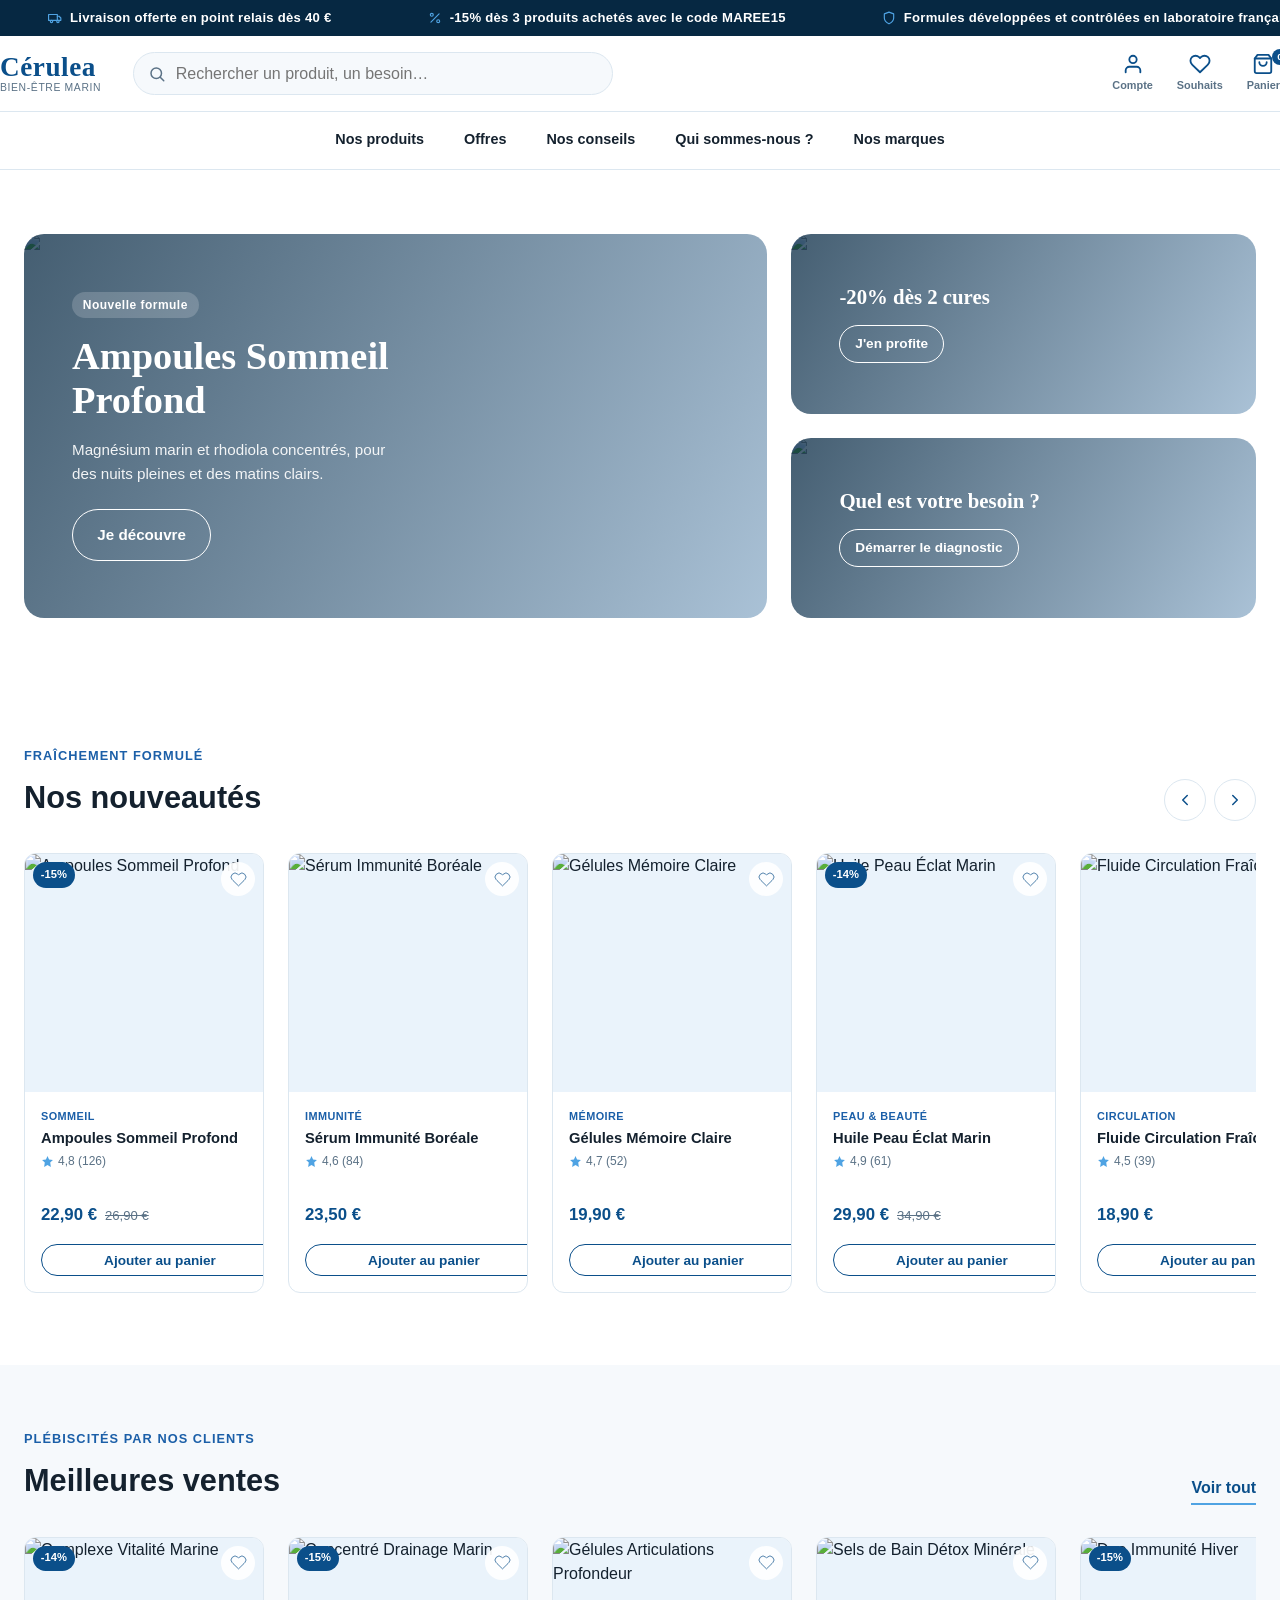
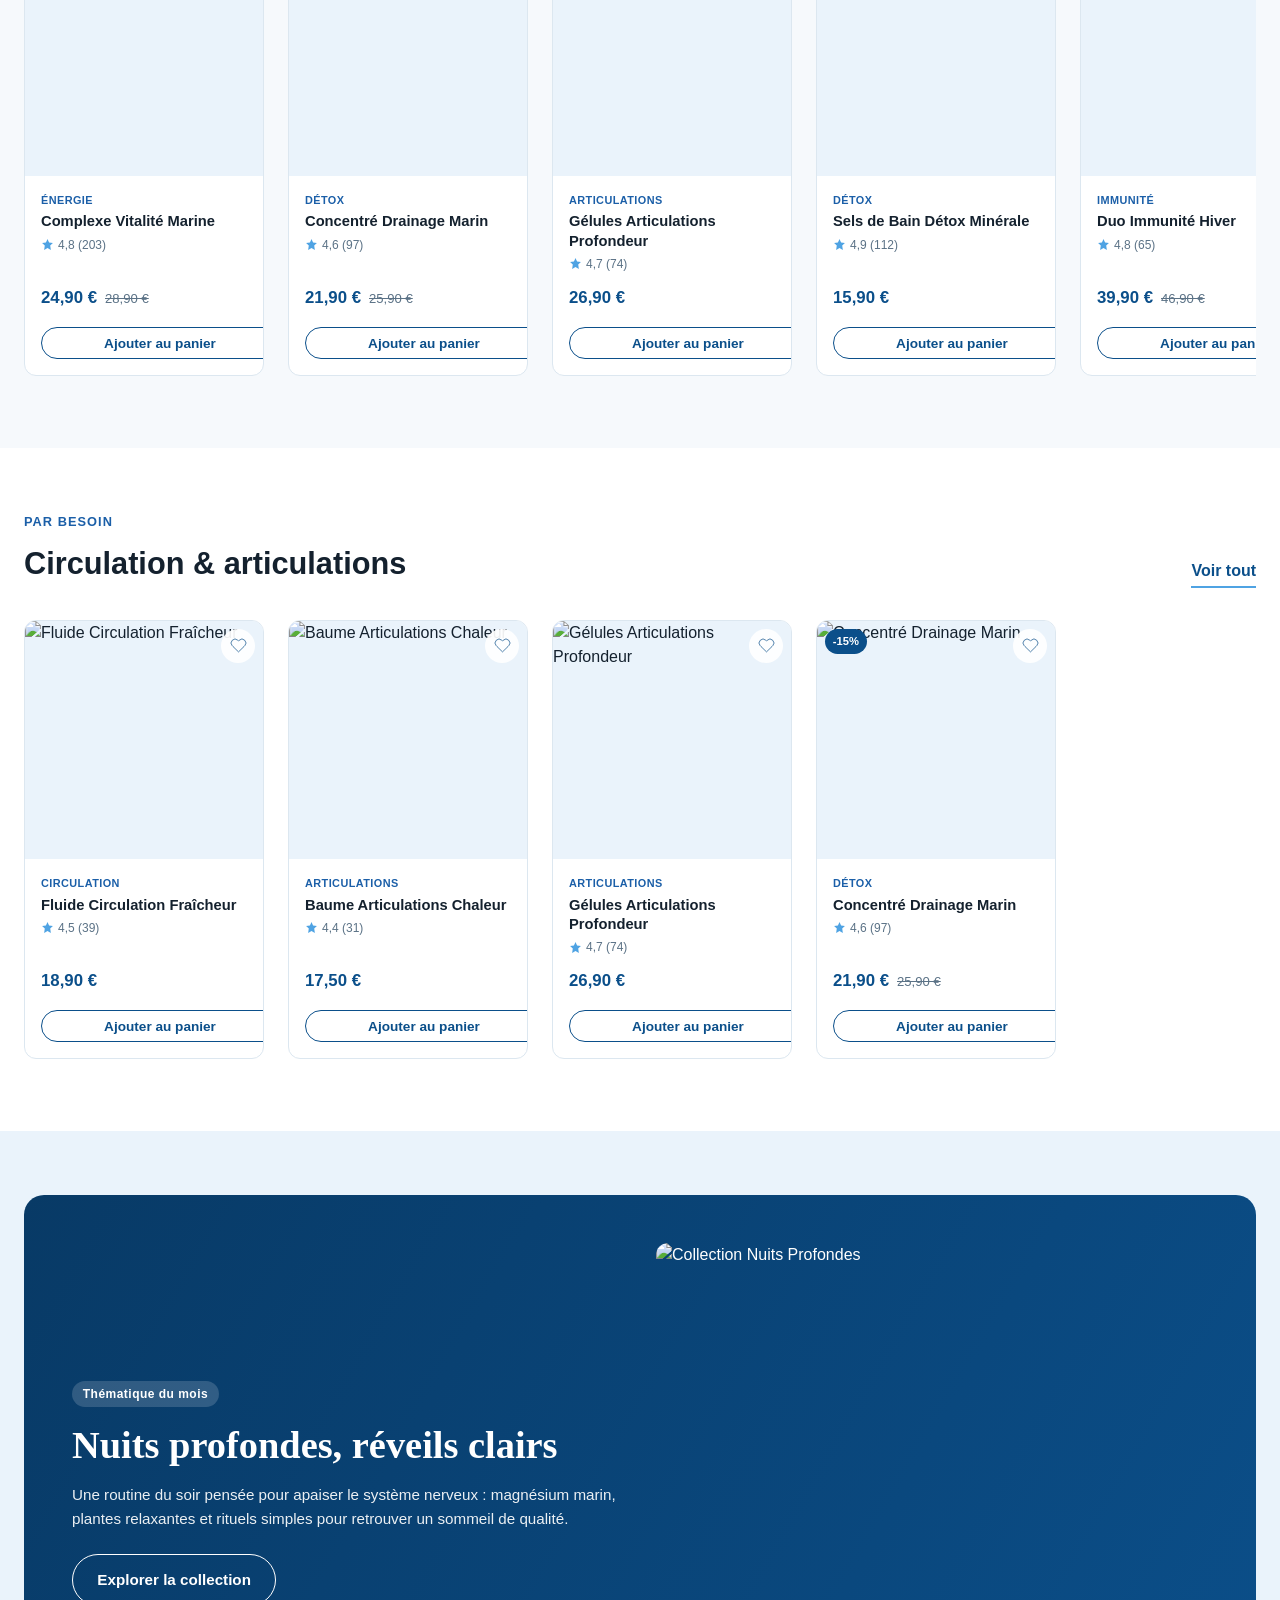
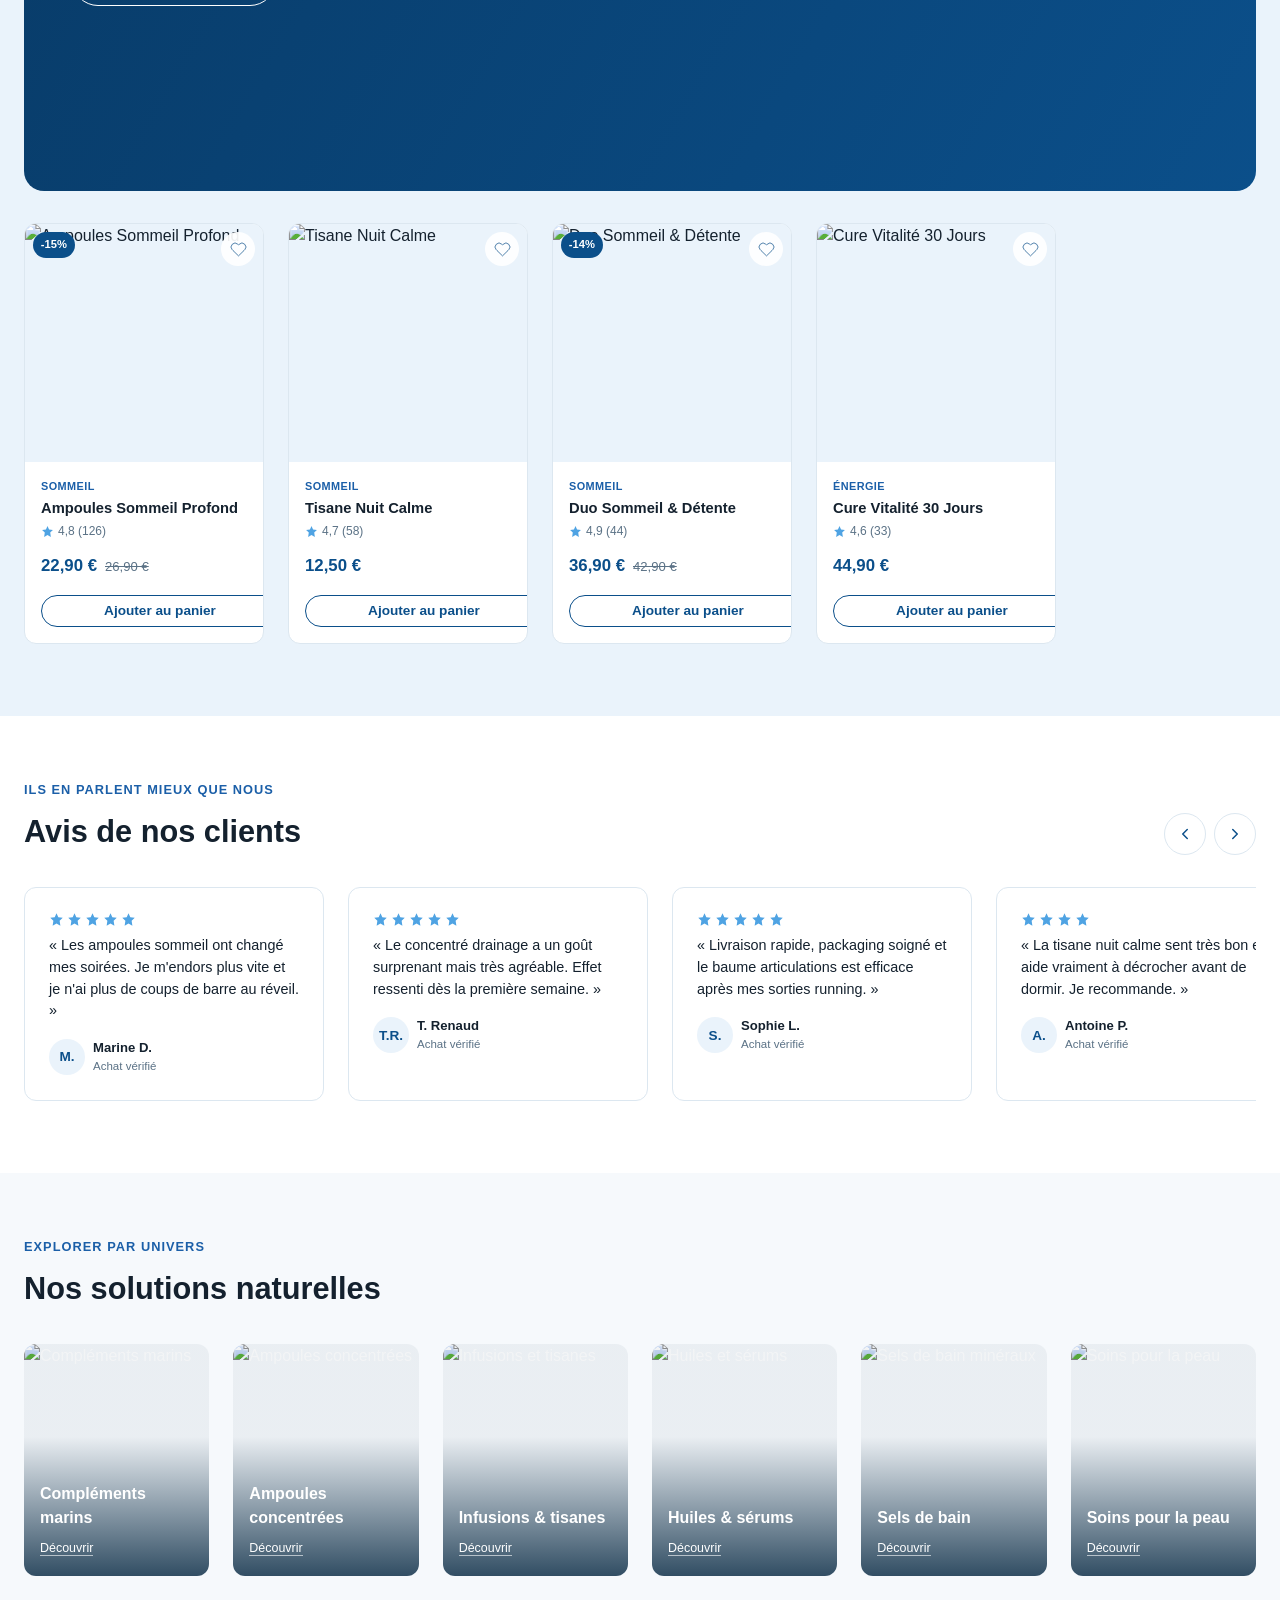
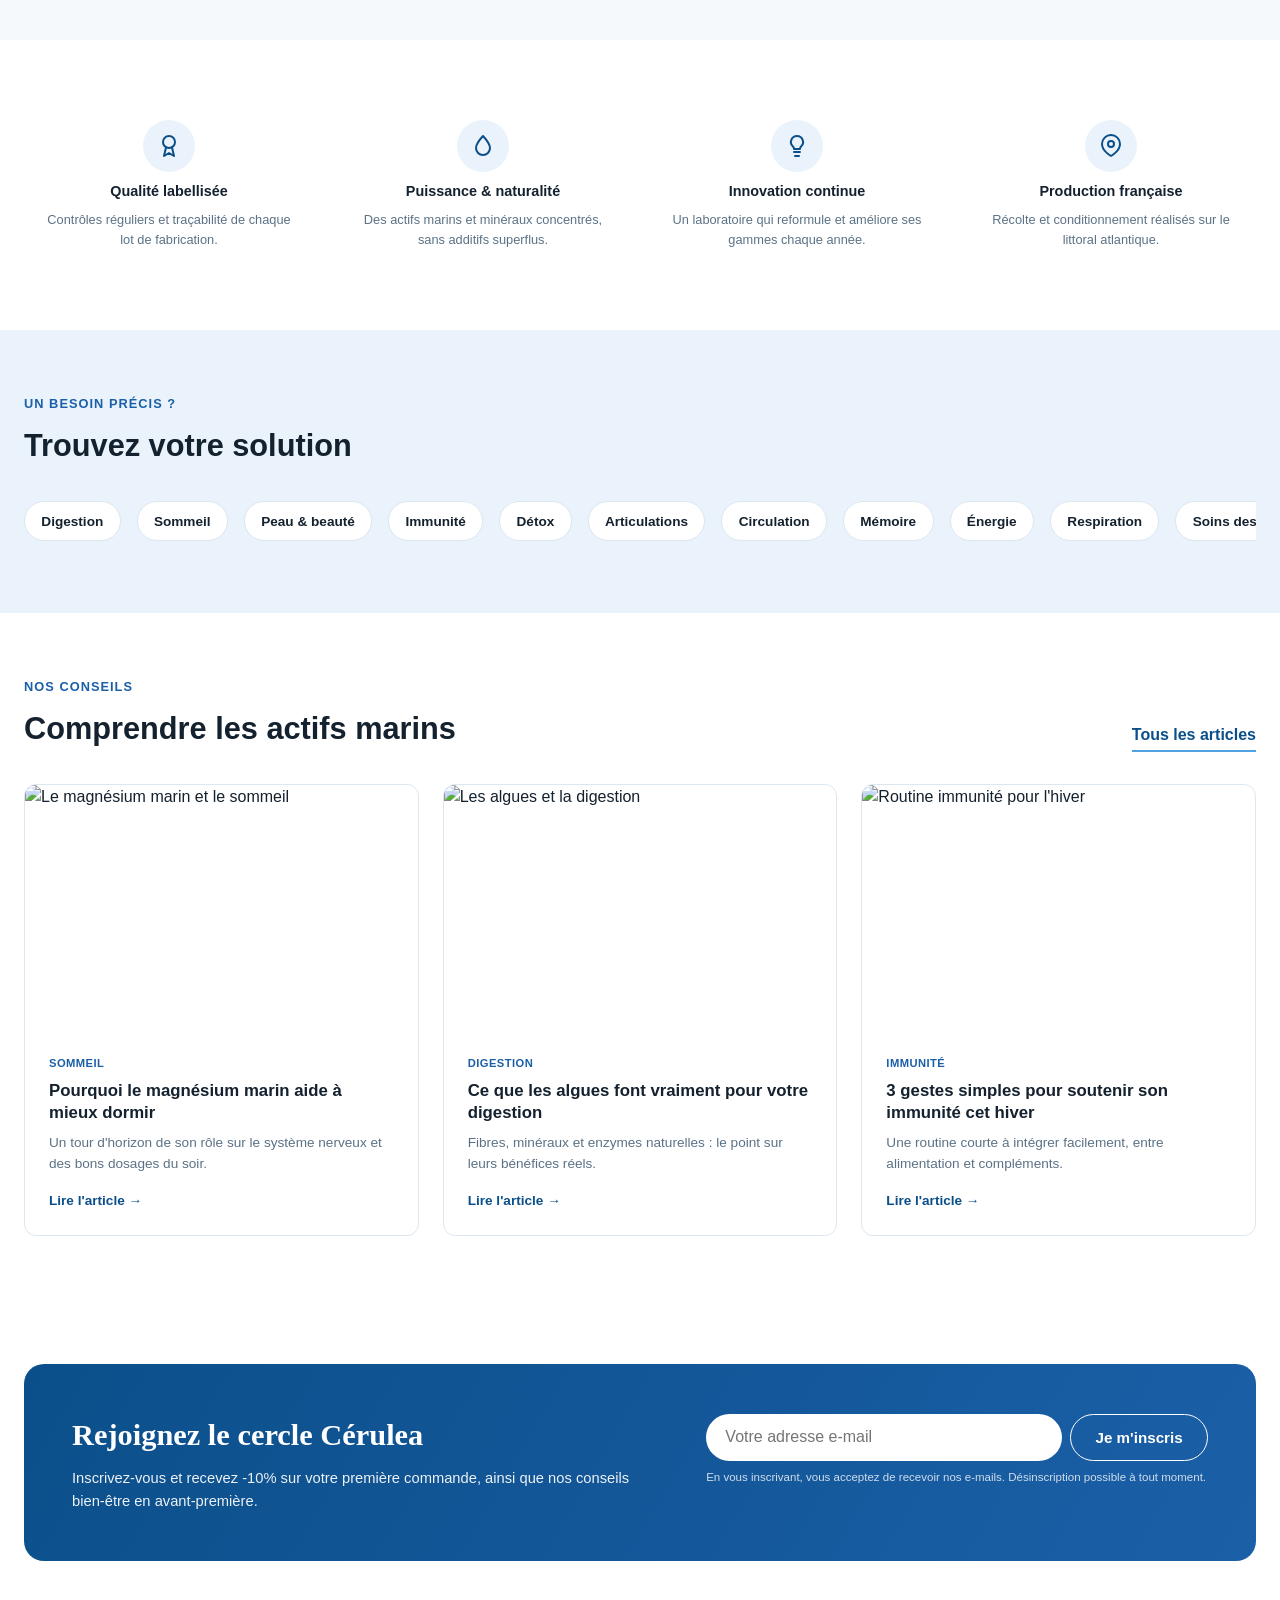
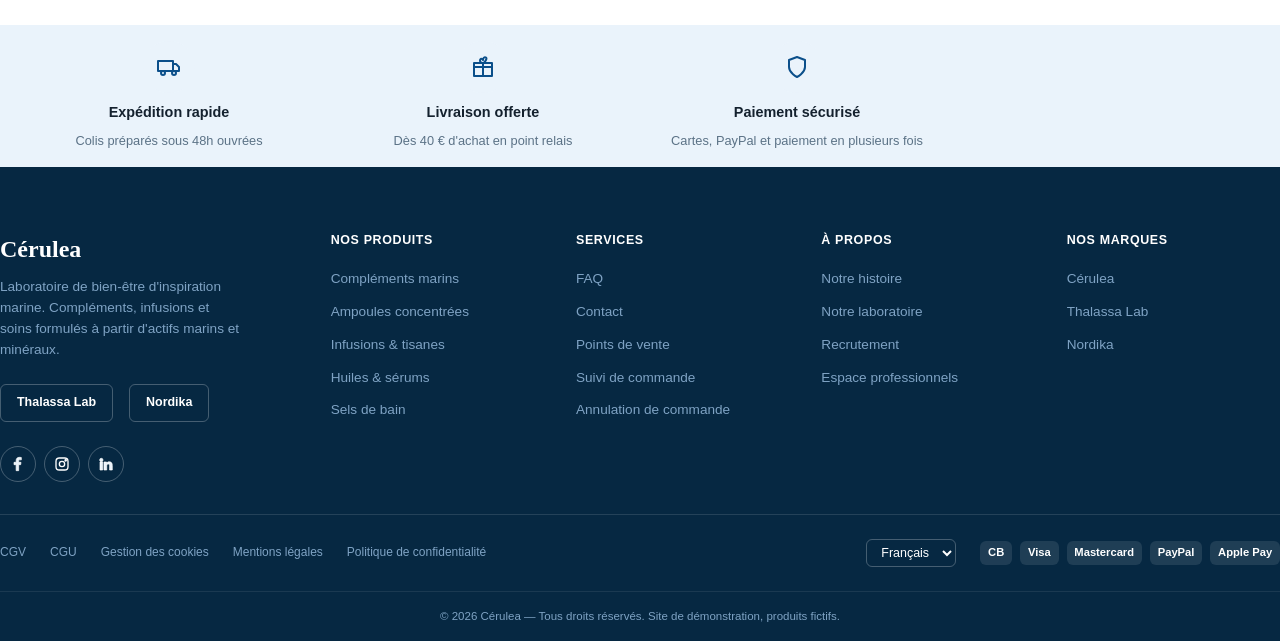
==== index.html @ 28224908 "Version initiale du site Cérulea Site vitrine statique HTML/CSS/JS reprenant la structure fonctionne" ====
<!DOCTYPE html>
<html lang="fr">
<head>
<meta charset="UTF-8">
<meta name="viewport" content="width=device-width, initial-scale=1.0">
<title>CÉRULEA — Le bien-être en profondeur</title>
<meta name="description" content="CÉRULEA, laboratoire de bien-être d'inspiration marine : compléments, infusions et soins formulés à partir d'actifs marins et minéraux.">
<link rel="icon" href="data:,">
<link rel="stylesheet" href="css/variables.css">
<link rel="stylesheet" href="css/base.css">
<link rel="stylesheet" href="css/layout.css">
<link rel="stylesheet" href="css/components.css">
<link rel="stylesheet" href="css/responsive.css">
</head>
<body>
<a class="skip-link" href="#contenu">Aller au contenu</a>

<!-- 1. Bandeau d'annonce défilant -->
<div class="announcement-bar" aria-label="Annonces promotionnelles">
  <div class="announcement-track">
    <span class="announcement-item">
      <svg viewBox="0 0 24 24" fill="none" stroke="currentColor" stroke-width="2" stroke-linecap="round" stroke-linejoin="round"><rect x="1" y="6" width="15" height="10"/><path d="M16 9h3l3 3v4h-6"/><circle cx="6" cy="18" r="2"/><circle cx="17" cy="18" r="2"/></svg>
      Livraison offerte en point relais dès 40 €
    </span>
    <span class="announcement-item">
      <svg viewBox="0 0 24 24" fill="none" stroke="currentColor" stroke-width="2" stroke-linecap="round" stroke-linejoin="round"><line x1="19" y1="5" x2="5" y2="19"/><circle cx="6.5" cy="6.5" r="2.5"/><circle cx="17.5" cy="17.5" r="2.5"/></svg>
      -15% dès 3 produits achetés avec le code MAREE15
    </span>
    <span class="announcement-item">
      <svg viewBox="0 0 24 24" fill="none" stroke="currentColor" stroke-width="2" stroke-linecap="round" stroke-linejoin="round"><path d="M12 22s8-4 8-10V5l-8-3-8 3v7c0 6 8 10 8 10Z"/></svg>
      Formules développées et contrôlées en laboratoire français
    </span>
    <!-- Répétition pour un défilement continu -->
    <span class="announcement-item" aria-hidden="true">
      <svg viewBox="0 0 24 24" fill="none" stroke="currentColor" stroke-width="2" stroke-linecap="round" stroke-linejoin="round"><rect x="1" y="6" width="15" height="10"/><path d="M16 9h3l3 3v4h-6"/><circle cx="6" cy="18" r="2"/><circle cx="17" cy="18" r="2"/></svg>
      Livraison offerte en point relais dès 40 €
    </span>
    <span class="announcement-item" aria-hidden="true">
      <svg viewBox="0 0 24 24" fill="none" stroke="currentColor" stroke-width="2" stroke-linecap="round" stroke-linejoin="round"><line x1="19" y1="5" x2="5" y2="19"/><circle cx="6.5" cy="6.5" r="2.5"/><circle cx="17.5" cy="17.5" r="2.5"/></svg>
      -15% dès 3 produits achetés avec le code MAREE15
    </span>
    <span class="announcement-item" aria-hidden="true">
      <svg viewBox="0 0 24 24" fill="none" stroke="currentColor" stroke-width="2" stroke-linecap="round" stroke-linejoin="round"><path d="M12 22s8-4 8-10V5l-8-3-8 3v7c0 6 8 10 8 10Z"/></svg>
      Formules développées et contrôlées en laboratoire français
    </span>
  </div>
</div>

<!-- 2. Header -->
<header class="site-header">
  <div class="container header-inner">
    <button class="header-burger" aria-label="Ouvrir le menu" aria-expanded="false">
      <span></span><span></span><span></span>
    </button>

    <a href="index.html" class="logo">
      <span class="logo-mark">Cérulea</span>
      <span class="logo-baseline">Bien-être marin</span>
    </a>

    <div class="header-search">
      <svg viewBox="0 0 24 24" fill="none" stroke="currentColor" stroke-width="2" stroke-linecap="round" stroke-linejoin="round"><circle cx="11" cy="11" r="7"/><line x1="21" y1="21" x2="16.65" y2="16.65"/></svg>
      <input type="search" placeholder="Rechercher un produit, un besoin…" aria-label="Rechercher">
    </div>

    <nav class="header-actions" aria-label="Compte et panier">
      <a href="pages/contact.html" class="header-action">
        <svg viewBox="0 0 24 24" fill="none" stroke="currentColor" stroke-width="2" stroke-linecap="round" stroke-linejoin="round"><path d="M20 21v-2a4 4 0 0 0-4-4H8a4 4 0 0 0-4 4v2"/><circle cx="12" cy="7" r="4"/></svg>
        Compte
      </a>
      <a href="#" class="header-action">
        <svg viewBox="0 0 24 24" fill="none" stroke="currentColor" stroke-width="2" stroke-linecap="round" stroke-linejoin="round"><path d="M20.8 4.6a5.5 5.5 0 0 0-7.8 0L12 5.6l-1-1a5.5 5.5 0 0 0-7.8 7.8l1 1L12 21l7.8-7.6 1-1a5.5 5.5 0 0 0 0-7.8z"/></svg>
        Souhaits
        <span class="header-action-badge" data-wishlist-count>0</span>
      </a>
      <a href="#" class="header-action">
        <svg viewBox="0 0 24 24" fill="none" stroke="currentColor" stroke-width="2" stroke-linecap="round" stroke-linejoin="round"><path d="M6 2 3 6v14a2 2 0 0 0 2 2h14a2 2 0 0 0 2-2V6l-3-4Z"/><path d="M3 6h18"/><path d="M16 10a4 4 0 0 1-8 0"/></svg>
        Panier
        <span class="header-action-badge">0</span>
      </a>
    </nav>
  </div>

  <!-- 3. Navigation principale + Mega-menu -->
  <nav class="main-nav" aria-label="Navigation principale">
    <div class="container">
      <ul class="main-nav-list">
        <li class="main-nav-item">
          <a href="#" class="main-nav-link" aria-expanded="false">Nos produits</a>
          <div class="mega-menu">
            <div>
              <p class="mega-menu-col-title">Par type de produit</p>
              <ul class="mega-menu-links">
                <li><a href="pages/categorie.html?cat=complements">Compléments marins</a></li>
                <li><a href="pages/categorie.html?cat=ampoules">Ampoules concentrées</a></li>
                <li><a href="pages/categorie.html?cat=infusions">Infusions &amp; tisanes</a></li>
                <li><a href="pages/categorie.html?cat=huiles">Huiles &amp; sérums</a></li>
                <li><a href="pages/categorie.html?cat=sels">Sels de bain minéraux</a></li>
              </ul>
            </div>
            <div>
              <p class="mega-menu-col-title">Par besoin</p>
              <ul class="mega-menu-links">
                <li><a href="pages/categorie.html?cat=sommeil">Sommeil</a></li>
                <li><a href="pages/categorie.html?cat=energie">Énergie &amp; vitalité</a></li>
                <li><a href="pages/categorie.html?cat=digestion">Digestion</a></li>
                <li><a href="pages/categorie.html?cat=immunite">Immunité</a></li>
                <li><a href="pages/categorie.html?cat=circulation">Circulation</a></li>
                <li><a href="pages/categorie.html?cat=articulations">Articulations</a></li>
              </ul>
            </div>
            <div>
              <p class="mega-menu-col-title">Autres besoins</p>
              <ul class="mega-menu-links">
                <li><a href="pages/categorie.html?cat=peau">Peau &amp; beauté</a></li>
                <li><a href="pages/categorie.html?cat=detox">Détox</a></li>
                <li><a href="pages/categorie.html?cat=memoire">Mémoire &amp; concentration</a></li>
                <li><a href="pages/categorie.html?cat=nouveautes">Nouveautés</a></li>
                <li><a href="pages/categorie.html?cat=best-sellers">Meilleures ventes</a></li>
              </ul>
            </div>
            <a href="pages/categorie.html?cat=sommeil" class="mega-menu-highlight">
              <img src="https://placehold.co/320x240/0B4F8A/FFFFFF?text=Nuits+Profondes" alt="Sélection Nuits Profondes" loading="lazy" width="320" height="240">
              <p class="mega-menu-highlight-title">Sélection Nuits Profondes</p>
              <p class="mega-menu-highlight-text">Nos formules pour un sommeil réparateur, dès 12,50&nbsp;€.</p>
              <span class="link-more">Je découvre</span>
            </a>
          </div>
        </li>
        <li class="main-nav-item"><a href="pages/categorie.html?cat=offres" class="main-nav-link">Offres</a></li>
        <li class="main-nav-item"><a href="pages/blog.html" class="main-nav-link">Nos conseils</a></li>
        <li class="main-nav-item"><a href="pages/contact.html" class="main-nav-link">Qui sommes-nous&nbsp;?</a></li>
        <li class="main-nav-item">
          <a href="#" class="main-nav-link" aria-expanded="false">Nos marques</a>
          <div class="mega-menu">
            <div>
              <p class="mega-menu-col-title">Marques partenaires</p>
              <ul class="mega-menu-links">
                <li><a href="#">Thalassa Lab — soins minéraux</a></li>
                <li><a href="#">Nordika — infusions boréales</a></li>
              </ul>
            </div>
            <div>
              <p class="mega-menu-col-title">À propos</p>
              <ul class="mega-menu-links">
                <li><a href="pages/contact.html">Notre laboratoire</a></li>
                <li><a href="pages/contact.html">Nos engagements</a></li>
              </ul>
            </div>
            <div></div>
            <a href="#" class="mega-menu-highlight">
              <img src="https://placehold.co/320x240/1B5FA8/FFFFFF?text=Thalassa+Lab" alt="Marque partenaire Thalassa Lab" loading="lazy" width="320" height="240">
              <p class="mega-menu-highlight-title">Thalassa Lab</p>
              <p class="mega-menu-highlight-text">Soins minéraux formulés à partir d'eau de mer profonde.</p>
              <span class="link-more">Découvrir la marque</span>
            </a>
          </div>
        </li>
      </ul>
    </div>
  </nav>
</header>

<main id="contenu">

  <!-- 4. Hero banner -->
  <section class="section">
    <div class="container hero-grid">
      <div class="hero-banner">
        <picture>
          <source media="(max-width: 760px)" srcset="https://placehold.co/800x1000/083A66/FFFFFF?text=Cerulea">
          <img src="https://placehold.co/1200x700/083A66/FFFFFF?text=Cerulea" alt="Gamme Cérulea, bien-être d'inspiration marine" loading="eager" width="1200" height="700">
        </picture>
        <div class="hero-content">
          <span class="hero-eyebrow">Nouvelle formule</span>
          <h1 class="hero-title">Ampoules Sommeil Profond</h1>
          <p class="hero-text">Magnésium marin et rhodiola concentrés, pour des nuits pleines et des matins clairs.</p>
          <a href="pages/produit.html?id=ampoules-sommeil-profond" class="btn btn--outline">Je découvre</a>
        </div>
      </div>
      <div class="hero-secondary-stack">
        <div class="hero-banner hero-banner--secondary">
          <img src="https://placehold.co/700x360/0B4F8A/FFFFFF?text=Prix+d%C3%A9gressifs" alt="Offre prix dégressifs sur les cures" loading="lazy" width="700" height="360">
          <div class="hero-content">
            <h2 class="hero-title" style="font-size:1.3rem;">-20% dès 2 cures</h2>
            <a href="pages/categorie.html?cat=offres" class="btn btn--outline btn--sm">J'en profite</a>
          </div>
        </div>
        <div class="hero-banner hero-banner--secondary">
          <img src="https://placehold.co/700x360/1B5FA8/FFFFFF?text=Diagnostic+bien-%C3%AAtre" alt="Diagnostic bien-être personnalisé" loading="lazy" width="700" height="360">
          <div class="hero-content">
            <h2 class="hero-title" style="font-size:1.3rem;">Quel est votre besoin&nbsp;?</h2>
            <a href="pages/contact.html" class="btn btn--outline btn--sm">Démarrer le diagnostic</a>
          </div>
        </div>
      </div>
    </div>
  </section>

  <!-- 5. Carrousel Nouveautés -->
  <section class="section">
    <div class="container">
      <div class="section-head">
        <div>
          <span class="section-eyebrow">Fraîchement formulé</span>
          <h2 class="section-title">Nos nouveautés</h2>
        </div>
        <div class="carousel-nav">
          <button class="carousel-nav-btn" data-carousel-prev aria-label="Précédent"><svg viewBox="0 0 24 24" fill="none" stroke="currentColor" stroke-width="2" stroke-linecap="round" stroke-linejoin="round"><polyline points="15 18 9 12 15 6"/></svg></button>
          <button class="carousel-nav-btn" data-carousel-next aria-label="Suivant"><svg viewBox="0 0 24 24" fill="none" stroke="currentColor" stroke-width="2" stroke-linecap="round" stroke-linejoin="round"><polyline points="9 18 15 12 9 6"/></svg></button>
        </div>
      </div>
      <div class="carousel">
        <div class="carousel-track">

          <article class="product-card">
            <div class="product-card-media">
              <span class="product-badge">-15%</span>
              <button class="wishlist-btn" data-product-id="ampoules-sommeil-profond" aria-label="Ajouter à la liste de souhaits" aria-pressed="false"><svg viewBox="0 0 24 24"><path d="M20.8 4.6a5.5 5.5 0 0 0-7.8 0L12 5.6l-1-1a5.5 5.5 0 0 0-7.8 7.8l1 1L12 21l7.8-7.6 1-1a5.5 5.5 0 0 0 0-7.8z"/></svg></button>
              <a href="pages/produit.html?id=ampoules-sommeil-profond"><img src="https://placehold.co/400x400/EAF3FB/0B4F8A?text=Sommeil+Profond" alt="Ampoules Sommeil Profond" loading="lazy" width="400" height="400"></a>
            </div>
            <div class="product-card-body">
              <span class="product-card-category">Sommeil</span>
              <h3 class="product-card-title"><a href="pages/produit.html?id=ampoules-sommeil-profond">Ampoules Sommeil Profond</a></h3>
              <div class="product-card-rating"><svg viewBox="0 0 24 24"><path d="M12 2l2.9 6.5L22 9.3l-5 4.6L18.2 22 12 18.3 5.8 22 7 13.9l-5-4.6 7.1-.8Z"/></svg> 4,8 (126)</div>
              <div class="product-card-prices"><span class="price-current">22,90&nbsp;€</span><span class="price-old">26,90&nbsp;€</span></div>
            </div>
            <button class="btn btn--outline-blue btn--sm btn--block product-card-add">Ajouter au panier</button>
          </article>

          <article class="product-card">
            <div class="product-card-media">
              <button class="wishlist-btn" data-product-id="serum-immunite-boreale" aria-label="Ajouter à la liste de souhaits" aria-pressed="false"><svg viewBox="0 0 24 24"><path d="M20.8 4.6a5.5 5.5 0 0 0-7.8 0L12 5.6l-1-1a5.5 5.5 0 0 0-7.8 7.8l1 1L12 21l7.8-7.6 1-1a5.5 5.5 0 0 0 0-7.8z"/></svg></button>
              <a href="pages/produit.html?id=serum-immunite-boreale"><img src="https://placehold.co/400x400/EAF3FB/0B4F8A?text=Immunit%C3%A9+Bor%C3%A9ale" alt="Sérum Immunité Boréale" loading="lazy" width="400" height="400"></a>
            </div>
            <div class="product-card-body">
              <span class="product-card-category">Immunité</span>
              <h3 class="product-card-title"><a href="pages/produit.html?id=serum-immunite-boreale">Sérum Immunité Boréale</a></h3>
              <div class="product-card-rating"><svg viewBox="0 0 24 24"><path d="M12 2l2.9 6.5L22 9.3l-5 4.6L18.2 22 12 18.3 5.8 22 7 13.9l-5-4.6 7.1-.8Z"/></svg> 4,6 (84)</div>
              <div class="product-card-prices"><span class="price-current">23,50&nbsp;€</span></div>
            </div>
            <button class="btn btn--outline-blue btn--sm btn--block product-card-add">Ajouter au panier</button>
          </article>

          <article class="product-card">
            <div class="product-card-media">
              <button class="wishlist-btn" data-product-id="gelules-memoire-claire" aria-label="Ajouter à la liste de souhaits" aria-pressed="false"><svg viewBox="0 0 24 24"><path d="M20.8 4.6a5.5 5.5 0 0 0-7.8 0L12 5.6l-1-1a5.5 5.5 0 0 0-7.8 7.8l1 1L12 21l7.8-7.6 1-1a5.5 5.5 0 0 0 0-7.8z"/></svg></button>
              <a href="pages/produit.html?id=gelules-memoire-claire"><img src="https://placehold.co/400x400/EAF3FB/0B4F8A?text=M%C3%A9moire+Claire" alt="Gélules Mémoire Claire" loading="lazy" width="400" height="400"></a>
            </div>
            <div class="product-card-body">
              <span class="product-card-category">Mémoire</span>
              <h3 class="product-card-title"><a href="pages/produit.html?id=gelules-memoire-claire">Gélules Mémoire Claire</a></h3>
              <div class="product-card-rating"><svg viewBox="0 0 24 24"><path d="M12 2l2.9 6.5L22 9.3l-5 4.6L18.2 22 12 18.3 5.8 22 7 13.9l-5-4.6 7.1-.8Z"/></svg> 4,7 (52)</div>
              <div class="product-card-prices"><span class="price-current">19,90&nbsp;€</span></div>
            </div>
            <button class="btn btn--outline-blue btn--sm btn--block product-card-add">Ajouter au panier</button>
          </article>

          <article class="product-card">
            <div class="product-card-media">
              <span class="product-badge">-14%</span>
              <button class="wishlist-btn" data-product-id="huile-peau-eclat-marin" aria-label="Ajouter à la liste de souhaits" aria-pressed="false"><svg viewBox="0 0 24 24"><path d="M20.8 4.6a5.5 5.5 0 0 0-7.8 0L12 5.6l-1-1a5.5 5.5 0 0 0-7.8 7.8l1 1L12 21l7.8-7.6 1-1a5.5 5.5 0 0 0 0-7.8z"/></svg></button>
              <a href="pages/produit.html?id=huile-peau-eclat-marin"><img src="https://placehold.co/400x400/EAF3FB/0B4F8A?text=%C3%89clat+Marin" alt="Huile Peau Éclat Marin" loading="lazy" width="400" height="400"></a>
            </div>
            <div class="product-card-body">
              <span class="product-card-category">Peau &amp; beauté</span>
              <h3 class="product-card-title"><a href="pages/produit.html?id=huile-peau-eclat-marin">Huile Peau Éclat Marin</a></h3>
              <div class="product-card-rating"><svg viewBox="0 0 24 24"><path d="M12 2l2.9 6.5L22 9.3l-5 4.6L18.2 22 12 18.3 5.8 22 7 13.9l-5-4.6 7.1-.8Z"/></svg> 4,9 (61)</div>
              <div class="product-card-prices"><span class="price-current">29,90&nbsp;€</span><span class="price-old">34,90&nbsp;€</span></div>
            </div>
            <button class="btn btn--outline-blue btn--sm btn--block product-card-add">Ajouter au panier</button>
          </article>

          <article class="product-card">
            <div class="product-card-media">
              <button class="wishlist-btn" data-product-id="fluide-circulation-fraicheur" aria-label="Ajouter à la liste de souhaits" aria-pressed="false"><svg viewBox="0 0 24 24"><path d="M20.8 4.6a5.5 5.5 0 0 0-7.8 0L12 5.6l-1-1a5.5 5.5 0 0 0-7.8 7.8l1 1L12 21l7.8-7.6 1-1a5.5 5.5 0 0 0 0-7.8z"/></svg></button>
              <a href="pages/produit.html?id=fluide-circulation-fraicheur"><img src="https://placehold.co/400x400/EAF3FB/0B4F8A?text=Circulation+Fra%C3%AEcheur" alt="Fluide Circulation Fraîcheur" loading="lazy" width="400" height="400"></a>
            </div>
            <div class="product-card-body">
              <span class="product-card-category">Circulation</span>
              <h3 class="product-card-title"><a href="pages/produit.html?id=fluide-circulation-fraicheur">Fluide Circulation Fraîcheur</a></h3>
              <div class="product-card-rating"><svg viewBox="0 0 24 24"><path d="M12 2l2.9 6.5L22 9.3l-5 4.6L18.2 22 12 18.3 5.8 22 7 13.9l-5-4.6 7.1-.8Z"/></svg> 4,5 (39)</div>
              <div class="product-card-prices"><span class="price-current">18,90&nbsp;€</span></div>
            </div>
            <button class="btn btn--outline-blue btn--sm btn--block product-card-add">Ajouter au panier</button>
          </article>

          <article class="product-card">
            <div class="product-card-media">
              <button class="wishlist-btn" data-product-id="complexe-peau-hydratation" aria-label="Ajouter à la liste de souhaits" aria-pressed="false"><svg viewBox="0 0 24 24"><path d="M20.8 4.6a5.5 5.5 0 0 0-7.8 0L12 5.6l-1-1a5.5 5.5 0 0 0-7.8 7.8l1 1L12 21l7.8-7.6 1-1a5.5 5.5 0 0 0 0-7.8z"/></svg></button>
              <a href="pages/produit.html?id=complexe-peau-hydratation"><img src="https://placehold.co/400x400/EAF3FB/0B4F8A?text=Hydratation+Profonde" alt="Complexe Peau Hydratation Profonde" loading="lazy" width="400" height="400"></a>
            </div>
            <div class="product-card-body">
              <span class="product-card-category">Peau &amp; beauté</span>
              <h3 class="product-card-title"><a href="pages/produit.html?id=complexe-peau-hydratation">Complexe Hydratation Profonde</a></h3>
              <div class="product-card-rating"><svg viewBox="0 0 24 24"><path d="M12 2l2.9 6.5L22 9.3l-5 4.6L18.2 22 12 18.3 5.8 22 7 13.9l-5-4.6 7.1-.8Z"/></svg> 4,7 (28)</div>
              <div class="product-card-prices"><span class="price-current">27,90&nbsp;€</span></div>
            </div>
            <button class="btn btn--outline-blue btn--sm btn--block product-card-add">Ajouter au panier</button>
          </article>

        </div>
      </div>
    </div>
  </section>

  <!-- 5bis. Carrousel Best-sellers -->
  <section class="section section--alt">
    <div class="container">
      <div class="section-head">
        <div>
          <span class="section-eyebrow">Plébiscités par nos clients</span>
          <h2 class="section-title">Meilleures ventes</h2>
        </div>
        <a href="pages/categorie.html?cat=best-sellers" class="link-more">Voir tout</a>
      </div>
      <div class="carousel">
        <div class="carousel-track">

          <article class="product-card">
            <div class="product-card-media">
              <span class="product-badge">-14%</span>
              <button class="wishlist-btn" data-product-id="complexe-vitalite-marine" aria-label="Ajouter à la liste de souhaits" aria-pressed="false"><svg viewBox="0 0 24 24"><path d="M20.8 4.6a5.5 5.5 0 0 0-7.8 0L12 5.6l-1-1a5.5 5.5 0 0 0-7.8 7.8l1 1L12 21l7.8-7.6 1-1a5.5 5.5 0 0 0 0-7.8z"/></svg></button>
              <a href="pages/produit.html?id=complexe-vitalite-marine"><img src="https://placehold.co/400x400/EAF3FB/0B4F8A?text=Vitalit%C3%A9+Marine" alt="Complexe Vitalité Marine" loading="lazy" width="400" height="400"></a>
            </div>
            <div class="product-card-body">
              <span class="product-card-category">Énergie</span>
              <h3 class="product-card-title"><a href="pages/produit.html?id=complexe-vitalite-marine">Complexe Vitalité Marine</a></h3>
              <div class="product-card-rating"><svg viewBox="0 0 24 24"><path d="M12 2l2.9 6.5L22 9.3l-5 4.6L18.2 22 12 18.3 5.8 22 7 13.9l-5-4.6 7.1-.8Z"/></svg> 4,8 (203)</div>
              <div class="product-card-prices"><span class="price-current">24,90&nbsp;€</span><span class="price-old">28,90&nbsp;€</span></div>
            </div>
            <button class="btn btn--outline-blue btn--sm btn--block product-card-add">Ajouter au panier</button>
          </article>

          <article class="product-card">
            <div class="product-card-media">
              <span class="product-badge">-15%</span>
              <button class="wishlist-btn" data-product-id="concentre-drainage-marin" aria-label="Ajouter à la liste de souhaits" aria-pressed="false"><svg viewBox="0 0 24 24"><path d="M20.8 4.6a5.5 5.5 0 0 0-7.8 0L12 5.6l-1-1a5.5 5.5 0 0 0-7.8 7.8l1 1L12 21l7.8-7.6 1-1a5.5 5.5 0 0 0 0-7.8z"/></svg></button>
              <a href="pages/produit.html?id=concentre-drainage-marin"><img src="https://placehold.co/400x400/EAF3FB/0B4F8A?text=Drainage+Marin" alt="Concentré Drainage Marin" loading="lazy" width="400" height="400"></a>
            </div>
            <div class="product-card-body">
              <span class="product-card-category">Détox</span>
              <h3 class="product-card-title"><a href="pages/produit.html?id=concentre-drainage-marin">Concentré Drainage Marin</a></h3>
              <div class="product-card-rating"><svg viewBox="0 0 24 24"><path d="M12 2l2.9 6.5L22 9.3l-5 4.6L18.2 22 12 18.3 5.8 22 7 13.9l-5-4.6 7.1-.8Z"/></svg> 4,6 (97)</div>
              <div class="product-card-prices"><span class="price-current">21,90&nbsp;€</span><span class="price-old">25,90&nbsp;€</span></div>
            </div>
            <button class="btn btn--outline-blue btn--sm btn--block product-card-add">Ajouter au panier</button>
          </article>

          <article class="product-card">
            <div class="product-card-media">
              <button class="wishlist-btn" data-product-id="gelules-articulations-profondeur" aria-label="Ajouter à la liste de souhaits" aria-pressed="false"><svg viewBox="0 0 24 24"><path d="M20.8 4.6a5.5 5.5 0 0 0-7.8 0L12 5.6l-1-1a5.5 5.5 0 0 0-7.8 7.8l1 1L12 21l7.8-7.6 1-1a5.5 5.5 0 0 0 0-7.8z"/></svg></button>
              <a href="pages/produit.html?id=gelules-articulations-profondeur"><img src="https://placehold.co/400x400/EAF3FB/0B4F8A?text=Articulations" alt="Gélules Articulations Profondeur" loading="lazy" width="400" height="400"></a>
            </div>
            <div class="product-card-body">
              <span class="product-card-category">Articulations</span>
              <h3 class="product-card-title"><a href="pages/produit.html?id=gelules-articulations-profondeur">Gélules Articulations Profondeur</a></h3>
              <div class="product-card-rating"><svg viewBox="0 0 24 24"><path d="M12 2l2.9 6.5L22 9.3l-5 4.6L18.2 22 12 18.3 5.8 22 7 13.9l-5-4.6 7.1-.8Z"/></svg> 4,7 (74)</div>
              <div class="product-card-prices"><span class="price-current">26,90&nbsp;€</span></div>
            </div>
            <button class="btn btn--outline-blue btn--sm btn--block product-card-add">Ajouter au panier</button>
          </article>

          <article class="product-card">
            <div class="product-card-media">
              <button class="wishlist-btn" data-product-id="sels-bain-detox-minerale" aria-label="Ajouter à la liste de souhaits" aria-pressed="false"><svg viewBox="0 0 24 24"><path d="M20.8 4.6a5.5 5.5 0 0 0-7.8 0L12 5.6l-1-1a5.5 5.5 0 0 0-7.8 7.8l1 1L12 21l7.8-7.6 1-1a5.5 5.5 0 0 0 0-7.8z"/></svg></button>
              <a href="pages/produit.html?id=sels-bain-detox-minerale"><img src="https://placehold.co/400x400/EAF3FB/0B4F8A?text=D%C3%A9tox+Min%C3%A9rale" alt="Sels de Bain Détox Minérale" loading="lazy" width="400" height="400"></a>
            </div>
            <div class="product-card-body">
              <span class="product-card-category">Détox</span>
              <h3 class="product-card-title"><a href="pages/produit.html?id=sels-bain-detox-minerale">Sels de Bain Détox Minérale</a></h3>
              <div class="product-card-rating"><svg viewBox="0 0 24 24"><path d="M12 2l2.9 6.5L22 9.3l-5 4.6L18.2 22 12 18.3 5.8 22 7 13.9l-5-4.6 7.1-.8Z"/></svg> 4,9 (112)</div>
              <div class="product-card-prices"><span class="price-current">15,90&nbsp;€</span></div>
            </div>
            <button class="btn btn--outline-blue btn--sm btn--block product-card-add">Ajouter au panier</button>
          </article>

          <article class="product-card">
            <div class="product-card-media">
              <span class="product-badge">-15%</span>
              <button class="wishlist-btn" data-product-id="duo-immunite-hiver" aria-label="Ajouter à la liste de souhaits" aria-pressed="false"><svg viewBox="0 0 24 24"><path d="M20.8 4.6a5.5 5.5 0 0 0-7.8 0L12 5.6l-1-1a5.5 5.5 0 0 0-7.8 7.8l1 1L12 21l7.8-7.6 1-1a5.5 5.5 0 0 0 0-7.8z"/></svg></button>
              <a href="pages/produit.html?id=duo-immunite-hiver"><img src="https://placehold.co/400x400/EAF3FB/0B4F8A?text=Duo+Immunit%C3%A9" alt="Duo Immunité Hiver" loading="lazy" width="400" height="400"></a>
            </div>
            <div class="product-card-body">
              <span class="product-card-category">Immunité</span>
              <h3 class="product-card-title"><a href="pages/produit.html?id=duo-immunite-hiver">Duo Immunité Hiver</a></h3>
              <div class="product-card-rating"><svg viewBox="0 0 24 24"><path d="M12 2l2.9 6.5L22 9.3l-5 4.6L18.2 22 12 18.3 5.8 22 7 13.9l-5-4.6 7.1-.8Z"/></svg> 4,8 (65)</div>
              <div class="product-card-prices"><span class="price-current">39,90&nbsp;€</span><span class="price-old">46,90&nbsp;€</span></div>
            </div>
            <button class="btn btn--outline-blue btn--sm btn--block product-card-add">Ajouter au panier</button>
          </article>

          <article class="product-card">
            <div class="product-card-media">
              <button class="wishlist-btn" data-product-id="infusion-digestion-douce" aria-label="Ajouter à la liste de souhaits" aria-pressed="false"><svg viewBox="0 0 24 24"><path d="M20.8 4.6a5.5 5.5 0 0 0-7.8 0L12 5.6l-1-1a5.5 5.5 0 0 0-7.8 7.8l1 1L12 21l7.8-7.6 1-1a5.5 5.5 0 0 0 0-7.8z"/></svg></button>
              <a href="pages/produit.html?id=infusion-digestion-douce"><img src="https://placehold.co/400x400/EAF3FB/0B4F8A?text=Digestion+Douce" alt="Infusion Digestion Douce" loading="lazy" width="400" height="400"></a>
            </div>
            <div class="product-card-body">
              <span class="product-card-category">Digestion</span>
              <h3 class="product-card-title"><a href="pages/produit.html?id=infusion-digestion-douce">Infusion Digestion Douce</a></h3>
              <div class="product-card-rating"><svg viewBox="0 0 24 24"><path d="M12 2l2.9 6.5L22 9.3l-5 4.6L18.2 22 12 18.3 5.8 22 7 13.9l-5-4.6 7.1-.8Z"/></svg> 4,6 (48)</div>
              <div class="product-card-prices"><span class="price-current">11,90&nbsp;€</span></div>
            </div>
            <button class="btn btn--outline-blue btn--sm btn--block product-card-add">Ajouter au panier</button>
          </article>

        </div>
      </div>
    </div>
  </section>

  <!-- 5ter. Carrousel par besoin : Circulation & Articulations -->
  <section class="section">
    <div class="container">
      <div class="section-head">
        <div>
          <span class="section-eyebrow">Par besoin</span>
          <h2 class="section-title">Circulation &amp; articulations</h2>
        </div>
        <a href="pages/categorie.html?cat=circulation" class="link-more">Voir tout</a>
      </div>
      <div class="carousel">
        <div class="carousel-track">

          <article class="product-card">
            <div class="product-card-media">
              <button class="wishlist-btn" data-product-id="fluide-circulation-fraicheur-2" aria-label="Ajouter à la liste de souhaits" aria-pressed="false"><svg viewBox="0 0 24 24"><path d="M20.8 4.6a5.5 5.5 0 0 0-7.8 0L12 5.6l-1-1a5.5 5.5 0 0 0-7.8 7.8l1 1L12 21l7.8-7.6 1-1a5.5 5.5 0 0 0 0-7.8z"/></svg></button>
              <a href="pages/produit.html?id=fluide-circulation-fraicheur"><img src="https://placehold.co/400x400/EAF3FB/0B4F8A?text=Circulation+Fra%C3%AEcheur" alt="Fluide Circulation Fraîcheur" loading="lazy" width="400" height="400"></a>
            </div>
            <div class="product-card-body">
              <span class="product-card-category">Circulation</span>
              <h3 class="product-card-title"><a href="pages/produit.html?id=fluide-circulation-fraicheur">Fluide Circulation Fraîcheur</a></h3>
              <div class="product-card-rating"><svg viewBox="0 0 24 24"><path d="M12 2l2.9 6.5L22 9.3l-5 4.6L18.2 22 12 18.3 5.8 22 7 13.9l-5-4.6 7.1-.8Z"/></svg> 4,5 (39)</div>
              <div class="product-card-prices"><span class="price-current">18,90&nbsp;€</span></div>
            </div>
            <button class="btn btn--outline-blue btn--sm btn--block product-card-add">Ajouter au panier</button>
          </article>

          <article class="product-card">
            <div class="product-card-media">
              <button class="wishlist-btn" data-product-id="baume-articulations-chaleur" aria-label="Ajouter à la liste de souhaits" aria-pressed="false"><svg viewBox="0 0 24 24"><path d="M20.8 4.6a5.5 5.5 0 0 0-7.8 0L12 5.6l-1-1a5.5 5.5 0 0 0-7.8 7.8l1 1L12 21l7.8-7.6 1-1a5.5 5.5 0 0 0 0-7.8z"/></svg></button>
              <a href="pages/produit.html?id=baume-articulations-chaleur"><img src="https://placehold.co/400x400/EAF3FB/0B4F8A?text=Chaleur+Articulaire" alt="Baume Articulations Chaleur" loading="lazy" width="400" height="400"></a>
            </div>
            <div class="product-card-body">
              <span class="product-card-category">Articulations</span>
              <h3 class="product-card-title"><a href="pages/produit.html?id=baume-articulations-chaleur">Baume Articulations Chaleur</a></h3>
              <div class="product-card-rating"><svg viewBox="0 0 24 24"><path d="M12 2l2.9 6.5L22 9.3l-5 4.6L18.2 22 12 18.3 5.8 22 7 13.9l-5-4.6 7.1-.8Z"/></svg> 4,4 (31)</div>
              <div class="product-card-prices"><span class="price-current">17,50&nbsp;€</span></div>
            </div>
            <button class="btn btn--outline-blue btn--sm btn--block product-card-add">Ajouter au panier</button>
          </article>

          <article class="product-card">
            <div class="product-card-media">
              <button class="wishlist-btn" data-product-id="gelules-articulations-profondeur-2" aria-label="Ajouter à la liste de souhaits" aria-pressed="false"><svg viewBox="0 0 24 24"><path d="M20.8 4.6a5.5 5.5 0 0 0-7.8 0L12 5.6l-1-1a5.5 5.5 0 0 0-7.8 7.8l1 1L12 21l7.8-7.6 1-1a5.5 5.5 0 0 0 0-7.8z"/></svg></button>
              <a href="pages/produit.html?id=gelules-articulations-profondeur"><img src="https://placehold.co/400x400/EAF3FB/0B4F8A?text=Articulations" alt="Gélules Articulations Profondeur" loading="lazy" width="400" height="400"></a>
            </div>
            <div class="product-card-body">
              <span class="product-card-category">Articulations</span>
              <h3 class="product-card-title"><a href="pages/produit.html?id=gelules-articulations-profondeur">Gélules Articulations Profondeur</a></h3>
              <div class="product-card-rating"><svg viewBox="0 0 24 24"><path d="M12 2l2.9 6.5L22 9.3l-5 4.6L18.2 22 12 18.3 5.8 22 7 13.9l-5-4.6 7.1-.8Z"/></svg> 4,7 (74)</div>
              <div class="product-card-prices"><span class="price-current">26,90&nbsp;€</span></div>
            </div>
            <button class="btn btn--outline-blue btn--sm btn--block product-card-add">Ajouter au panier</button>
          </article>

          <article class="product-card">
            <div class="product-card-media">
              <span class="product-badge">-15%</span>
              <button class="wishlist-btn" data-product-id="concentre-drainage-marin-2" aria-label="Ajouter à la liste de souhaits" aria-pressed="false"><svg viewBox="0 0 24 24"><path d="M20.8 4.6a5.5 5.5 0 0 0-7.8 0L12 5.6l-1-1a5.5 5.5 0 0 0-7.8 7.8l1 1L12 21l7.8-7.6 1-1a5.5 5.5 0 0 0 0-7.8z"/></svg></button>
              <a href="pages/produit.html?id=concentre-drainage-marin"><img src="https://placehold.co/400x400/EAF3FB/0B4F8A?text=Drainage+Marin" alt="Concentré Drainage Marin" loading="lazy" width="400" height="400"></a>
            </div>
            <div class="product-card-body">
              <span class="product-card-category">Détox</span>
              <h3 class="product-card-title"><a href="pages/produit.html?id=concentre-drainage-marin">Concentré Drainage Marin</a></h3>
              <div class="product-card-rating"><svg viewBox="0 0 24 24"><path d="M12 2l2.9 6.5L22 9.3l-5 4.6L18.2 22 12 18.3 5.8 22 7 13.9l-5-4.6 7.1-.8Z"/></svg> 4,6 (97)</div>
              <div class="product-card-prices"><span class="price-current">21,90&nbsp;€</span><span class="price-old">25,90&nbsp;€</span></div>
            </div>
            <button class="btn btn--outline-blue btn--sm btn--block product-card-add">Ajouter au panier</button>
          </article>

        </div>
      </div>
    </div>
  </section>

  <!-- 6. Section thématique : Nuits Profondes -->
  <section class="section section--accent">
    <div class="container">
      <div class="theme-banner">
        <div class="theme-banner-text">
          <span class="hero-eyebrow">Thématique du mois</span>
          <h2 class="hero-title">Nuits profondes, réveils clairs</h2>
          <p class="hero-text">Une routine du soir pensée pour apaiser le système nerveux : magnésium marin, plantes relaxantes et rituels simples pour retrouver un sommeil de qualité.</p>
          <a href="pages/categorie.html?cat=sommeil" class="btn btn--outline">Explorer la collection</a>
        </div>
        <div class="theme-banner-image">
          <img src="https://placehold.co/700x500/062842/FFFFFF?text=Nuits+Profondes" alt="Collection Nuits Profondes" loading="lazy" width="700" height="500">
        </div>
      </div>

      <div class="carousel" style="margin-top: var(--space-5);">
        <div class="carousel-track">

          <article class="product-card">
            <div class="product-card-media">
              <span class="product-badge">-15%</span>
              <button class="wishlist-btn" data-product-id="ampoules-sommeil-profond-2" aria-label="Ajouter à la liste de souhaits" aria-pressed="false"><svg viewBox="0 0 24 24"><path d="M20.8 4.6a5.5 5.5 0 0 0-7.8 0L12 5.6l-1-1a5.5 5.5 0 0 0-7.8 7.8l1 1L12 21l7.8-7.6 1-1a5.5 5.5 0 0 0 0-7.8z"/></svg></button>
              <a href="pages/produit.html?id=ampoules-sommeil-profond"><img src="https://placehold.co/400x400/EAF3FB/0B4F8A?text=Sommeil+Profond" alt="Ampoules Sommeil Profond" loading="lazy" width="400" height="400"></a>
            </div>
            <div class="product-card-body">
              <span class="product-card-category">Sommeil</span>
              <h3 class="product-card-title"><a href="pages/produit.html?id=ampoules-sommeil-profond">Ampoules Sommeil Profond</a></h3>
              <div class="product-card-rating"><svg viewBox="0 0 24 24"><path d="M12 2l2.9 6.5L22 9.3l-5 4.6L18.2 22 12 18.3 5.8 22 7 13.9l-5-4.6 7.1-.8Z"/></svg> 4,8 (126)</div>
              <div class="product-card-prices"><span class="price-current">22,90&nbsp;€</span><span class="price-old">26,90&nbsp;€</span></div>
            </div>
            <button class="btn btn--outline-blue btn--sm btn--block product-card-add">Ajouter au panier</button>
          </article>

          <article class="product-card">
            <div class="product-card-media">
              <button class="wishlist-btn" data-product-id="tisane-nuit-calme" aria-label="Ajouter à la liste de souhaits" aria-pressed="false"><svg viewBox="0 0 24 24"><path d="M20.8 4.6a5.5 5.5 0 0 0-7.8 0L12 5.6l-1-1a5.5 5.5 0 0 0-7.8 7.8l1 1L12 21l7.8-7.6 1-1a5.5 5.5 0 0 0 0-7.8z"/></svg></button>
              <a href="pages/produit.html?id=tisane-nuit-calme"><img src="https://placehold.co/400x400/EAF3FB/0B4F8A?text=Nuit+Calme" alt="Tisane Nuit Calme" loading="lazy" width="400" height="400"></a>
            </div>
            <div class="product-card-body">
              <span class="product-card-category">Sommeil</span>
              <h3 class="product-card-title"><a href="pages/produit.html?id=tisane-nuit-calme">Tisane Nuit Calme</a></h3>
              <div class="product-card-rating"><svg viewBox="0 0 24 24"><path d="M12 2l2.9 6.5L22 9.3l-5 4.6L18.2 22 12 18.3 5.8 22 7 13.9l-5-4.6 7.1-.8Z"/></svg> 4,7 (58)</div>
              <div class="product-card-prices"><span class="price-current">12,50&nbsp;€</span></div>
            </div>
            <button class="btn btn--outline-blue btn--sm btn--block product-card-add">Ajouter au panier</button>
          </article>

          <article class="product-card">
            <div class="product-card-media">
              <span class="product-badge">-14%</span>
              <button class="wishlist-btn" data-product-id="duo-sommeil-detente" aria-label="Ajouter à la liste de souhaits" aria-pressed="false"><svg viewBox="0 0 24 24"><path d="M20.8 4.6a5.5 5.5 0 0 0-7.8 0L12 5.6l-1-1a5.5 5.5 0 0 0-7.8 7.8l1 1L12 21l7.8-7.6 1-1a5.5 5.5 0 0 0 0-7.8z"/></svg></button>
              <a href="pages/produit.html?id=duo-sommeil-detente"><img src="https://placehold.co/400x400/EAF3FB/0B4F8A?text=Duo+D%C3%A9tente" alt="Duo Sommeil &amp; Détente" loading="lazy" width="400" height="400"></a>
            </div>
            <div class="product-card-body">
              <span class="product-card-category">Sommeil</span>
              <h3 class="product-card-title"><a href="pages/produit.html?id=duo-sommeil-detente">Duo Sommeil &amp; Détente</a></h3>
              <div class="product-card-rating"><svg viewBox="0 0 24 24"><path d="M12 2l2.9 6.5L22 9.3l-5 4.6L18.2 22 12 18.3 5.8 22 7 13.9l-5-4.6 7.1-.8Z"/></svg> 4,9 (44)</div>
              <div class="product-card-prices"><span class="price-current">36,90&nbsp;€</span><span class="price-old">42,90&nbsp;€</span></div>
            </div>
            <button class="btn btn--outline-blue btn--sm btn--block product-card-add">Ajouter au panier</button>
          </article>

          <article class="product-card">
            <div class="product-card-media">
              <button class="wishlist-btn" data-product-id="cure-vitalite-30-jours" aria-label="Ajouter à la liste de souhaits" aria-pressed="false"><svg viewBox="0 0 24 24"><path d="M20.8 4.6a5.5 5.5 0 0 0-7.8 0L12 5.6l-1-1a5.5 5.5 0 0 0-7.8 7.8l1 1L12 21l7.8-7.6 1-1a5.5 5.5 0 0 0 0-7.8z"/></svg></button>
              <a href="pages/produit.html?id=cure-vitalite-30-jours"><img src="https://placehold.co/400x400/EAF3FB/0B4F8A?text=Cure+30+Jours" alt="Cure Vitalité 30 Jours" loading="lazy" width="400" height="400"></a>
            </div>
            <div class="product-card-body">
              <span class="product-card-category">Énergie</span>
              <h3 class="product-card-title"><a href="pages/produit.html?id=cure-vitalite-30-jours">Cure Vitalité 30 Jours</a></h3>
              <div class="product-card-rating"><svg viewBox="0 0 24 24"><path d="M12 2l2.9 6.5L22 9.3l-5 4.6L18.2 22 12 18.3 5.8 22 7 13.9l-5-4.6 7.1-.8Z"/></svg> 4,6 (33)</div>
              <div class="product-card-prices"><span class="price-current">44,90&nbsp;€</span></div>
            </div>
            <button class="btn btn--outline-blue btn--sm btn--block product-card-add">Ajouter au panier</button>
          </article>

        </div>
      </div>
    </div>
  </section>

  <!-- 7. Avis clients -->
  <section class="section">
    <div class="container">
      <div class="section-head">
        <div>
          <span class="section-eyebrow">Ils en parlent mieux que nous</span>
          <h2 class="section-title">Avis de nos clients</h2>
        </div>
        <div class="carousel-nav">
          <button class="carousel-nav-btn" data-carousel-prev aria-label="Précédent"><svg viewBox="0 0 24 24" fill="none" stroke="currentColor" stroke-width="2" stroke-linecap="round" stroke-linejoin="round"><polyline points="15 18 9 12 15 6"/></svg></button>
          <button class="carousel-nav-btn" data-carousel-next aria-label="Suivant"><svg viewBox="0 0 24 24" fill="none" stroke="currentColor" stroke-width="2" stroke-linecap="round" stroke-linejoin="round"><polyline points="9 18 15 12 9 6"/></svg></button>
        </div>
      </div>
      <div class="carousel">
        <div class="carousel-track">

          <article class="review-card">
            <div class="review-stars">
              <svg viewBox="0 0 24 24"><path d="M12 2l2.9 6.5L22 9.3l-5 4.6L18.2 22 12 18.3 5.8 22 7 13.9l-5-4.6 7.1-.8Z"/></svg>
              <svg viewBox="0 0 24 24"><path d="M12 2l2.9 6.5L22 9.3l-5 4.6L18.2 22 12 18.3 5.8 22 7 13.9l-5-4.6 7.1-.8Z"/></svg>
              <svg viewBox="0 0 24 24"><path d="M12 2l2.9 6.5L22 9.3l-5 4.6L18.2 22 12 18.3 5.8 22 7 13.9l-5-4.6 7.1-.8Z"/></svg>
              <svg viewBox="0 0 24 24"><path d="M12 2l2.9 6.5L22 9.3l-5 4.6L18.2 22 12 18.3 5.8 22 7 13.9l-5-4.6 7.1-.8Z"/></svg>
              <svg viewBox="0 0 24 24"><path d="M12 2l2.9 6.5L22 9.3l-5 4.6L18.2 22 12 18.3 5.8 22 7 13.9l-5-4.6 7.1-.8Z"/></svg>
            </div>
            <p class="review-text">« Les ampoules sommeil ont changé mes soirées. Je m'endors plus vite et je n'ai plus de coups de barre au réveil. »</p>
            <div class="review-author">
              <span class="review-avatar">M.</span>
              <div>
                <p class="review-name">Marine D.</p>
                <p class="review-meta">Achat vérifié</p>
              </div>
            </div>
          </article>

          <article class="review-card">
            <div class="review-stars">
              <svg viewBox="0 0 24 24"><path d="M12 2l2.9 6.5L22 9.3l-5 4.6L18.2 22 12 18.3 5.8 22 7 13.9l-5-4.6 7.1-.8Z"/></svg>
              <svg viewBox="0 0 24 24"><path d="M12 2l2.9 6.5L22 9.3l-5 4.6L18.2 22 12 18.3 5.8 22 7 13.9l-5-4.6 7.1-.8Z"/></svg>
              <svg viewBox="0 0 24 24"><path d="M12 2l2.9 6.5L22 9.3l-5 4.6L18.2 22 12 18.3 5.8 22 7 13.9l-5-4.6 7.1-.8Z"/></svg>
              <svg viewBox="0 0 24 24"><path d="M12 2l2.9 6.5L22 9.3l-5 4.6L18.2 22 12 18.3 5.8 22 7 13.9l-5-4.6 7.1-.8Z"/></svg>
              <svg viewBox="0 0 24 24"><path d="M12 2l2.9 6.5L22 9.3l-5 4.6L18.2 22 12 18.3 5.8 22 7 13.9l-5-4.6 7.1-.8Z"/></svg>
            </div>
            <p class="review-text">« Le concentré drainage a un goût surprenant mais très agréable. Effet ressenti dès la première semaine. »</p>
            <div class="review-author">
              <span class="review-avatar">T.R.</span>
              <div>
                <p class="review-name">T. Renaud</p>
                <p class="review-meta">Achat vérifié</p>
              </div>
            </div>
          </article>

          <article class="review-card">
            <div class="review-stars">
              <svg viewBox="0 0 24 24"><path d="M12 2l2.9 6.5L22 9.3l-5 4.6L18.2 22 12 18.3 5.8 22 7 13.9l-5-4.6 7.1-.8Z"/></svg>
              <svg viewBox="0 0 24 24"><path d="M12 2l2.9 6.5L22 9.3l-5 4.6L18.2 22 12 18.3 5.8 22 7 13.9l-5-4.6 7.1-.8Z"/></svg>
              <svg viewBox="0 0 24 24"><path d="M12 2l2.9 6.5L22 9.3l-5 4.6L18.2 22 12 18.3 5.8 22 7 13.9l-5-4.6 7.1-.8Z"/></svg>
              <svg viewBox="0 0 24 24"><path d="M12 2l2.9 6.5L22 9.3l-5 4.6L18.2 22 12 18.3 5.8 22 7 13.9l-5-4.6 7.1-.8Z"/></svg>
              <svg viewBox="0 0 24 24"><path d="M12 2l2.9 6.5L22 9.3l-5 4.6L18.2 22 12 18.3 5.8 22 7 13.9l-5-4.6 7.1-.8Z"/></svg>
            </div>
            <p class="review-text">« Livraison rapide, packaging soigné et le baume articulations est efficace après mes sorties running. »</p>
            <div class="review-author">
              <span class="review-avatar">S.</span>
              <div>
                <p class="review-name">Sophie L.</p>
                <p class="review-meta">Achat vérifié</p>
              </div>
            </div>
          </article>

          <article class="review-card">
            <div class="review-stars">
              <svg viewBox="0 0 24 24"><path d="M12 2l2.9 6.5L22 9.3l-5 4.6L18.2 22 12 18.3 5.8 22 7 13.9l-5-4.6 7.1-.8Z"/></svg>
              <svg viewBox="0 0 24 24"><path d="M12 2l2.9 6.5L22 9.3l-5 4.6L18.2 22 12 18.3 5.8 22 7 13.9l-5-4.6 7.1-.8Z"/></svg>
              <svg viewBox="0 0 24 24"><path d="M12 2l2.9 6.5L22 9.3l-5 4.6L18.2 22 12 18.3 5.8 22 7 13.9l-5-4.6 7.1-.8Z"/></svg>
              <svg viewBox="0 0 24 24"><path d="M12 2l2.9 6.5L22 9.3l-5 4.6L18.2 22 12 18.3 5.8 22 7 13.9l-5-4.6 7.1-.8Z"/></svg>
            </div>
            <p class="review-text">« La tisane nuit calme sent très bon et aide vraiment à décrocher avant de dormir. Je recommande. »</p>
            <div class="review-author">
              <span class="review-avatar">A.</span>
              <div>
                <p class="review-name">Antoine P.</p>
                <p class="review-meta">Achat vérifié</p>
              </div>
            </div>
          </article>

        </div>
      </div>
    </div>
  </section>

  <!-- 8. Grille "Nos solutions" -->
  <section class="section section--alt">
    <div class="container">
      <div class="section-head">
        <div>
          <span class="section-eyebrow">Explorer par univers</span>
          <h2 class="section-title">Nos solutions naturelles</h2>
        </div>
      </div>
      <div class="grid grid--6">
        <a href="pages/categorie.html?cat=complements" class="solution-card">
          <img src="https://placehold.co/400x500/0B4F8A/FFFFFF?text=Compl%C3%A9ments" alt="Compléments marins" loading="lazy" width="400" height="500">
          <div class="solution-card-body">
            <p class="solution-card-title">Compléments marins</p>
            <span class="solution-card-link">Découvrir</span>
          </div>
        </a>
        <a href="pages/categorie.html?cat=ampoules" class="solution-card">
          <img src="https://placehold.co/400x500/1B5FA8/FFFFFF?text=Ampoules" alt="Ampoules concentrées" loading="lazy" width="400" height="500">
          <div class="solution-card-body">
            <p class="solution-card-title">Ampoules concentrées</p>
            <span class="solution-card-link">Découvrir</span>
          </div>
        </a>
        <a href="pages/categorie.html?cat=infusions" class="solution-card">
          <img src="https://placehold.co/400x500/083A66/FFFFFF?text=Infusions" alt="Infusions et tisanes" loading="lazy" width="400" height="500">
          <div class="solution-card-body">
            <p class="solution-card-title">Infusions &amp; tisanes</p>
            <span class="solution-card-link">Découvrir</span>
          </div>
        </a>
        <a href="pages/categorie.html?cat=huiles" class="solution-card">
          <img src="https://placehold.co/400x500/4FA3E3/FFFFFF?text=Huiles" alt="Huiles et sérums" loading="lazy" width="400" height="500">
          <div class="solution-card-body">
            <p class="solution-card-title">Huiles &amp; sérums</p>
            <span class="solution-card-link">Découvrir</span>
          </div>
        </a>
        <a href="pages/categorie.html?cat=sels" class="solution-card">
          <img src="https://placehold.co/400x500/062842/FFFFFF?text=Sels+de+Bain" alt="Sels de bain minéraux" loading="lazy" width="400" height="500">
          <div class="solution-card-body">
            <p class="solution-card-title">Sels de bain</p>
            <span class="solution-card-link">Découvrir</span>
          </div>
        </a>
        <a href="pages/categorie.html?cat=peau" class="solution-card">
          <img src="https://placehold.co/400x500/0B4F8A/FFFFFF?text=Soins+Peau" alt="Soins pour la peau" loading="lazy" width="400" height="500">
          <div class="solution-card-body">
            <p class="solution-card-title">Soins pour la peau</p>
            <span class="solution-card-link">Découvrir</span>
          </div>
        </a>
      </div>
    </div>
  </section>

  <!-- 9. Bandeau de valeurs -->
  <section class="section">
    <div class="container">
      <div class="values-grid">
        <div class="value-item">
          <div class="value-icon"><svg viewBox="0 0 24 24" fill="none" stroke="currentColor" stroke-width="2" stroke-linecap="round" stroke-linejoin="round"><circle cx="12" cy="8" r="6"/><path d="M9 13.5 7 22l5-3 5 3-2-8.5"/></svg></div>
          <p class="value-title">Qualité labellisée</p>
          <p class="value-text">Contrôles réguliers et traçabilité de chaque lot de fabrication.</p>
        </div>
        <div class="value-item">
          <div class="value-icon"><svg viewBox="0 0 24 24" fill="none" stroke="currentColor" stroke-width="2" stroke-linecap="round" stroke-linejoin="round"><path d="M12 2s7 7.5 7 12a7 7 0 0 1-14 0c0-4.5 7-12 7-12Z"/></svg></div>
          <p class="value-title">Puissance &amp; naturalité</p>
          <p class="value-text">Des actifs marins et minéraux concentrés, sans additifs superflus.</p>
        </div>
        <div class="value-item">
          <div class="value-icon"><svg viewBox="0 0 24 24" fill="none" stroke="currentColor" stroke-width="2" stroke-linecap="round" stroke-linejoin="round"><path d="M9 18h6M10 22h4M12 2a6 6 0 0 0-4 10.5c.6.6 1 1.5 1 2.5h6c0-1 .4-1.9 1-2.5A6 6 0 0 0 12 2Z"/></svg></div>
          <p class="value-title">Innovation continue</p>
          <p class="value-text">Un laboratoire qui reformule et améliore ses gammes chaque année.</p>
        </div>
        <div class="value-item">
          <div class="value-icon"><svg viewBox="0 0 24 24" fill="none" stroke="currentColor" stroke-width="2" stroke-linecap="round" stroke-linejoin="round"><path d="M21 10c0 7-9 12-9 12s-9-5-9-12a9 9 0 0 1 18 0Z"/><circle cx="12" cy="10" r="3"/></svg></div>
          <p class="value-title">Production française</p>
          <p class="value-text">Récolte et conditionnement réalisés sur le littoral atlantique.</p>
        </div>
      </div>
    </div>
  </section>

  <!-- 10. Carrousel de besoins (chips) -->
  <section class="section section--accent">
    <div class="container">
      <div class="section-head">
        <div>
          <span class="section-eyebrow">Un besoin précis&nbsp;?</span>
          <h2 class="section-title">Trouvez votre solution</h2>
        </div>
      </div>
      <div class="chip-row">
        <a href="pages/categorie.html?cat=digestion" class="chip">Digestion</a>
        <a href="pages/categorie.html?cat=sommeil" class="chip">Sommeil</a>
        <a href="pages/categorie.html?cat=peau" class="chip">Peau &amp; beauté</a>
        <a href="pages/categorie.html?cat=immunite" class="chip">Immunité</a>
        <a href="pages/categorie.html?cat=detox" class="chip">Détox</a>
        <a href="pages/categorie.html?cat=articulations" class="chip">Articulations</a>
        <a href="pages/categorie.html?cat=circulation" class="chip">Circulation</a>
        <a href="pages/categorie.html?cat=memoire" class="chip">Mémoire</a>
        <a href="pages/categorie.html?cat=energie" class="chip">Énergie</a>
        <a href="pages/categorie.html?cat=respiration" class="chip">Respiration</a>
        <a href="pages/categorie.html?cat=yeux" class="chip">Soins des yeux</a>
        <a href="pages/categorie.html?cat=stress" class="chip">Stress</a>
      </div>
    </div>
  </section>

  <!-- 11. Bloc conseils / blog -->
  <section class="section">
    <div class="container">
      <div class="section-head">
        <div>
          <span class="section-eyebrow">Nos conseils</span>
          <h2 class="section-title">Comprendre les actifs marins</h2>
        </div>
        <a href="pages/blog.html" class="link-more">Tous les articles</a>
      </div>
      <div class="grid grid--3">
        <article class="article-card">
          <a href="pages/article.html?slug=magnesium-marin-sommeil" class="article-card-media">
            <img src="https://placehold.co/500x320/0B4F8A/FFFFFF?text=Magn%C3%A9sium+Marin" alt="Le magnésium marin et le sommeil" loading="lazy" width="500" height="320">
          </a>
          <div class="article-card-body">
            <span class="article-card-tag">Sommeil</span>
            <h3 class="article-card-title"><a href="pages/article.html?slug=magnesium-marin-sommeil">Pourquoi le magnésium marin aide à mieux dormir</a></h3>
            <p class="article-card-excerpt">Un tour d'horizon de son rôle sur le système nerveux et des bons dosages du soir.</p>
            <a href="pages/article.html?slug=magnesium-marin-sommeil" class="article-card-link">Lire l'article →</a>
          </div>
        </article>
        <article class="article-card">
          <a href="pages/article.html?slug=algues-digestion" class="article-card-media">
            <img src="https://placehold.co/500x320/1B5FA8/FFFFFF?text=Algues+%26+Digestion" alt="Les algues et la digestion" loading="lazy" width="500" height="320">
          </a>
          <div class="article-card-body">
            <span class="article-card-tag">Digestion</span>
            <h3 class="article-card-title"><a href="pages/article.html?slug=algues-digestion">Ce que les algues font vraiment pour votre digestion</a></h3>
            <p class="article-card-excerpt">Fibres, minéraux et enzymes naturelles : le point sur leurs bénéfices réels.</p>
            <a href="pages/article.html?slug=algues-digestion" class="article-card-link">Lire l'article →</a>
          </div>
        </article>
        <article class="article-card">
          <a href="pages/article.html?slug=routine-immunite-hiver" class="article-card-media">
            <img src="https://placehold.co/500x320/083A66/FFFFFF?text=Routine+Hiver" alt="Routine immunité pour l'hiver" loading="lazy" width="500" height="320">
          </a>
          <div class="article-card-body">
            <span class="article-card-tag">Immunité</span>
            <h3 class="article-card-title"><a href="pages/article.html?slug=routine-immunite-hiver">3 gestes simples pour soutenir son immunité cet hiver</a></h3>
            <p class="article-card-excerpt">Une routine courte à intégrer facilement, entre alimentation et compléments.</p>
            <a href="pages/article.html?slug=routine-immunite-hiver" class="article-card-link">Lire l'article →</a>
          </div>
        </article>
      </div>
    </div>
  </section>

  <!-- 12. Newsletter -->
  <section class="section">
    <div class="container">
      <div class="newsletter">
        <div>
          <h2 class="newsletter-title">Rejoignez le cercle Cérulea</h2>
          <p class="newsletter-text">Inscrivez-vous et recevez -10% sur votre première commande, ainsi que nos conseils bien-être en avant-première.</p>
        </div>
        <div>
          <form class="newsletter-form" data-newsletter-form>
            <label for="newsletter-email" class="visually-hidden">Adresse e-mail</label>
            <input id="newsletter-email" type="email" required placeholder="Votre adresse e-mail">
            <button type="submit" class="btn btn--outline">Je m'inscris</button>
          </form>
          <p class="newsletter-note">En vous inscrivant, vous acceptez de recevoir nos e-mails. Désinscription possible à tout moment.</p>
          <p class="newsletter-feedback" data-newsletter-feedback></p>
        </div>
      </div>
    </div>
  </section>

  <!-- 13. Bandeau de confiance -->
  <section class="trust-band">
    <div class="container">
      <div class="trust-grid">
        <div class="trust-item">
          <div class="trust-icon"><svg viewBox="0 0 24 24" fill="none" stroke="currentColor" stroke-width="2" stroke-linecap="round" stroke-linejoin="round"><rect x="1" y="6" width="15" height="10"/><path d="M16 9h3l3 3v4h-6"/><circle cx="6" cy="18" r="2"/><circle cx="17" cy="18" r="2"/></svg></div>
          <p class="trust-title">Expédition rapide</p>
          <p class="trust-text">Colis préparés sous 48h ouvrées</p>
        </div>
        <div class="trust-item">
          <div class="trust-icon"><svg viewBox="0 0 24 24" fill="none" stroke="currentColor" stroke-width="2" stroke-linecap="round" stroke-linejoin="round"><rect x="3" y="8" width="18" height="13"/><path d="M12 8v13M3 12h18"/><path d="M12 8c-1.5 0-3-1-3-2.5S10 3 12 5c0-2 1.5-3.5 3-2.5S13.5 8 12 8Z"/></svg></div>
          <p class="trust-title">Livraison offerte</p>
          <p class="trust-text">Dès 40&nbsp;€ d'achat en point relais</p>
        </div>
        <div class="trust-item">
          <div class="trust-icon"><svg viewBox="0 0 24 24" fill="none" stroke="currentColor" stroke-width="2" stroke-linecap="round" stroke-linejoin="round"><path d="M12 22s8-4 8-10V5l-8-3-8 3v7c0 6 8 10 8 10Z"/></svg></div>
          <p class="trust-title">Paiement sécurisé</p>
          <p class="trust-text">Cartes, PayPal et paiement en plusieurs fois</p>
        </div>
      </div>
    </div>
  </section>

</main>

<!-- 14. Footer -->
<footer class="site-footer">
  <div class="container footer-top">
    <div>
      <p class="footer-brand-logo">Cérulea</p>
      <p class="footer-brand-text">Laboratoire de bien-être d'inspiration marine. Compléments, infusions et soins formulés à partir d'actifs marins et minéraux.</p>
      <div class="footer-partner-logos">
        <span class="footer-partner-logo">Thalassa Lab</span>
        <span class="footer-partner-logo">Nordika</span>
      </div>
      <div class="footer-socials" style="margin-top: var(--space-4);">
        <a href="#" class="footer-social-link" aria-label="Facebook"><svg viewBox="0 0 24 24" fill="currentColor"><path d="M13 22v-9h3l.5-3.5H13V7.5c0-1 .3-1.7 1.8-1.7H17V2.3C16.6 2.2 15.4 2 14 2c-3 0-4.8 1.8-4.8 5.1V9.5H6V13h3.2v9H13Z"/></svg></a>
        <a href="#" class="footer-social-link" aria-label="Instagram"><svg viewBox="0 0 24 24" fill="none" stroke="currentColor" stroke-width="2"><rect x="3" y="3" width="18" height="18" rx="5"/><circle cx="12" cy="12" r="4"/><circle cx="17.5" cy="6.5" r="1"/></svg></a>
        <a href="#" class="footer-social-link" aria-label="LinkedIn"><svg viewBox="0 0 24 24" fill="currentColor"><path d="M4.98 3.5a2.5 2.5 0 1 1 0 5 2.5 2.5 0 0 1 0-5ZM3 9h4v12H3zM9 9h3.8v1.7h.05c.53-1 1.83-2 3.77-2 4.03 0 4.78 2.5 4.78 5.8V21h-4v-5.9c0-1.4 0-3.2-2-3.2s-2.3 1.5-2.3 3.1V21H9Z"/></svg></a>
      </div>
    </div>
    <div class="footer-col">
      <p class="footer-col-title">Nos produits</p>
      <ul>
        <li><a href="pages/categorie.html?cat=complements">Compléments marins</a></li>
        <li><a href="pages/categorie.html?cat=ampoules">Ampoules concentrées</a></li>
        <li><a href="pages/categorie.html?cat=infusions">Infusions &amp; tisanes</a></li>
        <li><a href="pages/categorie.html?cat=huiles">Huiles &amp; sérums</a></li>
        <li><a href="pages/categorie.html?cat=sels">Sels de bain</a></li>
      </ul>
    </div>
    <div class="footer-col">
      <p class="footer-col-title">Services</p>
      <ul>
        <li><a href="pages/contact.html">FAQ</a></li>
        <li><a href="pages/contact.html">Contact</a></li>
        <li><a href="pages/contact.html">Points de vente</a></li>
        <li><a href="pages/contact.html">Suivi de commande</a></li>
        <li><a href="pages/contact.html">Annulation de commande</a></li>
      </ul>
    </div>
    <div class="footer-col">
      <p class="footer-col-title">À propos</p>
      <ul>
        <li><a href="pages/contact.html">Notre histoire</a></li>
        <li><a href="pages/contact.html">Notre laboratoire</a></li>
        <li><a href="pages/contact.html">Recrutement</a></li>
        <li><a href="pages/contact.html">Espace professionnels</a></li>
      </ul>
    </div>
    <div class="footer-col">
      <p class="footer-col-title">Nos marques</p>
      <ul>
        <li><a href="#">Cérulea</a></li>
        <li><a href="#">Thalassa Lab</a></li>
        <li><a href="#">Nordika</a></li>
      </ul>
    </div>
  </div>

  <div class="container footer-bottom">
    <div class="footer-legal">
      <a href="pages/cgv.html">CGV</a>
      <a href="pages/cgu.html">CGU</a>
      <a href="pages/cookies.html">Gestion des cookies</a>
      <a href="pages/mentions-legales.html">Mentions légales</a>
      <a href="pages/confidentialite.html">Politique de confidentialité</a>
    </div>
    <div style="display:flex; align-items:center; gap: var(--space-4);">
      <select class="footer-lang-select" aria-label="Choisir la langue">
        <option>Français</option>
        <option>English</option>
      </select>
      <div class="footer-payments">
        <span class="footer-payment-badge">CB</span>
        <span class="footer-payment-badge">Visa</span>
        <span class="footer-payment-badge">Mastercard</span>
        <span class="footer-payment-badge">PayPal</span>
        <span class="footer-payment-badge">Apple Pay</span>
      </div>
    </div>
  </div>

  <p class="footer-copyright">© <span data-year></span> Cérulea — Tous droits réservés. Site de démonstration, produits fictifs.</p>
</footer>

<script src="js/main.js"></script>
<script src="js/mega-menu.js"></script>
<script src="js/carousel.js"></script>
<script src="js/wishlist.js"></script>
<script src="js/newsletter.js"></script>
</body>
</html>
---- css/variables.css ----
/* ==========================================================================
   CÉRULEA — Variables globales (palette, typo, espacements, ombres)
   ========================================================================== */

:root {
  /* --- Neutres --- */
  --white: #FFFFFF;
  --gray-50: #F6F9FC;
  --gray-100: #EDF2F7;
  --gray-border: #DCE7F0;
  --text-primary: #14212E;
  --text-muted: #5B7286;

  /* --- Bleus de marque --- */
  --blue-950: #062842;
  --blue-900: #083A66;
  --blue-700: #0B4F8A;
  --blue-500: #1B5FA8;
  --blue-300: #4FA3E3;
  --blue-100: #EAF3FB;
  --blue-50: #F4F9FD;

  /* --- Tokens sémantiques --- */
  --c-bg: var(--white);
  --c-bg-alt: var(--gray-50);
  --c-section-accent: var(--blue-100);
  --c-section-accent-soft: var(--blue-50);
  --c-primary: var(--blue-700);
  --c-primary-hover: var(--blue-900);
  --c-secondary: var(--blue-500);
  --c-accent: var(--blue-300);
  --c-text: var(--text-primary);
  --c-text-muted: var(--text-muted);
  --c-border: var(--gray-border);
  --c-white: var(--white);
  --c-badge-bg: var(--blue-700);
  --c-badge-text: var(--white);
  --c-price-strike: var(--text-muted);
  --c-footer-bg: var(--blue-950);
  --c-footer-text: var(--blue-100);
  --c-footer-text-muted: #7FA3C4;

  /* --- Typographie --- */
  --font-base: "Segoe UI", -apple-system, BlinkMacSystemFont, "Helvetica Neue", Arial, sans-serif;
  --font-display: Georgia, "Times New Roman", serif;

  /* --- Rayons --- */
  --radius-sm: 6px;
  --radius-md: 12px;
  --radius-lg: 20px;
  --radius-pill: 999px;

  /* --- Ombres --- */
  --shadow-sm: 0 1px 3px rgba(11, 79, 138, 0.08);
  --shadow-md: 0 6px 20px rgba(11, 79, 138, 0.12);
  --shadow-lg: 0 16px 40px rgba(6, 40, 66, 0.16);

  /* --- Espacements --- */
  --space-1: 4px;
  --space-2: 8px;
  --space-3: 16px;
  --space-4: 24px;
  --space-5: 32px;
  --space-6: 48px;
  --space-7: 64px;
  --space-8: 96px;

  /* --- Conteneur --- */
  --container-max: 1280px;

  /* --- Transitions --- */
  --transition-fast: 0.15s ease;
  --transition-base: 0.25s ease;
}
---- css/base.css ----
/* ==========================================================================
   CÉRULEA — Reset et styles de base
   ========================================================================== */

*,
*::before,
*::after {
  box-sizing: border-box;
}

html {
  scroll-behavior: smooth;
}

body {
  margin: 0;
  font-family: var(--font-base);
  color: var(--c-text);
  background: var(--c-bg);
  line-height: 1.55;
  -webkit-font-smoothing: antialiased;
}

img {
  max-width: 100%;
  display: block;
}

a {
  color: inherit;
  text-decoration: none;
}

ul,
ol {
  margin: 0;
  padding: 0;
  list-style: none;
}

h1,
h2,
h3,
h4,
p {
  margin: 0;
}

button,
input,
select,
textarea {
  font-family: inherit;
  font-size: inherit;
  color: inherit;
}

button {
  cursor: pointer;
  border: none;
  background: none;
}

.container {
  width: 100%;
  max-width: var(--container-max);
  margin: 0 auto;
  padding: 0 var(--space-4);
}

.section {
  padding: var(--space-7) 0;
}

.section--accent {
  background: var(--c-section-accent);
}

.section--alt {
  background: var(--c-bg-alt);
}

.section-head {
  display: flex;
  align-items: flex-end;
  justify-content: space-between;
  gap: var(--space-4);
  margin-bottom: var(--space-5);
  flex-wrap: wrap;
}

.section-eyebrow {
  display: block;
  font-size: 0.8rem;
  font-weight: 700;
  letter-spacing: 0.08em;
  text-transform: uppercase;
  color: var(--c-secondary);
  margin-bottom: var(--space-2);
}

.section-title {
  font-size: clamp(1.5rem, 2.4vw, 2.1rem);
  font-weight: 700;
  color: var(--c-text);
}

.section-subtitle {
  color: var(--c-text-muted);
  font-size: 1rem;
  margin-top: var(--space-2);
  max-width: 60ch;
}

.link-more {
  color: var(--c-primary);
  font-weight: 600;
  white-space: nowrap;
  border-bottom: 2px solid var(--c-accent);
  padding-bottom: 2px;
  transition: color var(--transition-fast);
}

.link-more:hover {
  color: var(--c-primary-hover);
}

.visually-hidden {
  position: absolute;
  width: 1px;
  height: 1px;
  overflow: hidden;
  clip: rect(0 0 0 0);
  white-space: nowrap;
}

.skip-link {
  position: absolute;
  left: -999px;
  top: 0;
  background: var(--c-primary);
  color: var(--c-white);
  padding: var(--space-2) var(--space-3);
  z-index: 999;
  border-radius: 0 0 var(--radius-sm) 0;
}

.skip-link:focus {
  left: 0;
}

/* --- Boutons --- */
.btn {
  display: inline-flex;
  align-items: center;
  justify-content: center;
  gap: var(--space-2);
  padding: 0.85em 1.6em;
  border-radius: var(--radius-pill);
  font-weight: 600;
  font-size: 0.95rem;
  transition: background var(--transition-fast), color var(--transition-fast), transform var(--transition-fast);
}

.btn:active {
  transform: scale(0.98);
}

.btn--primary {
  background: var(--c-primary);
  color: var(--c-white);
}

.btn--primary:hover {
  background: var(--c-primary-hover);
}

.btn--outline {
  background: transparent;
  color: var(--c-white);
  border: 1.5px solid var(--c-white);
}

.btn--outline:hover {
  background: rgba(255, 255, 255, 0.15);
}

.btn--outline-blue {
  background: transparent;
  color: var(--c-primary);
  border: 1.5px solid var(--c-primary);
}

.btn--outline-blue:hover {
  background: var(--c-section-accent);
}

.btn--sm {
  padding: 0.55em 1.1em;
  font-size: 0.85rem;
}

.btn--block {
  width: 100%;
}
---- css/layout.css ----
/* ==========================================================================
   CÉRULEA — Structures de mise en page réutilisables
   ========================================================================== */

/* --- Grille de cartes (solutions, blog) --- */
.grid {
  display: grid;
  gap: var(--space-4);
}

.grid--3 {
  grid-template-columns: repeat(3, 1fr);
}

.grid--4 {
  grid-template-columns: repeat(4, 1fr);
}

.grid--6 {
  grid-template-columns: repeat(6, 1fr);
}

/* --- Piste de carrousel (scroll horizontal natif) --- */
.carousel {
  position: relative;
}

.carousel-track {
  display: flex;
  gap: var(--space-4);
  overflow-x: auto;
  scroll-snap-type: x mandatory;
  padding-bottom: var(--space-2);
  scrollbar-width: thin;
  scrollbar-color: var(--c-secondary) var(--c-bg-alt);
}

.carousel-track::-webkit-scrollbar {
  height: 8px;
}

.carousel-track::-webkit-scrollbar-thumb {
  background: var(--blue-300);
  border-radius: var(--radius-pill);
}

.carousel-track::-webkit-scrollbar-track {
  background: var(--c-bg-alt);
  border-radius: var(--radius-pill);
}

.carousel-track > * {
  scroll-snap-align: start;
  flex: 0 0 auto;
}

.carousel-nav {
  display: flex;
  gap: var(--space-2);
}

.carousel-nav-btn {
  width: 42px;
  height: 42px;
  border-radius: 50%;
  background: var(--c-white);
  border: 1.5px solid var(--c-border);
  display: flex;
  align-items: center;
  justify-content: center;
  transition: background var(--transition-fast), border-color var(--transition-fast);
}

.carousel-nav-btn:hover {
  background: var(--c-section-accent);
  border-color: var(--c-secondary);
}

.carousel-nav-btn svg {
  width: 18px;
  height: 18px;
  stroke: var(--c-primary);
}

/* --- Bandes horizontales scrollables (chips besoins) --- */
.chip-row {
  display: flex;
  gap: var(--space-3);
  overflow-x: auto;
  padding-bottom: var(--space-2);
}

.chip-row::-webkit-scrollbar {
  height: 6px;
}

.chip-row::-webkit-scrollbar-thumb {
  background: var(--blue-300);
  border-radius: var(--radius-pill);
}

@media (max-width: 1100px) {
  .grid--4 {
    grid-template-columns: repeat(2, 1fr);
  }
  .grid--6 {
    grid-template-columns: repeat(3, 1fr);
  }
  .grid--3 {
    grid-template-columns: repeat(2, 1fr);
  }
}

@media (max-width: 640px) {
  .grid--4,
  .grid--6,
  .grid--3 {
    grid-template-columns: repeat(2, 1fr);
  }
}
---- css/components.css ----
/* ==========================================================================
   CÉRULEA — Composants
   ========================================================================== */

/* --------------------------------------------------------------------------
   1. Bandeau d'annonce défilant
   -------------------------------------------------------------------------- */
.announcement-bar {
  background: var(--blue-950);
  color: var(--c-white);
  overflow: hidden;
  position: sticky;
  top: 0;
  z-index: 60;
}

.announcement-track {
  display: flex;
  width: max-content;
  animation: announcement-scroll 22s linear infinite;
}

.announcement-track:hover {
  animation-play-state: paused;
}

.announcement-item {
  padding: var(--space-2) var(--space-6);
  font-size: 0.82rem;
  font-weight: 600;
  letter-spacing: 0.02em;
  white-space: nowrap;
  display: flex;
  align-items: center;
  gap: var(--space-2);
}

.announcement-item svg {
  width: 14px;
  height: 14px;
  stroke: var(--blue-300);
  flex-shrink: 0;
}

@keyframes announcement-scroll {
  from {
    transform: translateX(0);
  }
  to {
    transform: translateX(-50%);
  }
}

/* --------------------------------------------------------------------------
   2. Header
   -------------------------------------------------------------------------- */
.site-header {
  position: sticky;
  top: 32px;
  z-index: 50;
  background: var(--c-white);
  border-bottom: 1px solid var(--c-border);
}

.header-inner {
  display: flex;
  align-items: center;
  gap: var(--space-5);
  padding: var(--space-3) 0;
}

.logo {
  display: flex;
  flex-direction: column;
  line-height: 1;
  flex-shrink: 0;
}

.logo-mark {
  font-family: var(--font-display);
  font-size: 1.7rem;
  font-weight: 700;
  color: var(--c-primary);
  letter-spacing: 0.02em;
}

.logo-baseline {
  font-size: 0.65rem;
  color: var(--c-text-muted);
  letter-spacing: 0.06em;
  text-transform: uppercase;
  margin-top: 2px;
}

.header-search {
  flex: 1;
  max-width: 480px;
  position: relative;
}

.header-search input {
  width: 100%;
  padding: 0.7em 1em 0.7em 2.6em;
  border-radius: var(--radius-pill);
  border: 1.5px solid var(--c-border);
  background: var(--c-bg-alt);
  transition: border-color var(--transition-fast);
}

.header-search input:focus {
  outline: none;
  border-color: var(--c-secondary);
  background: var(--c-white);
}

.header-search svg {
  position: absolute;
  left: 0.9em;
  top: 50%;
  transform: translateY(-50%);
  width: 18px;
  height: 18px;
  stroke: var(--c-text-muted);
}

.header-actions {
  display: flex;
  align-items: center;
  gap: var(--space-4);
  margin-left: auto;
}

.header-action {
  position: relative;
  display: flex;
  flex-direction: column;
  align-items: center;
  gap: 2px;
  font-size: 0.68rem;
  color: var(--c-text-muted);
  font-weight: 600;
}

.header-action svg {
  width: 22px;
  height: 22px;
  stroke: var(--c-primary);
}

.header-action:hover svg {
  stroke: var(--c-primary-hover);
}

.header-action-badge {
  position: absolute;
  top: -4px;
  right: -8px;
  background: var(--c-primary);
  color: var(--c-white);
  font-size: 0.62rem;
  font-weight: 700;
  min-width: 16px;
  height: 16px;
  border-radius: var(--radius-pill);
  display: flex;
  align-items: center;
  justify-content: center;
  padding: 0 3px;
}

.header-burger {
  display: none;
  width: 28px;
  height: 22px;
  position: relative;
  flex-direction: column;
  justify-content: space-between;
}

.header-burger span {
  display: block;
  height: 2.5px;
  width: 100%;
  background: var(--c-primary);
  border-radius: 2px;
}

/* --------------------------------------------------------------------------
   3. Navigation principale + Mega-menu
   -------------------------------------------------------------------------- */
.main-nav {
  border-top: 1px solid var(--c-border);
}

.main-nav-list {
  display: flex;
  justify-content: center;
  gap: var(--space-5);
}

.main-nav-item {
  position: relative;
}

.main-nav-link {
  display: block;
  padding: var(--space-3) var(--space-1);
  font-weight: 600;
  font-size: 0.9rem;
  color: var(--c-text);
  border-bottom: 3px solid transparent;
  transition: color var(--transition-fast), border-color var(--transition-fast);
}

.main-nav-item:hover .main-nav-link,
.main-nav-link[aria-expanded="true"] {
  color: var(--c-primary);
  border-color: var(--c-primary);
}

.mega-menu {
  position: absolute;
  top: 100%;
  left: 50%;
  transform: translateX(-50%);
  width: min(920px, 90vw);
  background: var(--c-white);
  border: 1px solid var(--c-border);
  border-radius: var(--radius-md);
  box-shadow: var(--shadow-lg);
  padding: var(--space-5);
  display: none;
  gap: var(--space-5);
  z-index: 40;
}

.main-nav-item.is-open .mega-menu {
  display: grid;
  grid-template-columns: repeat(3, 1fr) 1.2fr;
}

.mega-menu-col-title {
  font-size: 0.72rem;
  font-weight: 700;
  letter-spacing: 0.06em;
  text-transform: uppercase;
  color: var(--c-secondary);
  margin-bottom: var(--space-3);
}

.mega-menu-links li {
  margin-bottom: var(--space-2);
}

.mega-menu-links a {
  font-size: 0.88rem;
  color: var(--c-text);
  transition: color var(--transition-fast);
}

.mega-menu-links a:hover {
  color: var(--c-primary);
}

.mega-menu-highlight {
  background: var(--c-section-accent);
  border-radius: var(--radius-md);
  padding: var(--space-3);
}

.mega-menu-highlight img {
  border-radius: var(--radius-sm);
  margin-bottom: var(--space-2);
  aspect-ratio: 4/3;
  object-fit: cover;
}

.mega-menu-highlight-title {
  font-weight: 700;
  font-size: 0.9rem;
  margin-bottom: var(--space-1);
}

.mega-menu-highlight-text {
  font-size: 0.8rem;
  color: var(--c-text-muted);
  margin-bottom: var(--space-2);
}

/* --------------------------------------------------------------------------
   4. Hero
   -------------------------------------------------------------------------- */
.hero-grid {
  display: grid;
  grid-template-columns: 1.6fr 1fr;
  gap: var(--space-4);
}

.hero-banner {
  position: relative;
  border-radius: var(--radius-lg);
  overflow: hidden;
  min-height: 380px;
  display: flex;
  align-items: center;
  color: var(--c-white);
}

.hero-banner picture,
.hero-banner img {
  position: absolute;
  inset: 0;
  width: 100%;
  height: 100%;
  object-fit: cover;
  z-index: 0;
}

.hero-banner picture img {
  position: static;
}

.hero-banner::after {
  content: "";
  position: absolute;
  inset: 0;
  background: linear-gradient(120deg, rgba(6, 40, 66, 0.75), rgba(11, 79, 138, 0.35));
  z-index: 1;
}

.hero-banner--secondary {
  min-height: 180px;
}

.hero-content {
  position: relative;
  z-index: 2;
  padding: var(--space-6);
  max-width: 420px;
}

.hero-eyebrow {
  display: inline-block;
  background: rgba(255, 255, 255, 0.18);
  padding: 0.3em 0.9em;
  border-radius: var(--radius-pill);
  font-size: 0.75rem;
  font-weight: 700;
  letter-spacing: 0.04em;
  margin-bottom: var(--space-3);
}

.hero-title {
  font-family: var(--font-display);
  font-size: clamp(1.6rem, 3vw, 2.4rem);
  font-weight: 700;
  margin-bottom: var(--space-3);
  line-height: 1.15;
}

.hero-text {
  font-size: 0.95rem;
  opacity: 0.92;
  margin-bottom: var(--space-4);
}

.hero-secondary-stack {
  display: flex;
  flex-direction: column;
  gap: var(--space-4);
}

/* --------------------------------------------------------------------------
   5. Carte produit
   -------------------------------------------------------------------------- */
.product-card {
  width: 240px;
  background: var(--c-white);
  border: 1px solid var(--c-border);
  border-radius: var(--radius-md);
  overflow: hidden;
  display: flex;
  flex-direction: column;
  transition: box-shadow var(--transition-base), transform var(--transition-base);
}

.product-card:hover {
  box-shadow: var(--shadow-md);
  transform: translateY(-3px);
}

.product-card-media {
  position: relative;
  aspect-ratio: 1/1;
  background: var(--c-section-accent);
}

.product-card-media img {
  width: 100%;
  height: 100%;
  object-fit: cover;
}

.product-badge {
  position: absolute;
  top: var(--space-2);
  left: var(--space-2);
  background: var(--c-badge-bg);
  color: var(--c-badge-text);
  font-size: 0.7rem;
  font-weight: 700;
  padding: 0.35em 0.7em;
  border-radius: var(--radius-pill);
}

.wishlist-btn {
  position: absolute;
  top: var(--space-2);
  right: var(--space-2);
  width: 34px;
  height: 34px;
  border-radius: 50%;
  background: rgba(255, 255, 255, 0.92);
  display: flex;
  align-items: center;
  justify-content: center;
  transition: background var(--transition-fast);
}

.wishlist-btn svg {
  width: 17px;
  height: 17px;
  stroke: var(--c-primary);
  fill: none;
  transition: fill var(--transition-fast);
}

.wishlist-btn:hover {
  background: var(--c-white);
}

.wishlist-btn.is-active svg {
  fill: var(--c-primary);
}

.product-card-body {
  padding: var(--space-3);
  display: flex;
  flex-direction: column;
  gap: var(--space-1);
  flex: 1;
}

.product-card-category {
  font-size: 0.68rem;
  color: var(--c-secondary);
  font-weight: 700;
  text-transform: uppercase;
  letter-spacing: 0.04em;
}

.product-card-title {
  font-size: 0.92rem;
  font-weight: 600;
  color: var(--c-text);
  line-height: 1.3;
}

.product-card-rating {
  display: flex;
  align-items: center;
  gap: 4px;
  font-size: 0.75rem;
  color: var(--c-text-muted);
}

.product-card-rating svg {
  width: 13px;
  height: 13px;
  fill: var(--blue-300);
  stroke: none;
}

.product-card-prices {
  margin-top: auto;
  padding-top: var(--space-2);
  display: flex;
  align-items: baseline;
  gap: var(--space-2);
}

.price-current {
  font-size: 1.05rem;
  font-weight: 700;
  color: var(--c-primary);
}

.price-old {
  font-size: 0.82rem;
  color: var(--c-price-strike);
  text-decoration: line-through;
}

.product-card-add {
  margin: 0 var(--space-3) var(--space-3);
}

/* --------------------------------------------------------------------------
   6. Section thématique
   -------------------------------------------------------------------------- */
.theme-banner {
  border-radius: var(--radius-lg);
  background: linear-gradient(120deg, var(--blue-900), var(--blue-700));
  color: var(--c-white);
  padding: var(--space-6);
  display: grid;
  grid-template-columns: 1fr 1fr;
  align-items: center;
  gap: var(--space-5);
  overflow: hidden;
}

.theme-banner-text .hero-eyebrow {
  background: rgba(255, 255, 255, 0.16);
}

.theme-banner-image {
  border-radius: var(--radius-md);
  overflow: hidden;
}

/* --------------------------------------------------------------------------
   7. Avis clients
   -------------------------------------------------------------------------- */
.review-card {
  width: 300px;
  background: var(--c-white);
  border: 1px solid var(--c-border);
  border-radius: var(--radius-md);
  padding: var(--space-4);
  display: flex;
  flex-direction: column;
  gap: var(--space-2);
}

.review-stars {
  display: flex;
  gap: 3px;
}

.review-stars svg {
  width: 15px;
  height: 15px;
  fill: var(--blue-300);
}

.review-text {
  font-size: 0.9rem;
  color: var(--c-text);
  line-height: 1.5;
}

.review-author {
  display: flex;
  align-items: center;
  gap: var(--space-2);
  margin-top: var(--space-2);
}

.review-avatar {
  width: 36px;
  height: 36px;
  border-radius: 50%;
  background: var(--c-section-accent);
  color: var(--c-primary);
  font-weight: 700;
  font-size: 0.85rem;
  display: flex;
  align-items: center;
  justify-content: center;
}

.review-name {
  font-size: 0.82rem;
  font-weight: 700;
}

.review-meta {
  font-size: 0.72rem;
  color: var(--c-text-muted);
}

/* --------------------------------------------------------------------------
   8. Grille "nos solutions"
   -------------------------------------------------------------------------- */
.solution-card {
  position: relative;
  border-radius: var(--radius-md);
  overflow: hidden;
  aspect-ratio: 4/5;
  color: var(--c-white);
  display: flex;
  align-items: flex-end;
}

.solution-card img {
  position: absolute;
  inset: 0;
  width: 100%;
  height: 100%;
  object-fit: cover;
}

.solution-card::after {
  content: "";
  position: absolute;
  inset: 0;
  background: linear-gradient(0deg, rgba(6, 40, 66, 0.82), rgba(6, 40, 66, 0.05) 60%);
}

.solution-card-body {
  position: relative;
  z-index: 1;
  padding: var(--space-3);
}

.solution-card-title {
  font-weight: 700;
  font-size: 1rem;
  margin-bottom: 4px;
}

.solution-card-link {
  font-size: 0.78rem;
  border-bottom: 1px solid rgba(255, 255, 255, 0.6);
}

/* --------------------------------------------------------------------------
   9. Bandeau de valeurs / réassurance
   -------------------------------------------------------------------------- */
.values-grid,
.trust-grid {
  display: grid;
  grid-template-columns: repeat(4, 1fr);
  gap: var(--space-4);
}

.value-item,
.trust-item {
  display: flex;
  flex-direction: column;
  align-items: center;
  text-align: center;
  gap: var(--space-2);
  padding: var(--space-3);
}

.value-icon,
.trust-icon {
  width: 52px;
  height: 52px;
  border-radius: 50%;
  background: var(--c-section-accent);
  display: flex;
  align-items: center;
  justify-content: center;
}

.value-icon svg,
.trust-icon svg {
  width: 24px;
  height: 24px;
  stroke: var(--c-primary);
}

.value-title,
.trust-title {
  font-weight: 700;
  font-size: 0.9rem;
}

.value-text,
.trust-text {
  font-size: 0.8rem;
  color: var(--c-text-muted);
}

.trust-band {
  background: var(--c-section-accent);
}

/* --------------------------------------------------------------------------
   10. Chips besoins
   -------------------------------------------------------------------------- */
.chip {
  display: flex;
  align-items: center;
  gap: var(--space-2);
  padding: 0.6em 1.2em;
  border-radius: var(--radius-pill);
  background: var(--c-white);
  border: 1.5px solid var(--c-border);
  font-size: 0.85rem;
  font-weight: 600;
  white-space: nowrap;
  transition: background var(--transition-fast), border-color var(--transition-fast), color var(--transition-fast);
}

.chip:hover {
  background: var(--c-primary);
  border-color: var(--c-primary);
  color: var(--c-white);
}

/* --------------------------------------------------------------------------
   11. Bloc conseils / blog
   -------------------------------------------------------------------------- */
.article-card {
  background: var(--c-white);
  border: 1px solid var(--c-border);
  border-radius: var(--radius-md);
  overflow: hidden;
  display: flex;
  flex-direction: column;
}

.article-card-media {
  aspect-ratio: 16/10;
  overflow: hidden;
}

.article-card-media img {
  width: 100%;
  height: 100%;
  object-fit: cover;
  transition: transform var(--transition-base);
}

.article-card:hover .article-card-media img {
  transform: scale(1.05);
}

.article-card-body {
  padding: var(--space-4);
  display: flex;
  flex-direction: column;
  gap: var(--space-2);
}

.article-card-tag {
  font-size: 0.7rem;
  font-weight: 700;
  text-transform: uppercase;
  letter-spacing: 0.04em;
  color: var(--c-secondary);
}

.article-card-title {
  font-size: 1.05rem;
  font-weight: 700;
  line-height: 1.3;
}

.article-card-excerpt {
  font-size: 0.85rem;
  color: var(--c-text-muted);
}

.article-card-link {
  margin-top: var(--space-2);
  font-size: 0.85rem;
  font-weight: 700;
  color: var(--c-primary);
  display: inline-flex;
  align-items: center;
  gap: 4px;
}

/* --------------------------------------------------------------------------
   12. Newsletter
   -------------------------------------------------------------------------- */
.newsletter {
  background: linear-gradient(120deg, var(--blue-700), var(--blue-500));
  border-radius: var(--radius-lg);
  color: var(--c-white);
  padding: var(--space-6);
  display: grid;
  grid-template-columns: 1.2fr 1fr;
  align-items: center;
  gap: var(--space-5);
}

.newsletter-title {
  font-family: var(--font-display);
  font-size: clamp(1.4rem, 2.4vw, 1.9rem);
  margin-bottom: var(--space-2);
}

.newsletter-text {
  font-size: 0.92rem;
  opacity: 0.92;
}

.newsletter-form {
  display: flex;
  gap: var(--space-2);
}

.newsletter-form input {
  flex: 1;
  padding: 0.9em 1.2em;
  border-radius: var(--radius-pill);
  border: none;
}

.newsletter-form input:focus {
  outline: 3px solid rgba(255, 255, 255, 0.5);
}

.newsletter-note {
  font-size: 0.72rem;
  opacity: 0.8;
  margin-top: var(--space-2);
}

.newsletter-feedback {
  font-size: 0.85rem;
  font-weight: 700;
  margin-top: var(--space-2);
  min-height: 1.2em;
}

/* --------------------------------------------------------------------------
   13. Footer
   -------------------------------------------------------------------------- */
.site-footer {
  background: var(--c-footer-bg);
  color: var(--c-footer-text);
}

.footer-top {
  padding: var(--space-7) 0 var(--space-5);
  display: grid;
  grid-template-columns: 1.4fr repeat(4, 1fr);
  gap: var(--space-5);
}

.footer-col-title {
  font-size: 0.78rem;
  font-weight: 700;
  text-transform: uppercase;
  letter-spacing: 0.05em;
  color: var(--c-white);
  margin-bottom: var(--space-3);
}

.footer-col li {
  margin-bottom: var(--space-2);
}

.footer-col a {
  font-size: 0.85rem;
  color: var(--c-footer-text-muted);
  transition: color var(--transition-fast);
}

.footer-col a:hover {
  color: var(--c-white);
}

.footer-brand-logo {
  font-family: var(--font-display);
  font-size: 1.5rem;
  font-weight: 700;
  color: var(--c-white);
  margin-bottom: var(--space-2);
}

.footer-brand-text {
  font-size: 0.85rem;
  color: var(--c-footer-text-muted);
  margin-bottom: var(--space-4);
  max-width: 32ch;
}

.footer-socials {
  display: flex;
  gap: var(--space-2);
}

.footer-social-link {
  width: 36px;
  height: 36px;
  border-radius: 50%;
  border: 1px solid rgba(255, 255, 255, 0.25);
  display: flex;
  align-items: center;
  justify-content: center;
}

.footer-social-link svg {
  width: 16px;
  height: 16px;
  stroke: var(--c-white);
}

.footer-social-link:hover {
  background: rgba(255, 255, 255, 0.12);
}

.footer-partner-logos {
  display: flex;
  gap: var(--space-3);
  flex-wrap: wrap;
}

.footer-partner-logo {
  padding: var(--space-2) var(--space-3);
  border: 1px solid rgba(255, 255, 255, 0.25);
  border-radius: var(--radius-sm);
  font-size: 0.78rem;
  font-weight: 700;
  color: var(--c-white);
}

.footer-bottom {
  border-top: 1px solid rgba(255, 255, 255, 0.12);
  padding: var(--space-4) 0;
  display: flex;
  align-items: center;
  justify-content: space-between;
  gap: var(--space-4);
  flex-wrap: wrap;
}

.footer-legal {
  display: flex;
  gap: var(--space-4);
  flex-wrap: wrap;
}

.footer-legal a {
  font-size: 0.75rem;
  color: var(--c-footer-text-muted);
}

.footer-legal a:hover {
  color: var(--c-white);
}

.footer-lang-select {
  background: transparent;
  border: 1px solid rgba(255, 255, 255, 0.25);
  color: var(--c-white);
  border-radius: var(--radius-sm);
  padding: 0.4em 0.8em;
  font-size: 0.78rem;
}

.footer-payments {
  display: flex;
  gap: var(--space-2);
}

.footer-payment-badge {
  padding: 0.3em 0.7em;
  background: rgba(255, 255, 255, 0.1);
  border-radius: var(--radius-sm);
  font-size: 0.7rem;
  font-weight: 700;
  color: var(--c-white);
}

.footer-copyright {
  font-size: 0.72rem;
  color: var(--c-footer-text-muted);
  text-align: center;
  padding: var(--space-3) 0;
  border-top: 1px solid rgba(255, 255, 255, 0.08);
}

/* --------------------------------------------------------------------------
   14. Fil d'ariane / page interne générique
   -------------------------------------------------------------------------- */
.breadcrumb {
  display: flex;
  gap: var(--space-2);
  font-size: 0.8rem;
  color: var(--c-text-muted);
  padding: var(--space-4) 0;
}

.breadcrumb a:hover {
  color: var(--c-primary);
}

.page-hero {
  background: var(--c-section-accent);
  padding: var(--space-6) 0;
  text-align: center;
}

.page-hero h1 {
  font-family: var(--font-display);
  font-size: clamp(1.8rem, 3vw, 2.6rem);
  color: var(--c-primary);
}

.page-hero p {
  color: var(--c-text-muted);
  margin-top: var(--space-2);
}

.legal-content {
  max-width: 760px;
  margin: 0 auto;
  padding: var(--space-6) var(--space-4);
}

.legal-content h2 {
  color: var(--c-primary);
  font-size: 1.2rem;
  margin: var(--space-5) 0 var(--space-2);
}

.legal-content p,
.legal-content li {
  color: var(--c-text);
  font-size: 0.92rem;
  margin-bottom: var(--space-2);
}

.legal-content li {
  list-style: disc;
  margin-left: var(--space-4);
}
---- css/responsive.css ----
/* ==========================================================================
   CÉRULEA — Responsive
   ========================================================================== */

/* --- Tablette --- */
@media (max-width: 1024px) {
  .hero-grid {
    grid-template-columns: 1fr;
  }

  .theme-banner {
    grid-template-columns: 1fr;
  }

  .newsletter {
    grid-template-columns: 1fr;
    text-align: center;
  }

  .newsletter-form {
    max-width: 420px;
    margin: 0 auto;
  }

  .footer-top {
    grid-template-columns: 1fr 1fr;
  }

  .values-grid,
  .trust-grid {
    grid-template-columns: repeat(2, 1fr);
  }
}

/* --- Mobile --- */
@media (max-width: 760px) {
  .header-search {
    order: 3;
    max-width: none;
    width: 100%;
  }

  .header-inner {
    flex-wrap: wrap;
  }

  .header-burger {
    display: flex;
  }

  .main-nav {
    display: none;
  }

  body.nav-open .main-nav {
    display: block;
  }

  .main-nav-list {
    flex-direction: column;
    gap: 0;
  }

  .main-nav-item {
    border-bottom: 1px solid var(--c-border);
  }

  .main-nav-link {
    display: flex;
    align-items: center;
    justify-content: space-between;
    padding: var(--space-3) var(--space-4);
  }

  .mega-menu {
    display: none;
    position: static;
    transform: none;
    width: 100%;
    box-shadow: none;
    border: none;
    border-radius: 0;
    background: var(--c-bg-alt);
    padding: var(--space-3) var(--space-4);
  }

  .main-nav-item.is-open .mega-menu {
    display: flex;
    flex-direction: column;
    grid-template-columns: none;
  }

  .mega-menu-highlight {
    display: none;
  }

  .hero-content {
    padding: var(--space-4);
    max-width: none;
  }

  .theme-banner {
    padding: var(--space-4);
  }

  .newsletter {
    padding: var(--space-4);
  }

  .newsletter-form {
    flex-direction: column;
  }

  .footer-top {
    grid-template-columns: 1fr;
    padding: var(--space-5) 0 var(--space-4);
  }

  .footer-bottom {
    flex-direction: column;
    align-items: flex-start;
  }

  .values-grid,
  .trust-grid {
    grid-template-columns: repeat(2, 1fr);
  }

  .section {
    padding: var(--space-5) 0;
  }

  .section-head {
    flex-direction: column;
    align-items: flex-start;
  }
}

@media (max-width: 480px) {
  .values-grid,
  .trust-grid {
    grid-template-columns: 1fr;
  }

  .product-card {
    width: 200px;
  }

  .review-card {
    width: 260px;
  }
}
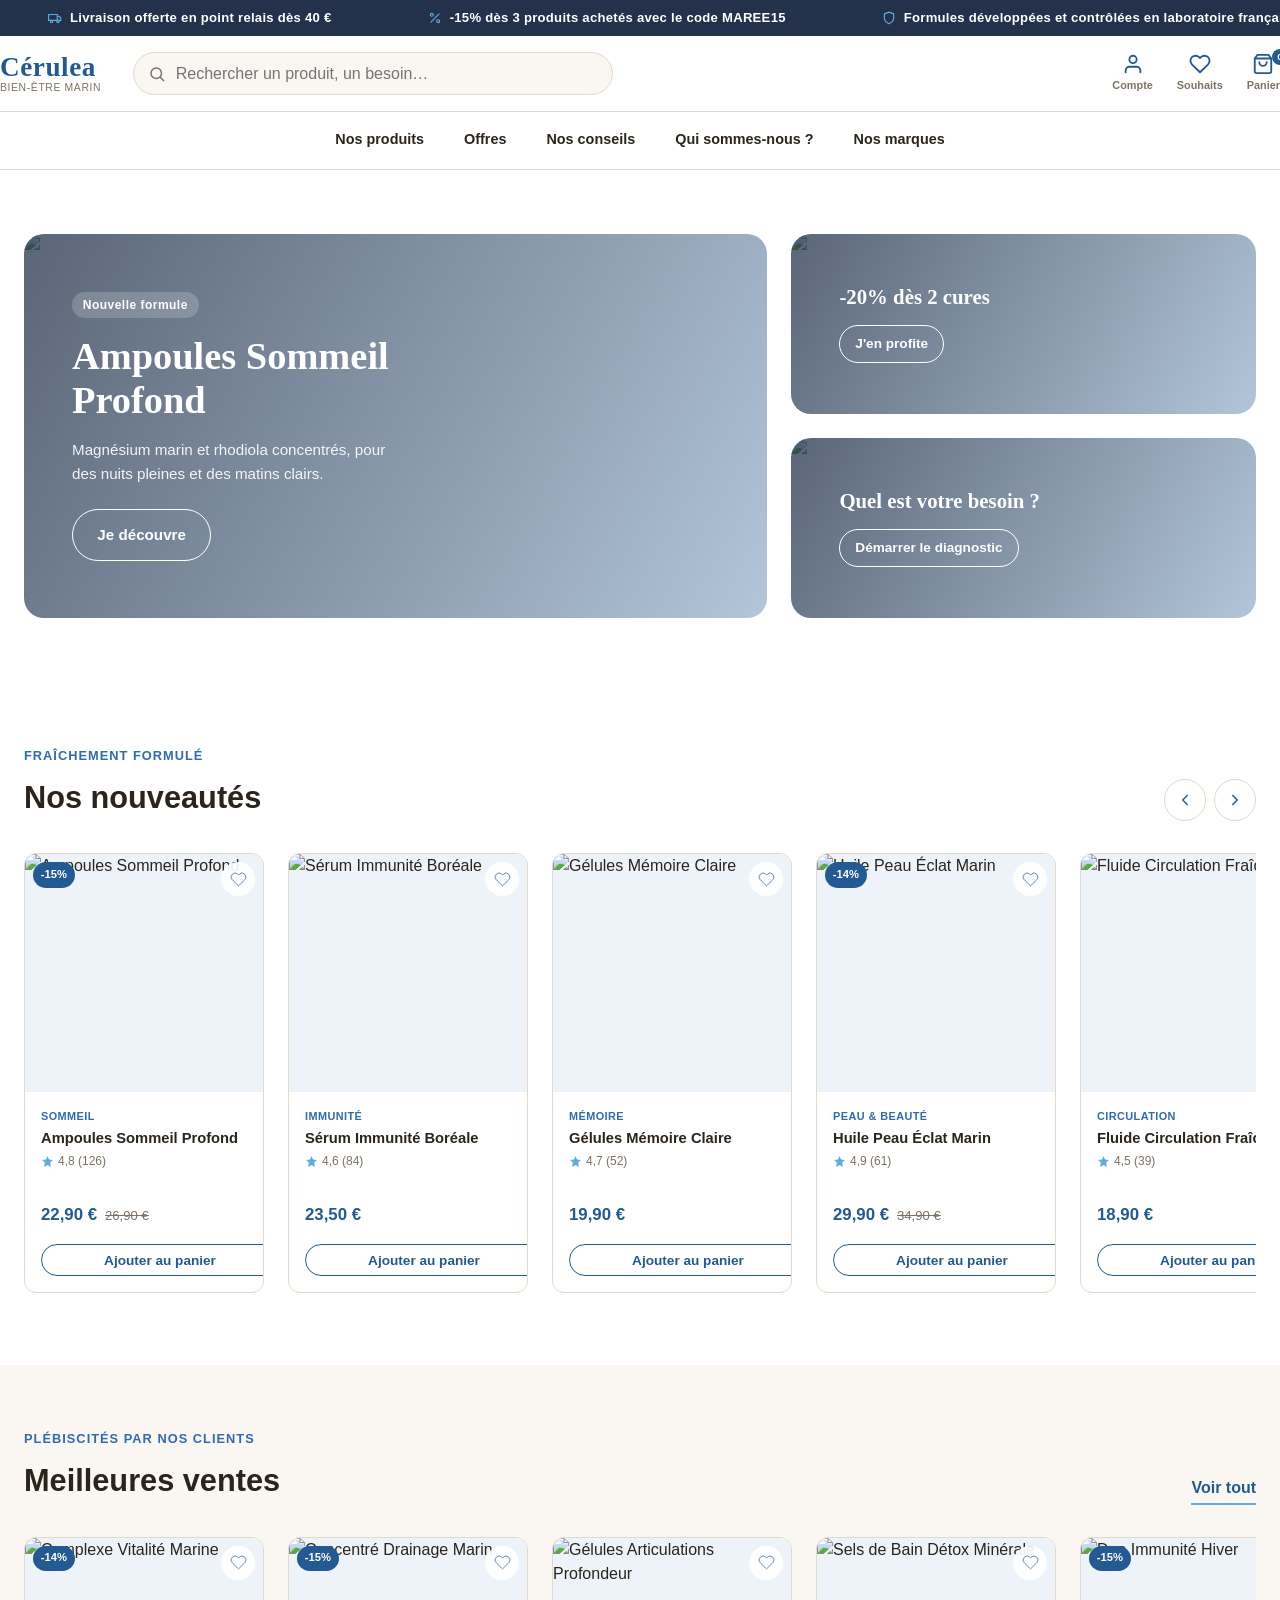
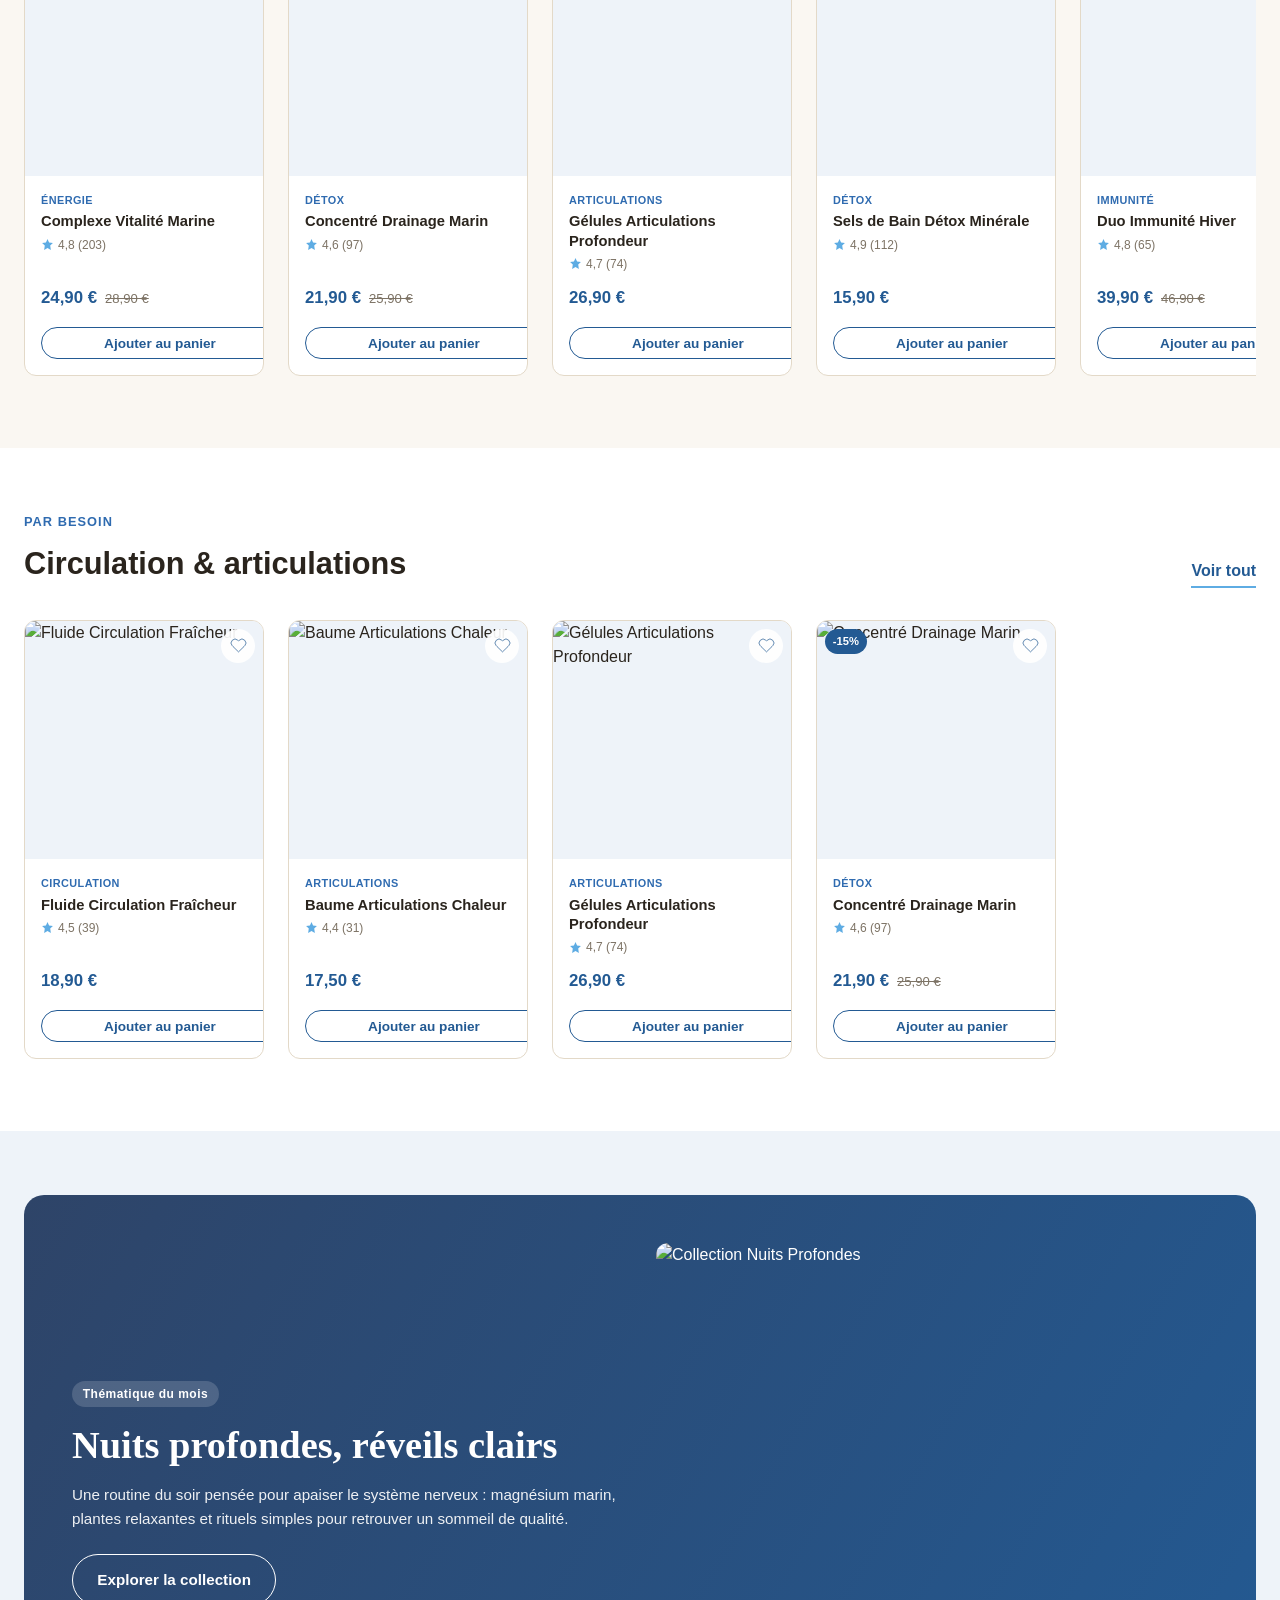
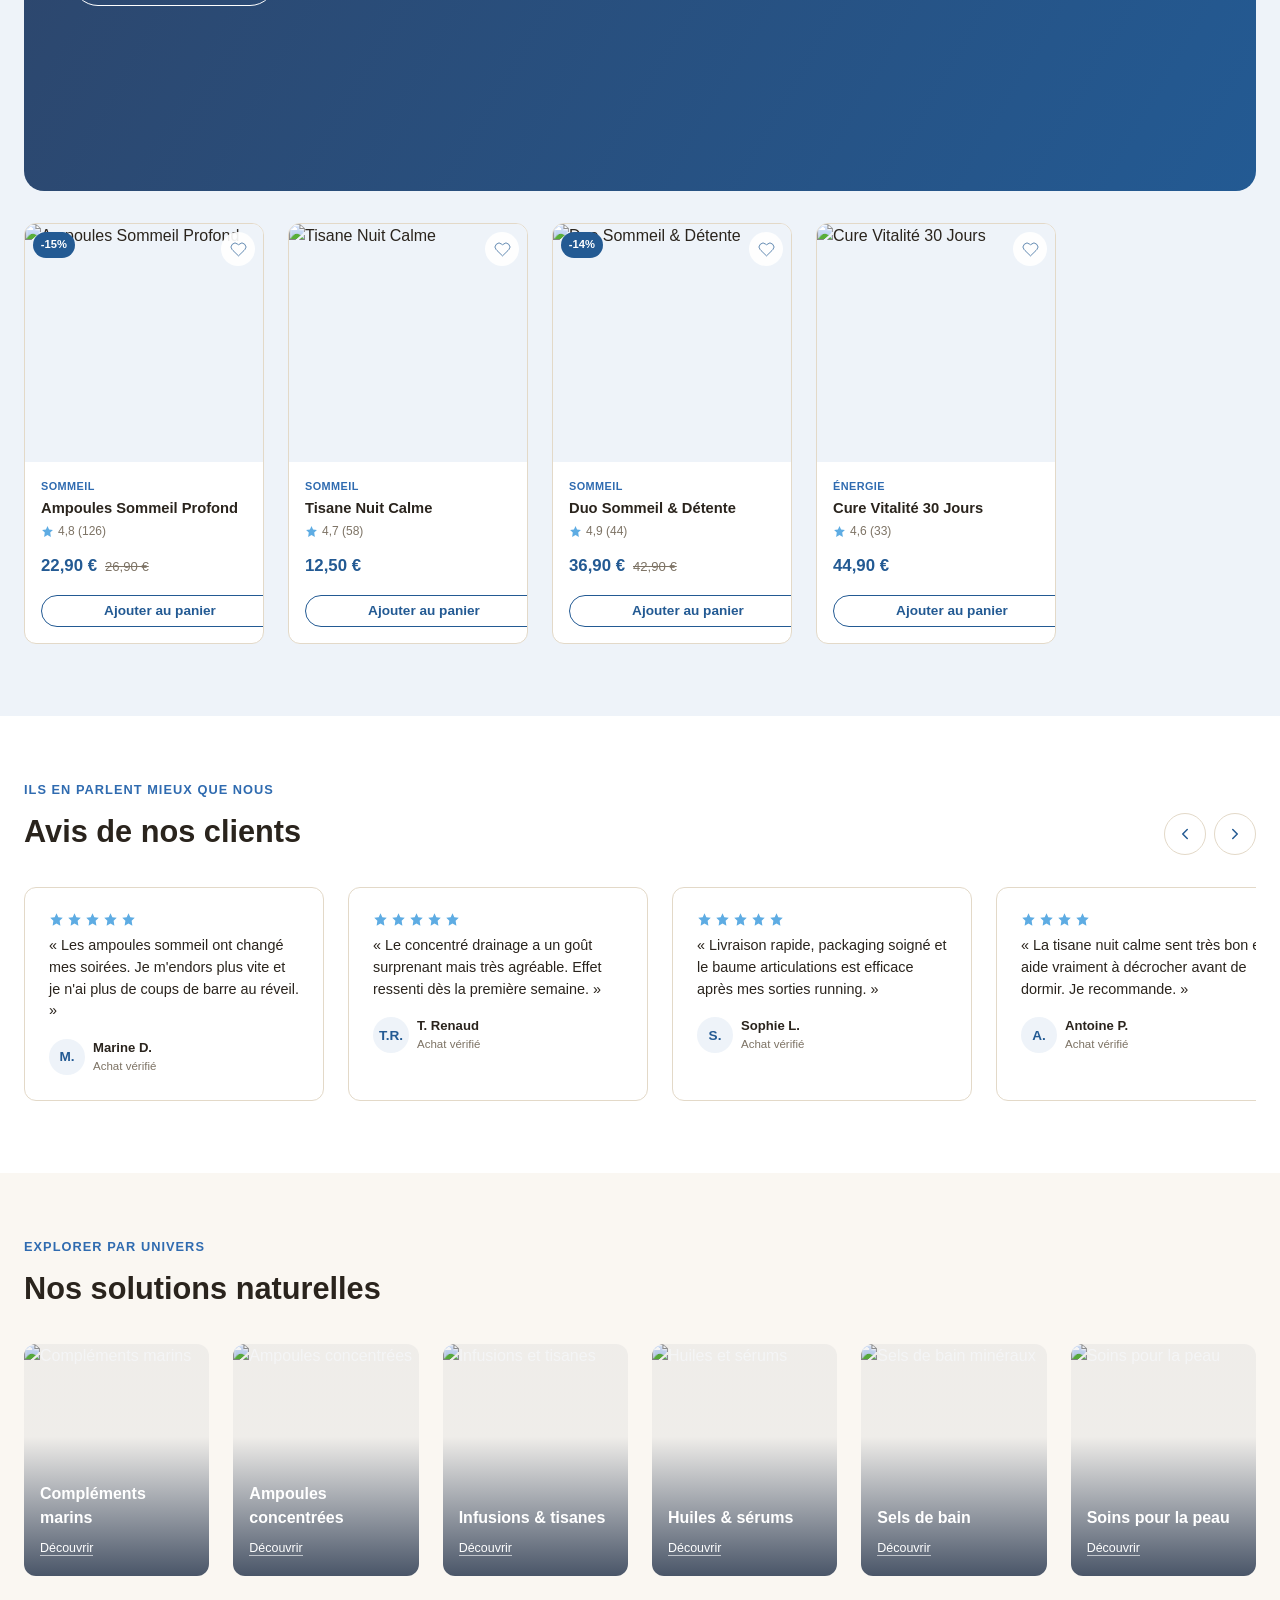
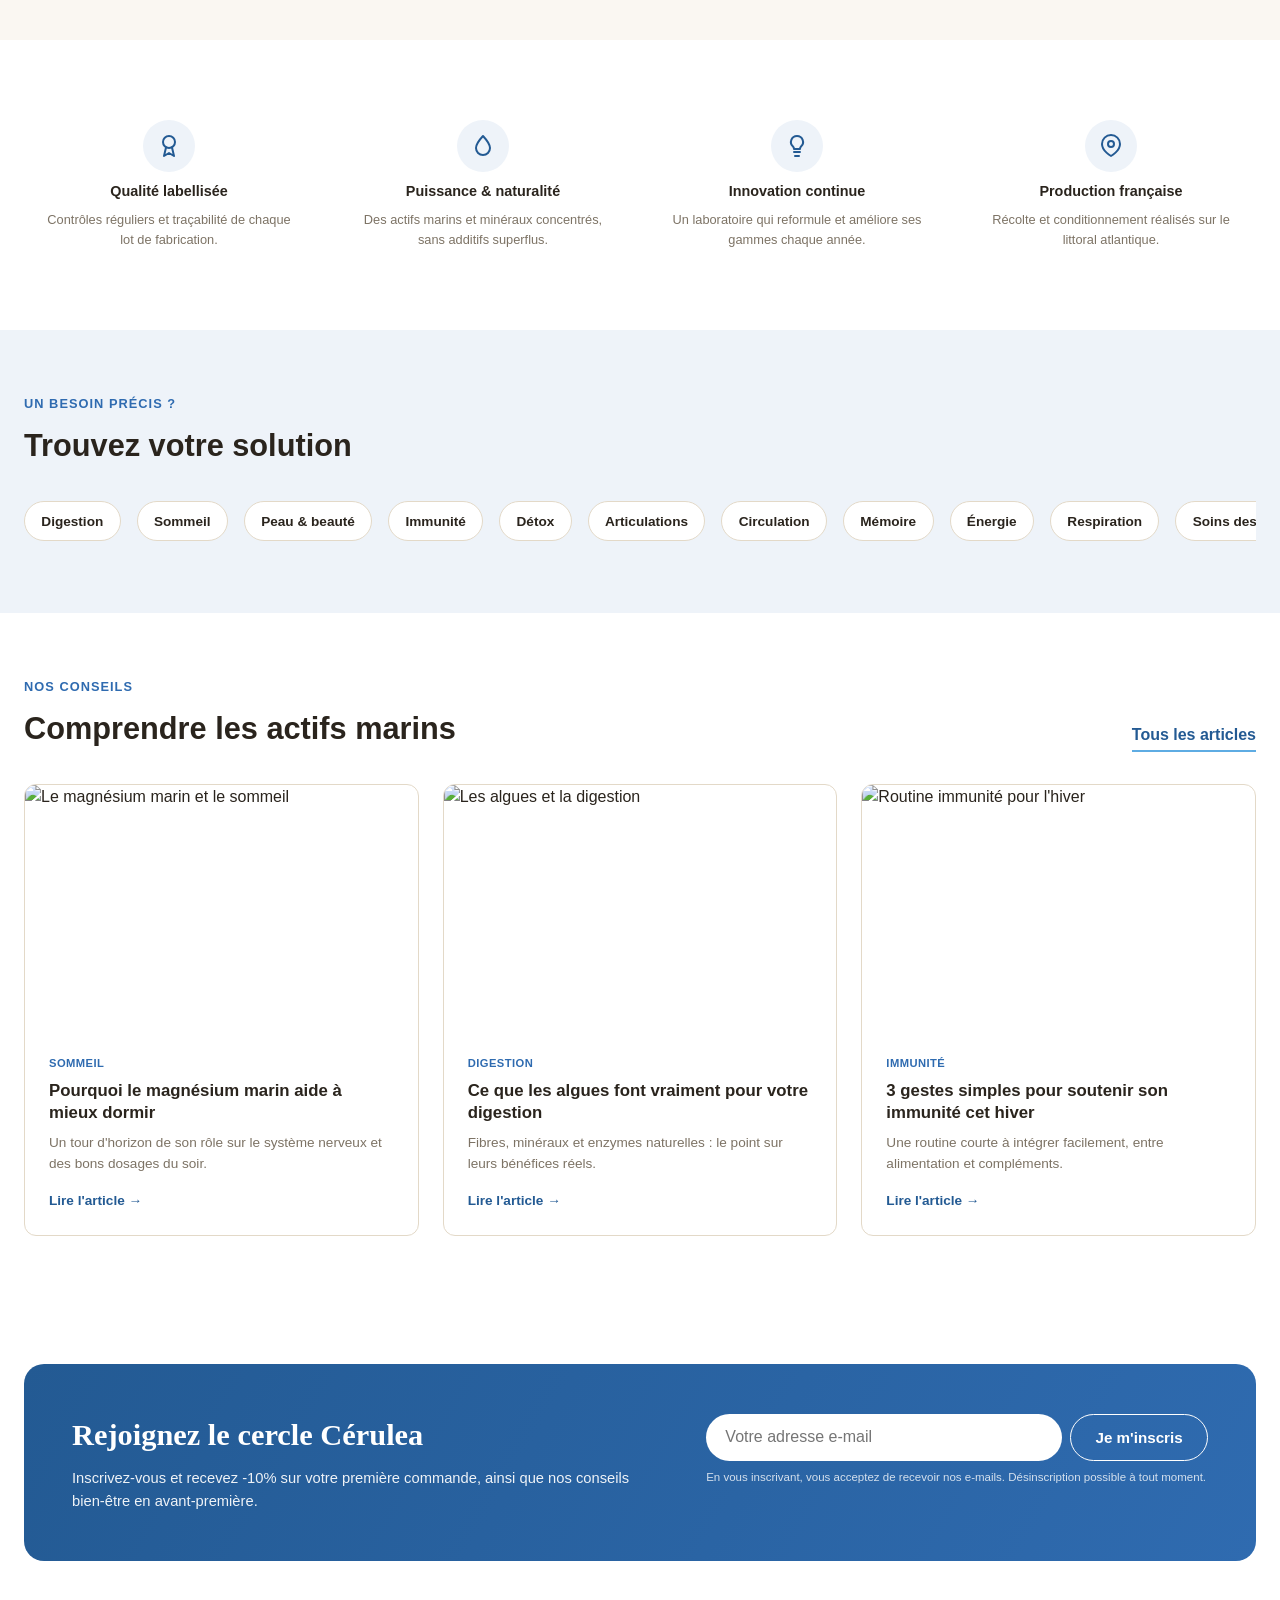
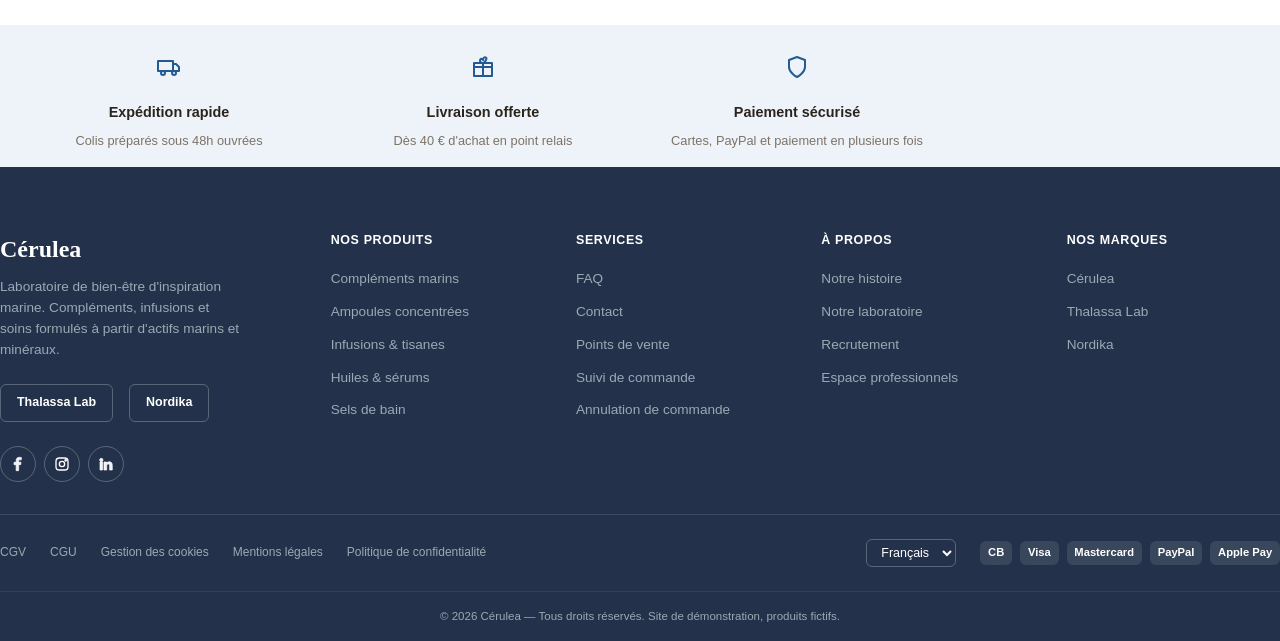
==== commit 58798e36: "Remplace les placeholders texte par de vraies photos thématiques Chaque produit, bannière, mega-menu" ====
--- a/index.html
+++ b/index.html
@@ -120,7 +120,7 @@
               </ul>
             </div>
             <a href="pages/categorie.html?cat=sommeil" class="mega-menu-highlight">
-              <img src="https://placehold.co/320x240/0B4F8A/FFFFFF?text=Nuits+Profondes" alt="Sélection Nuits Profondes" loading="lazy" width="320" height="240">
+              <img src="https://loremflickr.com/320/240/bedroom?lock=204" alt="Sélection Nuits Profondes" loading="lazy" width="320" height="240">
               <p class="mega-menu-highlight-title">Sélection Nuits Profondes</p>
               <p class="mega-menu-highlight-text">Nos formules pour un sommeil réparateur, dès 12,50&nbsp;€.</p>
               <span class="link-more">Je découvre</span>
@@ -149,7 +149,7 @@
             </div>
             <div></div>
             <a href="#" class="mega-menu-highlight">
-              <img src="https://placehold.co/320x240/1B5FA8/FFFFFF?text=Thalassa+Lab" alt="Marque partenaire Thalassa Lab" loading="lazy" width="320" height="240">
+              <img src="https://loremflickr.com/320/240/laboratory?lock=205" alt="Marque partenaire Thalassa Lab" loading="lazy" width="320" height="240">
               <p class="mega-menu-highlight-title">Thalassa Lab</p>
               <p class="mega-menu-highlight-text">Soins minéraux formulés à partir d'eau de mer profonde.</p>
               <span class="link-more">Découvrir la marque</span>
@@ -168,8 +168,8 @@
     <div class="container hero-grid">
       <div class="hero-banner">
         <picture>
-          <source media="(max-width: 760px)" srcset="https://placehold.co/800x1000/083A66/FFFFFF?text=Cerulea">
-          <img src="https://placehold.co/1200x700/083A66/FFFFFF?text=Cerulea" alt="Gamme Cérulea, bien-être d'inspiration marine" loading="eager" width="1200" height="700">
+          <source media="(max-width: 760px)" srcset="https://loremflickr.com/800/1000/ocean?lock=201">
+          <img src="https://loremflickr.com/1200/700/ocean?lock=201" alt="Gamme Cérulea, bien-être d'inspiration marine" loading="eager" width="1200" height="700">
         </picture>
         <div class="hero-content">
           <span class="hero-eyebrow">Nouvelle formule</span>
@@ -180,14 +180,14 @@
       </div>
       <div class="hero-secondary-stack">
         <div class="hero-banner hero-banner--secondary">
-          <img src="https://placehold.co/700x360/0B4F8A/FFFFFF?text=Prix+d%C3%A9gressifs" alt="Offre prix dégressifs sur les cures" loading="lazy" width="700" height="360">
+          <img src="https://loremflickr.com/700/360/flatlay?lock=202" alt="Offre prix dégressifs sur les cures" loading="lazy" width="700" height="360">
           <div class="hero-content">
             <h2 class="hero-title" style="font-size:1.3rem;">-20% dès 2 cures</h2>
             <a href="pages/categorie.html?cat=offres" class="btn btn--outline btn--sm">J'en profite</a>
           </div>
         </div>
         <div class="hero-banner hero-banner--secondary">
-          <img src="https://placehold.co/700x360/1B5FA8/FFFFFF?text=Diagnostic+bien-%C3%AAtre" alt="Diagnostic bien-être personnalisé" loading="lazy" width="700" height="360">
+          <img src="https://loremflickr.com/700/360/wellness?lock=203" alt="Diagnostic bien-être personnalisé" loading="lazy" width="700" height="360">
           <div class="hero-content">
             <h2 class="hero-title" style="font-size:1.3rem;">Quel est votre besoin&nbsp;?</h2>
             <a href="pages/contact.html" class="btn btn--outline btn--sm">Démarrer le diagnostic</a>
@@ -217,7 +217,7 @@
             <div class="product-card-media">
               <span class="product-badge">-15%</span>
               <button class="wishlist-btn" data-product-id="ampoules-sommeil-profond" aria-label="Ajouter à la liste de souhaits" aria-pressed="false"><svg viewBox="0 0 24 24"><path d="M20.8 4.6a5.5 5.5 0 0 0-7.8 0L12 5.6l-1-1a5.5 5.5 0 0 0-7.8 7.8l1 1L12 21l7.8-7.6 1-1a5.5 5.5 0 0 0 0-7.8z"/></svg></button>
-              <a href="pages/produit.html?id=ampoules-sommeil-profond"><img src="https://placehold.co/400x400/EAF3FB/0B4F8A?text=Sommeil+Profond" alt="Ampoules Sommeil Profond" loading="lazy" width="400" height="400"></a>
+              <a href="pages/produit.html?id=ampoules-sommeil-profond"><img src="https://loremflickr.com/400/400/serum?lock=101" alt="Ampoules Sommeil Profond" loading="lazy" width="400" height="400"></a>
             </div>
             <div class="product-card-body">
               <span class="product-card-category">Sommeil</span>
@@ -231,7 +231,7 @@
           <article class="product-card">
             <div class="product-card-media">
               <button class="wishlist-btn" data-product-id="serum-immunite-boreale" aria-label="Ajouter à la liste de souhaits" aria-pressed="false"><svg viewBox="0 0 24 24"><path d="M20.8 4.6a5.5 5.5 0 0 0-7.8 0L12 5.6l-1-1a5.5 5.5 0 0 0-7.8 7.8l1 1L12 21l7.8-7.6 1-1a5.5 5.5 0 0 0 0-7.8z"/></svg></button>
-              <a href="pages/produit.html?id=serum-immunite-boreale"><img src="https://placehold.co/400x400/EAF3FB/0B4F8A?text=Immunit%C3%A9+Bor%C3%A9ale" alt="Sérum Immunité Boréale" loading="lazy" width="400" height="400"></a>
+              <a href="pages/produit.html?id=serum-immunite-boreale"><img src="https://loremflickr.com/400/400/supplement?lock=102" alt="Sérum Immunité Boréale" loading="lazy" width="400" height="400"></a>
             </div>
             <div class="product-card-body">
               <span class="product-card-category">Immunité</span>
@@ -245,7 +245,7 @@
           <article class="product-card">
             <div class="product-card-media">
               <button class="wishlist-btn" data-product-id="gelules-memoire-claire" aria-label="Ajouter à la liste de souhaits" aria-pressed="false"><svg viewBox="0 0 24 24"><path d="M20.8 4.6a5.5 5.5 0 0 0-7.8 0L12 5.6l-1-1a5.5 5.5 0 0 0-7.8 7.8l1 1L12 21l7.8-7.6 1-1a5.5 5.5 0 0 0 0-7.8z"/></svg></button>
-              <a href="pages/produit.html?id=gelules-memoire-claire"><img src="https://placehold.co/400x400/EAF3FB/0B4F8A?text=M%C3%A9moire+Claire" alt="Gélules Mémoire Claire" loading="lazy" width="400" height="400"></a>
+              <a href="pages/produit.html?id=gelules-memoire-claire"><img src="https://loremflickr.com/400/400/capsules?lock=103" alt="Gélules Mémoire Claire" loading="lazy" width="400" height="400"></a>
             </div>
             <div class="product-card-body">
               <span class="product-card-category">Mémoire</span>
@@ -260,7 +260,7 @@
             <div class="product-card-media">
               <span class="product-badge">-14%</span>
               <button class="wishlist-btn" data-product-id="huile-peau-eclat-marin" aria-label="Ajouter à la liste de souhaits" aria-pressed="false"><svg viewBox="0 0 24 24"><path d="M20.8 4.6a5.5 5.5 0 0 0-7.8 0L12 5.6l-1-1a5.5 5.5 0 0 0-7.8 7.8l1 1L12 21l7.8-7.6 1-1a5.5 5.5 0 0 0 0-7.8z"/></svg></button>
-              <a href="pages/produit.html?id=huile-peau-eclat-marin"><img src="https://placehold.co/400x400/EAF3FB/0B4F8A?text=%C3%89clat+Marin" alt="Huile Peau Éclat Marin" loading="lazy" width="400" height="400"></a>
+              <a href="pages/produit.html?id=huile-peau-eclat-marin"><img src="https://loremflickr.com/400/400/aloevera?lock=104" alt="Huile Peau Éclat Marin" loading="lazy" width="400" height="400"></a>
             </div>
             <div class="product-card-body">
               <span class="product-card-category">Peau &amp; beauté</span>
@@ -274,7 +274,7 @@
           <article class="product-card">
             <div class="product-card-media">
               <button class="wishlist-btn" data-product-id="fluide-circulation-fraicheur" aria-label="Ajouter à la liste de souhaits" aria-pressed="false"><svg viewBox="0 0 24 24"><path d="M20.8 4.6a5.5 5.5 0 0 0-7.8 0L12 5.6l-1-1a5.5 5.5 0 0 0-7.8 7.8l1 1L12 21l7.8-7.6 1-1a5.5 5.5 0 0 0 0-7.8z"/></svg></button>
-              <a href="pages/produit.html?id=fluide-circulation-fraicheur"><img src="https://placehold.co/400x400/EAF3FB/0B4F8A?text=Circulation+Fra%C3%AEcheur" alt="Fluide Circulation Fraîcheur" loading="lazy" width="400" height="400"></a>
+              <a href="pages/produit.html?id=fluide-circulation-fraicheur"><img src="https://loremflickr.com/400/400/jar?lock=105" alt="Fluide Circulation Fraîcheur" loading="lazy" width="400" height="400"></a>
             </div>
             <div class="product-card-body">
               <span class="product-card-category">Circulation</span>
@@ -288,7 +288,7 @@
           <article class="product-card">
             <div class="product-card-media">
               <button class="wishlist-btn" data-product-id="complexe-peau-hydratation" aria-label="Ajouter à la liste de souhaits" aria-pressed="false"><svg viewBox="0 0 24 24"><path d="M20.8 4.6a5.5 5.5 0 0 0-7.8 0L12 5.6l-1-1a5.5 5.5 0 0 0-7.8 7.8l1 1L12 21l7.8-7.6 1-1a5.5 5.5 0 0 0 0-7.8z"/></svg></button>
-              <a href="pages/produit.html?id=complexe-peau-hydratation"><img src="https://placehold.co/400x400/EAF3FB/0B4F8A?text=Hydratation+Profonde" alt="Complexe Peau Hydratation Profonde" loading="lazy" width="400" height="400"></a>
+              <a href="pages/produit.html?id=complexe-peau-hydratation"><img src="https://loremflickr.com/400/400/moisturizer?lock=106" alt="Complexe Peau Hydratation Profonde" loading="lazy" width="400" height="400"></a>
             </div>
             <div class="product-card-body">
               <span class="product-card-category">Peau &amp; beauté</span>
@@ -321,7 +321,7 @@
             <div class="product-card-media">
               <span class="product-badge">-14%</span>
               <button class="wishlist-btn" data-product-id="complexe-vitalite-marine" aria-label="Ajouter à la liste de souhaits" aria-pressed="false"><svg viewBox="0 0 24 24"><path d="M20.8 4.6a5.5 5.5 0 0 0-7.8 0L12 5.6l-1-1a5.5 5.5 0 0 0-7.8 7.8l1 1L12 21l7.8-7.6 1-1a5.5 5.5 0 0 0 0-7.8z"/></svg></button>
-              <a href="pages/produit.html?id=complexe-vitalite-marine"><img src="https://placehold.co/400x400/EAF3FB/0B4F8A?text=Vitalit%C3%A9+Marine" alt="Complexe Vitalité Marine" loading="lazy" width="400" height="400"></a>
+              <a href="pages/produit.html?id=complexe-vitalite-marine"><img src="https://loremflickr.com/400/400/vitamins?lock=107" alt="Complexe Vitalité Marine" loading="lazy" width="400" height="400"></a>
             </div>
             <div class="product-card-body">
               <span class="product-card-category">Énergie</span>
@@ -336,7 +336,7 @@
             <div class="product-card-media">
               <span class="product-badge">-15%</span>
               <button class="wishlist-btn" data-product-id="concentre-drainage-marin" aria-label="Ajouter à la liste de souhaits" aria-pressed="false"><svg viewBox="0 0 24 24"><path d="M20.8 4.6a5.5 5.5 0 0 0-7.8 0L12 5.6l-1-1a5.5 5.5 0 0 0-7.8 7.8l1 1L12 21l7.8-7.6 1-1a5.5 5.5 0 0 0 0-7.8z"/></svg></button>
-              <a href="pages/produit.html?id=concentre-drainage-marin"><img src="https://placehold.co/400x400/EAF3FB/0B4F8A?text=Drainage+Marin" alt="Concentré Drainage Marin" loading="lazy" width="400" height="400"></a>
+              <a href="pages/produit.html?id=concentre-drainage-marin"><img src="https://loremflickr.com/400/400/herbaltea?lock=108" alt="Concentré Drainage Marin" loading="lazy" width="400" height="400"></a>
             </div>
             <div class="product-card-body">
               <span class="product-card-category">Détox</span>
@@ -350,7 +350,7 @@
           <article class="product-card">
             <div class="product-card-media">
               <button class="wishlist-btn" data-product-id="gelules-articulations-profondeur" aria-label="Ajouter à la liste de souhaits" aria-pressed="false"><svg viewBox="0 0 24 24"><path d="M20.8 4.6a5.5 5.5 0 0 0-7.8 0L12 5.6l-1-1a5.5 5.5 0 0 0-7.8 7.8l1 1L12 21l7.8-7.6 1-1a5.5 5.5 0 0 0 0-7.8z"/></svg></button>
-              <a href="pages/produit.html?id=gelules-articulations-profondeur"><img src="https://placehold.co/400x400/EAF3FB/0B4F8A?text=Articulations" alt="Gélules Articulations Profondeur" loading="lazy" width="400" height="400"></a>
+              <a href="pages/produit.html?id=gelules-articulations-profondeur"><img src="https://loremflickr.com/400/400/pillbottle?lock=111" alt="Gélules Articulations Profondeur" loading="lazy" width="400" height="400"></a>
             </div>
             <div class="product-card-body">
               <span class="product-card-category">Articulations</span>
@@ -364,7 +364,7 @@
           <article class="product-card">
             <div class="product-card-media">
               <button class="wishlist-btn" data-product-id="sels-bain-detox-minerale" aria-label="Ajouter à la liste de souhaits" aria-pressed="false"><svg viewBox="0 0 24 24"><path d="M20.8 4.6a5.5 5.5 0 0 0-7.8 0L12 5.6l-1-1a5.5 5.5 0 0 0-7.8 7.8l1 1L12 21l7.8-7.6 1-1a5.5 5.5 0 0 0 0-7.8z"/></svg></button>
-              <a href="pages/produit.html?id=sels-bain-detox-minerale"><img src="https://placehold.co/400x400/EAF3FB/0B4F8A?text=D%C3%A9tox+Min%C3%A9rale" alt="Sels de Bain Détox Minérale" loading="lazy" width="400" height="400"></a>
+              <a href="pages/produit.html?id=sels-bain-detox-minerale"><img src="https://loremflickr.com/400/400/saltscrub?lock=113" alt="Sels de Bain Détox Minérale" loading="lazy" width="400" height="400"></a>
             </div>
             <div class="product-card-body">
               <span class="product-card-category">Détox</span>
@@ -379,7 +379,7 @@
             <div class="product-card-media">
               <span class="product-badge">-15%</span>
               <button class="wishlist-btn" data-product-id="duo-immunite-hiver" aria-label="Ajouter à la liste de souhaits" aria-pressed="false"><svg viewBox="0 0 24 24"><path d="M20.8 4.6a5.5 5.5 0 0 0-7.8 0L12 5.6l-1-1a5.5 5.5 0 0 0-7.8 7.8l1 1L12 21l7.8-7.6 1-1a5.5 5.5 0 0 0 0-7.8z"/></svg></button>
-              <a href="pages/produit.html?id=duo-immunite-hiver"><img src="https://placehold.co/400x400/EAF3FB/0B4F8A?text=Duo+Immunit%C3%A9" alt="Duo Immunité Hiver" loading="lazy" width="400" height="400"></a>
+              <a href="pages/produit.html?id=duo-immunite-hiver"><img src="https://loremflickr.com/400/400/vitaminc?lock=109" alt="Duo Immunité Hiver" loading="lazy" width="400" height="400"></a>
             </div>
             <div class="product-card-body">
               <span class="product-card-category">Immunité</span>
@@ -393,7 +393,7 @@
           <article class="product-card">
             <div class="product-card-media">
               <button class="wishlist-btn" data-product-id="infusion-digestion-douce" aria-label="Ajouter à la liste de souhaits" aria-pressed="false"><svg viewBox="0 0 24 24"><path d="M20.8 4.6a5.5 5.5 0 0 0-7.8 0L12 5.6l-1-1a5.5 5.5 0 0 0-7.8 7.8l1 1L12 21l7.8-7.6 1-1a5.5 5.5 0 0 0 0-7.8z"/></svg></button>
-              <a href="pages/produit.html?id=infusion-digestion-douce"><img src="https://placehold.co/400x400/EAF3FB/0B4F8A?text=Digestion+Douce" alt="Infusion Digestion Douce" loading="lazy" width="400" height="400"></a>
+              <a href="pages/produit.html?id=infusion-digestion-douce"><img src="https://loremflickr.com/400/400/tea?lock=110" alt="Infusion Digestion Douce" loading="lazy" width="400" height="400"></a>
             </div>
             <div class="product-card-body">
               <span class="product-card-category">Digestion</span>
@@ -425,7 +425,7 @@
           <article class="product-card">
             <div class="product-card-media">
               <button class="wishlist-btn" data-product-id="fluide-circulation-fraicheur-2" aria-label="Ajouter à la liste de souhaits" aria-pressed="false"><svg viewBox="0 0 24 24"><path d="M20.8 4.6a5.5 5.5 0 0 0-7.8 0L12 5.6l-1-1a5.5 5.5 0 0 0-7.8 7.8l1 1L12 21l7.8-7.6 1-1a5.5 5.5 0 0 0 0-7.8z"/></svg></button>
-              <a href="pages/produit.html?id=fluide-circulation-fraicheur"><img src="https://placehold.co/400x400/EAF3FB/0B4F8A?text=Circulation+Fra%C3%AEcheur" alt="Fluide Circulation Fraîcheur" loading="lazy" width="400" height="400"></a>
+              <a href="pages/produit.html?id=fluide-circulation-fraicheur"><img src="https://loremflickr.com/400/400/jar?lock=105" alt="Fluide Circulation Fraîcheur" loading="lazy" width="400" height="400"></a>
             </div>
             <div class="product-card-body">
               <span class="product-card-category">Circulation</span>
@@ -439,7 +439,7 @@
           <article class="product-card">
             <div class="product-card-media">
               <button class="wishlist-btn" data-product-id="baume-articulations-chaleur" aria-label="Ajouter à la liste de souhaits" aria-pressed="false"><svg viewBox="0 0 24 24"><path d="M20.8 4.6a5.5 5.5 0 0 0-7.8 0L12 5.6l-1-1a5.5 5.5 0 0 0-7.8 7.8l1 1L12 21l7.8-7.6 1-1a5.5 5.5 0 0 0 0-7.8z"/></svg></button>
-              <a href="pages/produit.html?id=baume-articulations-chaleur"><img src="https://placehold.co/400x400/EAF3FB/0B4F8A?text=Chaleur+Articulaire" alt="Baume Articulations Chaleur" loading="lazy" width="400" height="400"></a>
+              <a href="pages/produit.html?id=baume-articulations-chaleur"><img src="https://loremflickr.com/400/400/arnica?lock=112" alt="Baume Articulations Chaleur" loading="lazy" width="400" height="400"></a>
             </div>
             <div class="product-card-body">
               <span class="product-card-category">Articulations</span>
@@ -453,7 +453,7 @@
           <article class="product-card">
             <div class="product-card-media">
               <button class="wishlist-btn" data-product-id="gelules-articulations-profondeur-2" aria-label="Ajouter à la liste de souhaits" aria-pressed="false"><svg viewBox="0 0 24 24"><path d="M20.8 4.6a5.5 5.5 0 0 0-7.8 0L12 5.6l-1-1a5.5 5.5 0 0 0-7.8 7.8l1 1L12 21l7.8-7.6 1-1a5.5 5.5 0 0 0 0-7.8z"/></svg></button>
-              <a href="pages/produit.html?id=gelules-articulations-profondeur"><img src="https://placehold.co/400x400/EAF3FB/0B4F8A?text=Articulations" alt="Gélules Articulations Profondeur" loading="lazy" width="400" height="400"></a>
+              <a href="pages/produit.html?id=gelules-articulations-profondeur"><img src="https://loremflickr.com/400/400/pillbottle?lock=111" alt="Gélules Articulations Profondeur" loading="lazy" width="400" height="400"></a>
             </div>
             <div class="product-card-body">
               <span class="product-card-category">Articulations</span>
@@ -468,7 +468,7 @@
             <div class="product-card-media">
               <span class="product-badge">-15%</span>
               <button class="wishlist-btn" data-product-id="concentre-drainage-marin-2" aria-label="Ajouter à la liste de souhaits" aria-pressed="false"><svg viewBox="0 0 24 24"><path d="M20.8 4.6a5.5 5.5 0 0 0-7.8 0L12 5.6l-1-1a5.5 5.5 0 0 0-7.8 7.8l1 1L12 21l7.8-7.6 1-1a5.5 5.5 0 0 0 0-7.8z"/></svg></button>
-              <a href="pages/produit.html?id=concentre-drainage-marin"><img src="https://placehold.co/400x400/EAF3FB/0B4F8A?text=Drainage+Marin" alt="Concentré Drainage Marin" loading="lazy" width="400" height="400"></a>
+              <a href="pages/produit.html?id=concentre-drainage-marin"><img src="https://loremflickr.com/400/400/herbaltea?lock=108" alt="Concentré Drainage Marin" loading="lazy" width="400" height="400"></a>
             </div>
             <div class="product-card-body">
               <span class="product-card-category">Détox</span>
@@ -495,7 +495,7 @@
           <a href="pages/categorie.html?cat=sommeil" class="btn btn--outline">Explorer la collection</a>
         </div>
         <div class="theme-banner-image">
-          <img src="https://placehold.co/700x500/062842/FFFFFF?text=Nuits+Profondes" alt="Collection Nuits Profondes" loading="lazy" width="700" height="500">
+          <img src="https://loremflickr.com/700/500/starrynight?lock=206" alt="Collection Nuits Profondes" loading="lazy" width="700" height="500">
         </div>
       </div>
 
@@ -506,7 +506,7 @@
             <div class="product-card-media">
               <span class="product-badge">-15%</span>
               <button class="wishlist-btn" data-product-id="ampoules-sommeil-profond-2" aria-label="Ajouter à la liste de souhaits" aria-pressed="false"><svg viewBox="0 0 24 24"><path d="M20.8 4.6a5.5 5.5 0 0 0-7.8 0L12 5.6l-1-1a5.5 5.5 0 0 0-7.8 7.8l1 1L12 21l7.8-7.6 1-1a5.5 5.5 0 0 0 0-7.8z"/></svg></button>
-              <a href="pages/produit.html?id=ampoules-sommeil-profond"><img src="https://placehold.co/400x400/EAF3FB/0B4F8A?text=Sommeil+Profond" alt="Ampoules Sommeil Profond" loading="lazy" width="400" height="400"></a>
+              <a href="pages/produit.html?id=ampoules-sommeil-profond"><img src="https://loremflickr.com/400/400/serum?lock=101" alt="Ampoules Sommeil Profond" loading="lazy" width="400" height="400"></a>
             </div>
             <div class="product-card-body">
               <span class="product-card-category">Sommeil</span>
@@ -520,7 +520,7 @@
           <article class="product-card">
             <div class="product-card-media">
               <button class="wishlist-btn" data-product-id="tisane-nuit-calme" aria-label="Ajouter à la liste de souhaits" aria-pressed="false"><svg viewBox="0 0 24 24"><path d="M20.8 4.6a5.5 5.5 0 0 0-7.8 0L12 5.6l-1-1a5.5 5.5 0 0 0-7.8 7.8l1 1L12 21l7.8-7.6 1-1a5.5 5.5 0 0 0 0-7.8z"/></svg></button>
-              <a href="pages/produit.html?id=tisane-nuit-calme"><img src="https://placehold.co/400x400/EAF3FB/0B4F8A?text=Nuit+Calme" alt="Tisane Nuit Calme" loading="lazy" width="400" height="400"></a>
+              <a href="pages/produit.html?id=tisane-nuit-calme"><img src="https://loremflickr.com/400/400/tea?lock=114" alt="Tisane Nuit Calme" loading="lazy" width="400" height="400"></a>
             </div>
             <div class="product-card-body">
               <span class="product-card-category">Sommeil</span>
@@ -535,7 +535,7 @@
             <div class="product-card-media">
               <span class="product-badge">-14%</span>
               <button class="wishlist-btn" data-product-id="duo-sommeil-detente" aria-label="Ajouter à la liste de souhaits" aria-pressed="false"><svg viewBox="0 0 24 24"><path d="M20.8 4.6a5.5 5.5 0 0 0-7.8 0L12 5.6l-1-1a5.5 5.5 0 0 0-7.8 7.8l1 1L12 21l7.8-7.6 1-1a5.5 5.5 0 0 0 0-7.8z"/></svg></button>
-              <a href="pages/produit.html?id=duo-sommeil-detente"><img src="https://placehold.co/400x400/EAF3FB/0B4F8A?text=Duo+D%C3%A9tente" alt="Duo Sommeil &amp; Détente" loading="lazy" width="400" height="400"></a>
+              <a href="pages/produit.html?id=duo-sommeil-detente"><img src="https://loremflickr.com/400/400/zen?lock=115" alt="Duo Sommeil &amp; Détente" loading="lazy" width="400" height="400"></a>
             </div>
             <div class="product-card-body">
               <span class="product-card-category">Sommeil</span>
@@ -549,7 +549,7 @@
           <article class="product-card">
             <div class="product-card-media">
               <button class="wishlist-btn" data-product-id="cure-vitalite-30-jours" aria-label="Ajouter à la liste de souhaits" aria-pressed="false"><svg viewBox="0 0 24 24"><path d="M20.8 4.6a5.5 5.5 0 0 0-7.8 0L12 5.6l-1-1a5.5 5.5 0 0 0-7.8 7.8l1 1L12 21l7.8-7.6 1-1a5.5 5.5 0 0 0 0-7.8z"/></svg></button>
-              <a href="pages/produit.html?id=cure-vitalite-30-jours"><img src="https://placehold.co/400x400/EAF3FB/0B4F8A?text=Cure+30+Jours" alt="Cure Vitalité 30 Jours" loading="lazy" width="400" height="400"></a>
+              <a href="pages/produit.html?id=cure-vitalite-30-jours"><img src="https://loremflickr.com/400/400/vitamins?lock=116" alt="Cure Vitalité 30 Jours" loading="lazy" width="400" height="400"></a>
             </div>
             <div class="product-card-body">
               <span class="product-card-category">Énergie</span>
@@ -668,42 +668,42 @@
       </div>
       <div class="grid grid--6">
         <a href="pages/categorie.html?cat=complements" class="solution-card">
-          <img src="https://placehold.co/400x500/0B4F8A/FFFFFF?text=Compl%C3%A9ments" alt="Compléments marins" loading="lazy" width="400" height="500">
+          <img src="https://loremflickr.com/400/500/supplement?lock=301" alt="Compléments marins" loading="lazy" width="400" height="500">
           <div class="solution-card-body">
             <p class="solution-card-title">Compléments marins</p>
             <span class="solution-card-link">Découvrir</span>
           </div>
         </a>
         <a href="pages/categorie.html?cat=ampoules" class="solution-card">
-          <img src="https://placehold.co/400x500/1B5FA8/FFFFFF?text=Ampoules" alt="Ampoules concentrées" loading="lazy" width="400" height="500">
+          <img src="https://loremflickr.com/400/500/serum?lock=302" alt="Ampoules concentrées" loading="lazy" width="400" height="500">
           <div class="solution-card-body">
             <p class="solution-card-title">Ampoules concentrées</p>
             <span class="solution-card-link">Découvrir</span>
           </div>
         </a>
         <a href="pages/categorie.html?cat=infusions" class="solution-card">
-          <img src="https://placehold.co/400x500/083A66/FFFFFF?text=Infusions" alt="Infusions et tisanes" loading="lazy" width="400" height="500">
+          <img src="https://loremflickr.com/400/500/tea?lock=303" alt="Infusions et tisanes" loading="lazy" width="400" height="500">
           <div class="solution-card-body">
             <p class="solution-card-title">Infusions &amp; tisanes</p>
             <span class="solution-card-link">Découvrir</span>
           </div>
         </a>
         <a href="pages/categorie.html?cat=huiles" class="solution-card">
-          <img src="https://placehold.co/400x500/4FA3E3/FFFFFF?text=Huiles" alt="Huiles et sérums" loading="lazy" width="400" height="500">
+          <img src="https://loremflickr.com/400/500/aloevera?lock=304" alt="Huiles et sérums" loading="lazy" width="400" height="500">
           <div class="solution-card-body">
             <p class="solution-card-title">Huiles &amp; sérums</p>
             <span class="solution-card-link">Découvrir</span>
           </div>
         </a>
         <a href="pages/categorie.html?cat=sels" class="solution-card">
-          <img src="https://placehold.co/400x500/062842/FFFFFF?text=Sels+de+Bain" alt="Sels de bain minéraux" loading="lazy" width="400" height="500">
+          <img src="https://loremflickr.com/400/500/saltscrub?lock=305" alt="Sels de bain minéraux" loading="lazy" width="400" height="500">
           <div class="solution-card-body">
             <p class="solution-card-title">Sels de bain</p>
             <span class="solution-card-link">Découvrir</span>
           </div>
         </a>
         <a href="pages/categorie.html?cat=peau" class="solution-card">
-          <img src="https://placehold.co/400x500/0B4F8A/FFFFFF?text=Soins+Peau" alt="Soins pour la peau" loading="lazy" width="400" height="500">
+          <img src="https://loremflickr.com/400/500/handcream?lock=306" alt="Soins pour la peau" loading="lazy" width="400" height="500">
           <div class="solution-card-body">
             <p class="solution-card-title">Soins pour la peau</p>
             <span class="solution-card-link">Découvrir</span>
@@ -780,7 +780,7 @@
       <div class="grid grid--3">
         <article class="article-card">
           <a href="pages/article.html?slug=magnesium-marin-sommeil" class="article-card-media">
-            <img src="https://placehold.co/500x320/0B4F8A/FFFFFF?text=Magn%C3%A9sium+Marin" alt="Le magnésium marin et le sommeil" loading="lazy" width="500" height="320">
+            <img src="https://loremflickr.com/500/320/bedroom?lock=401" alt="Le magnésium marin et le sommeil" loading="lazy" width="500" height="320">
           </a>
           <div class="article-card-body">
             <span class="article-card-tag">Sommeil</span>
@@ -791,7 +791,7 @@
         </article>
         <article class="article-card">
           <a href="pages/article.html?slug=algues-digestion" class="article-card-media">
-            <img src="https://placehold.co/500x320/1B5FA8/FFFFFF?text=Algues+%26+Digestion" alt="Les algues et la digestion" loading="lazy" width="500" height="320">
+            <img src="https://loremflickr.com/500/320/seaweed?lock=402" alt="Les algues et la digestion" loading="lazy" width="500" height="320">
           </a>
           <div class="article-card-body">
             <span class="article-card-tag">Digestion</span>
@@ -802,7 +802,7 @@
         </article>
         <article class="article-card">
           <a href="pages/article.html?slug=routine-immunite-hiver" class="article-card-media">
-            <img src="https://placehold.co/500x320/083A66/FFFFFF?text=Routine+Hiver" alt="Routine immunité pour l'hiver" loading="lazy" width="500" height="320">
+            <img src="https://loremflickr.com/500/320/winter?lock=403" alt="Routine immunité pour l'hiver" loading="lazy" width="500" height="320">
           </a>
           <div class="article-card-body">
             <span class="article-card-tag">Immunité</span>
--- a/css/variables.css
+++ b/css/variables.css
@@ -3,22 +3,22 @@
    ========================================================================== */
 
 :root {
-  /* --- Neutres --- */
+  /* --- Neutres (chauds) --- */
   --white: #FFFFFF;
-  --gray-50: #F6F9FC;
-  --gray-100: #EDF2F7;
-  --gray-border: #DCE7F0;
-  --text-primary: #14212E;
-  --text-muted: #5B7286;
+  --gray-50: #FAF7F2;
+  --gray-100: #F1EAE0;
+  --gray-border: #E3D9C8;
+  --text-primary: #2A241D;
+  --text-muted: #7D7365;
 
-  /* --- Bleus de marque --- */
-  --blue-950: #062842;
-  --blue-900: #083A66;
-  --blue-700: #0B4F8A;
-  --blue-500: #1B5FA8;
-  --blue-300: #4FA3E3;
-  --blue-100: #EAF3FB;
-  --blue-50: #F4F9FD;
+  /* --- Bleus de marque (adoucis) --- */
+  --blue-950: #23324A;
+  --blue-900: #2E4468;
+  --blue-700: #235A93;
+  --blue-500: #2F6BB0;
+  --blue-300: #5EACE3;
+  --blue-100: #EEF3F9;
+  --blue-50: #FAF8F4;
 
   /* --- Tokens sémantiques --- */
   --c-bg: var(--white);
@@ -38,7 +38,7 @@
   --c-price-strike: var(--text-muted);
   --c-footer-bg: var(--blue-950);
   --c-footer-text: var(--blue-100);
-  --c-footer-text-muted: #7FA3C4;
+  --c-footer-text-muted: #9CA8B4;
 
   /* --- Typographie --- */
   --font-base: "Segoe UI", -apple-system, BlinkMacSystemFont, "Helvetica Neue", Arial, sans-serif;
@@ -51,9 +51,9 @@
   --radius-pill: 999px;
 
   /* --- Ombres --- */
-  --shadow-sm: 0 1px 3px rgba(11, 79, 138, 0.08);
-  --shadow-md: 0 6px 20px rgba(11, 79, 138, 0.12);
-  --shadow-lg: 0 16px 40px rgba(6, 40, 66, 0.16);
+  --shadow-sm: 0 1px 3px rgba(35, 90, 147, 0.08);
+  --shadow-md: 0 6px 20px rgba(35, 90, 147, 0.12);
+  --shadow-lg: 0 16px 40px rgba(35, 50, 74, 0.16);
 
   /* --- Espacements --- */
   --space-1: 4px;
--- a/css/components.css
+++ b/css/components.css
@@ -324,7 +324,7 @@
   content: "";
   position: absolute;
   inset: 0;
-  background: linear-gradient(120deg, rgba(6, 40, 66, 0.75), rgba(11, 79, 138, 0.35));
+  background: linear-gradient(120deg, rgba(35, 50, 74, 0.75), rgba(35, 90, 147, 0.35));
   z-index: 1;
 }
 
@@ -615,7 +615,7 @@
   content: "";
   position: absolute;
   inset: 0;
-  background: linear-gradient(0deg, rgba(6, 40, 66, 0.82), rgba(6, 40, 66, 0.05) 60%);
+  background: linear-gradient(0deg, rgba(35, 50, 74, 0.82), rgba(35, 50, 74, 0.05) 60%);
 }
 
 .solution-card-body {
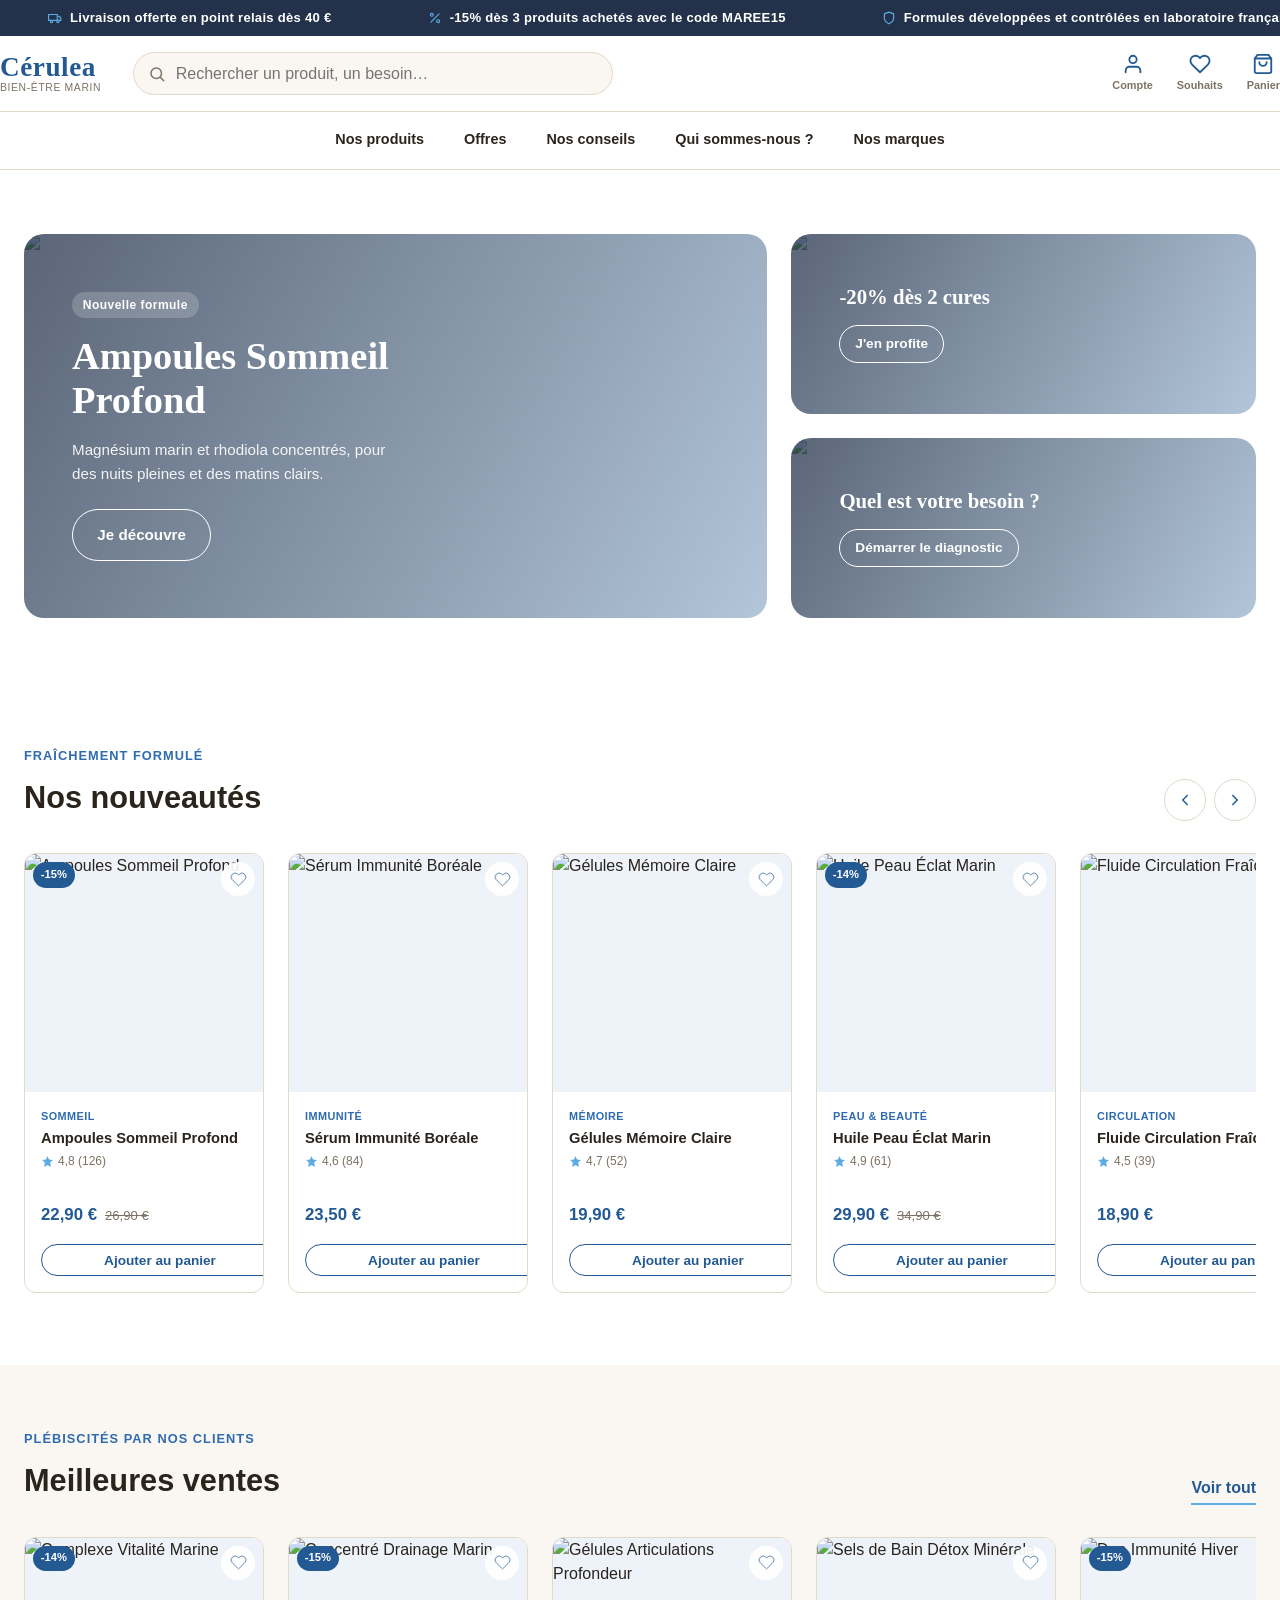
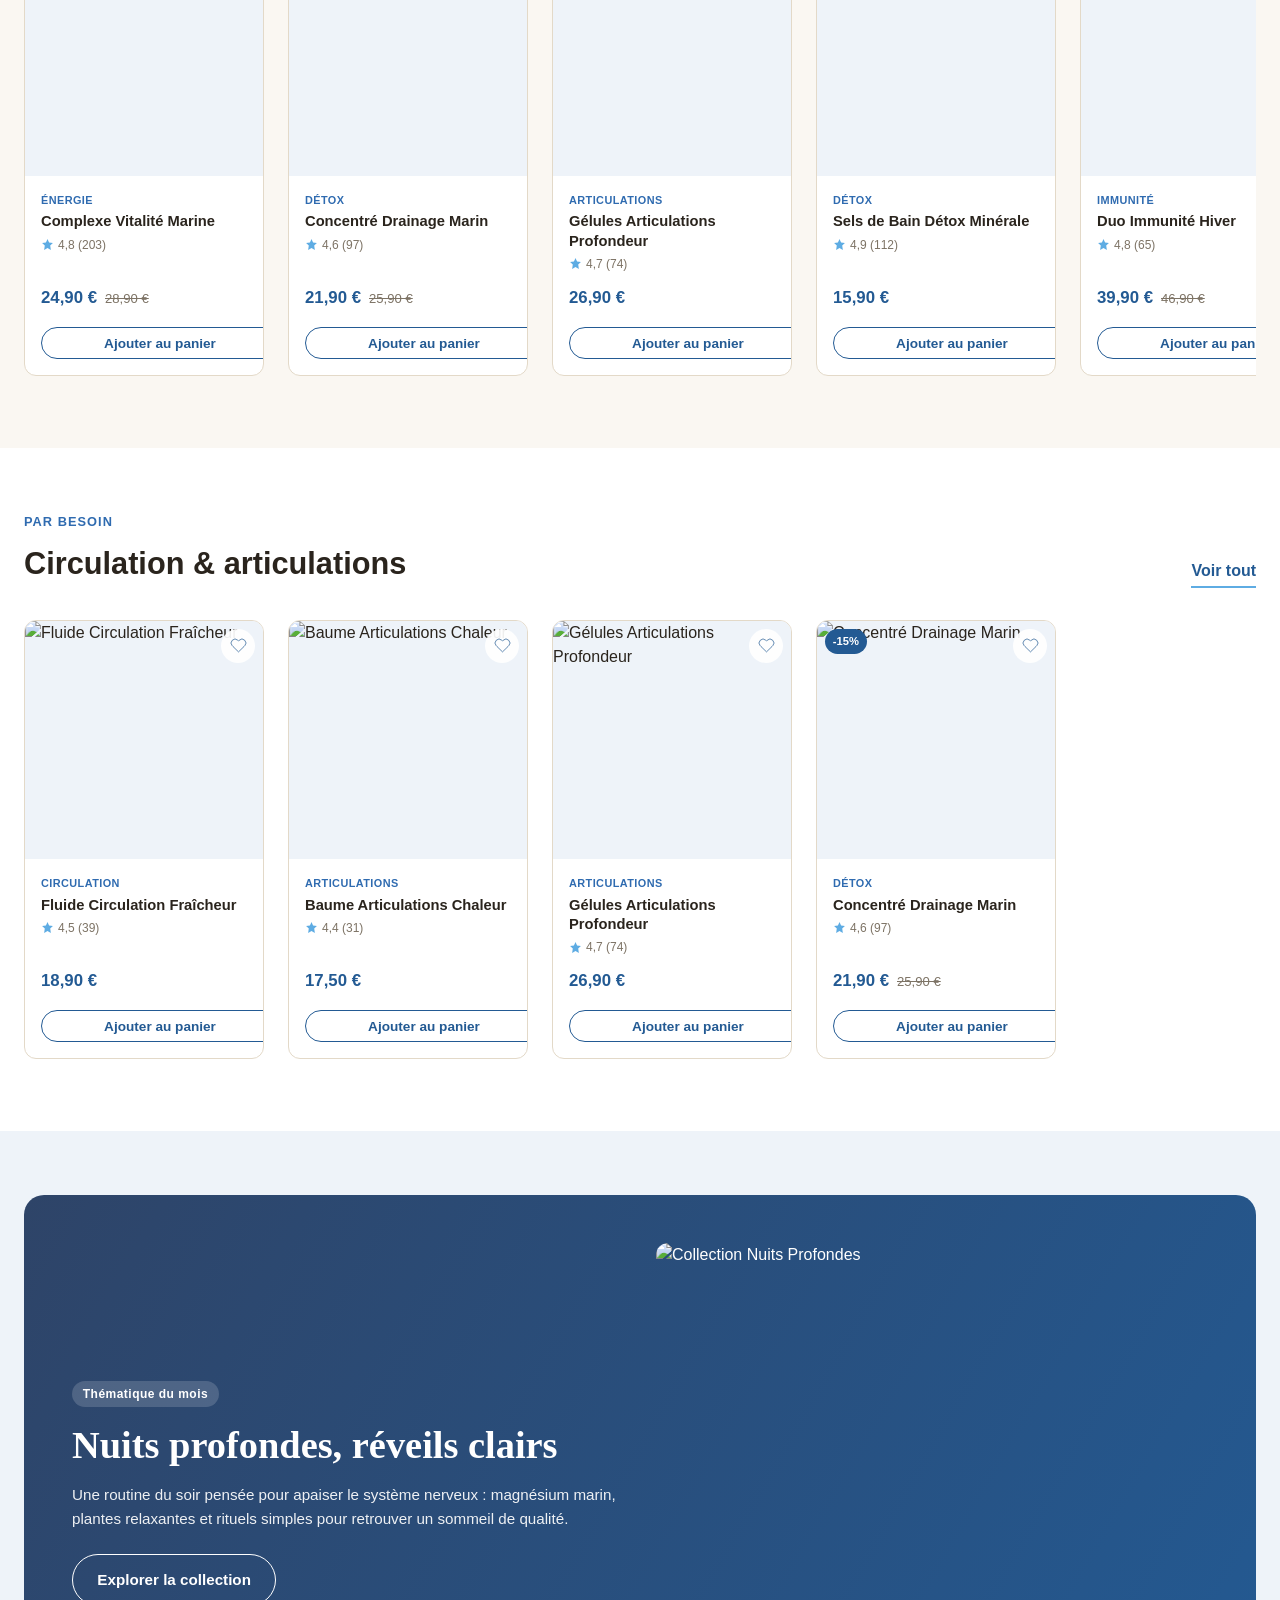
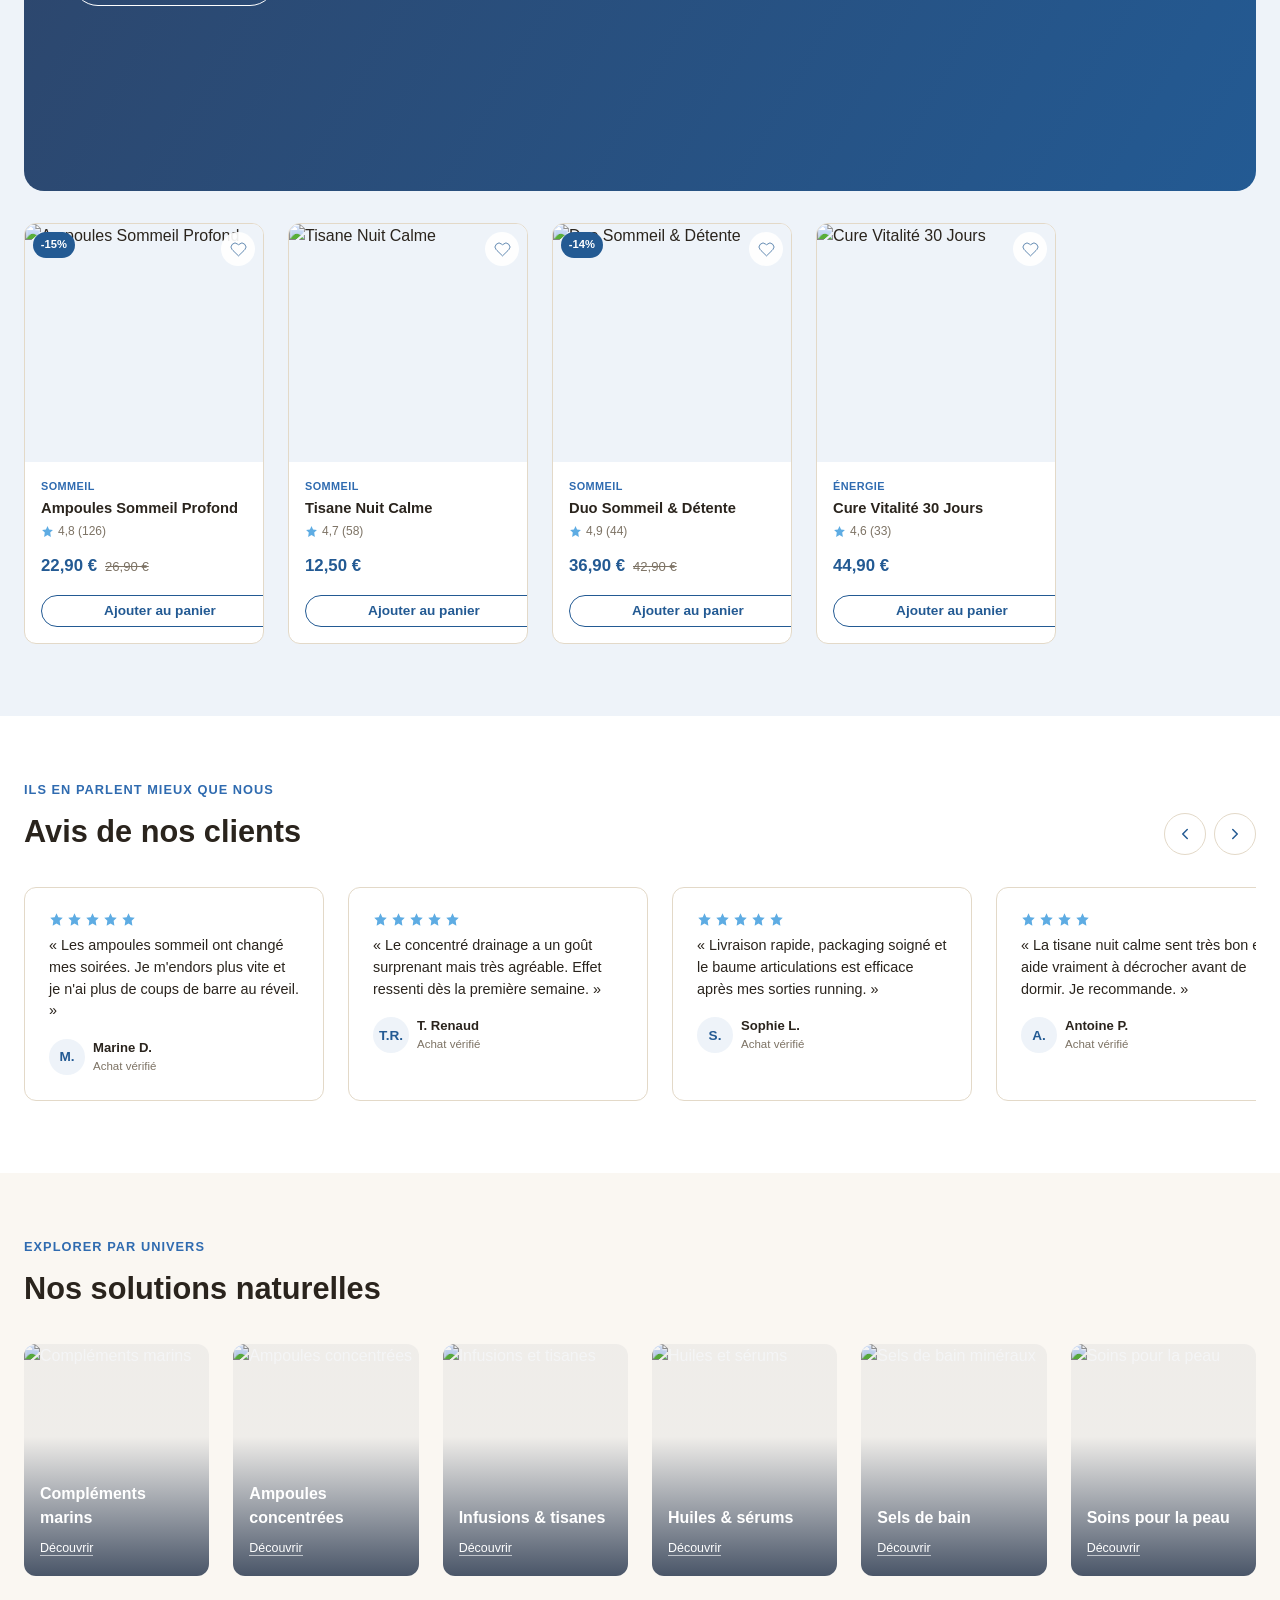
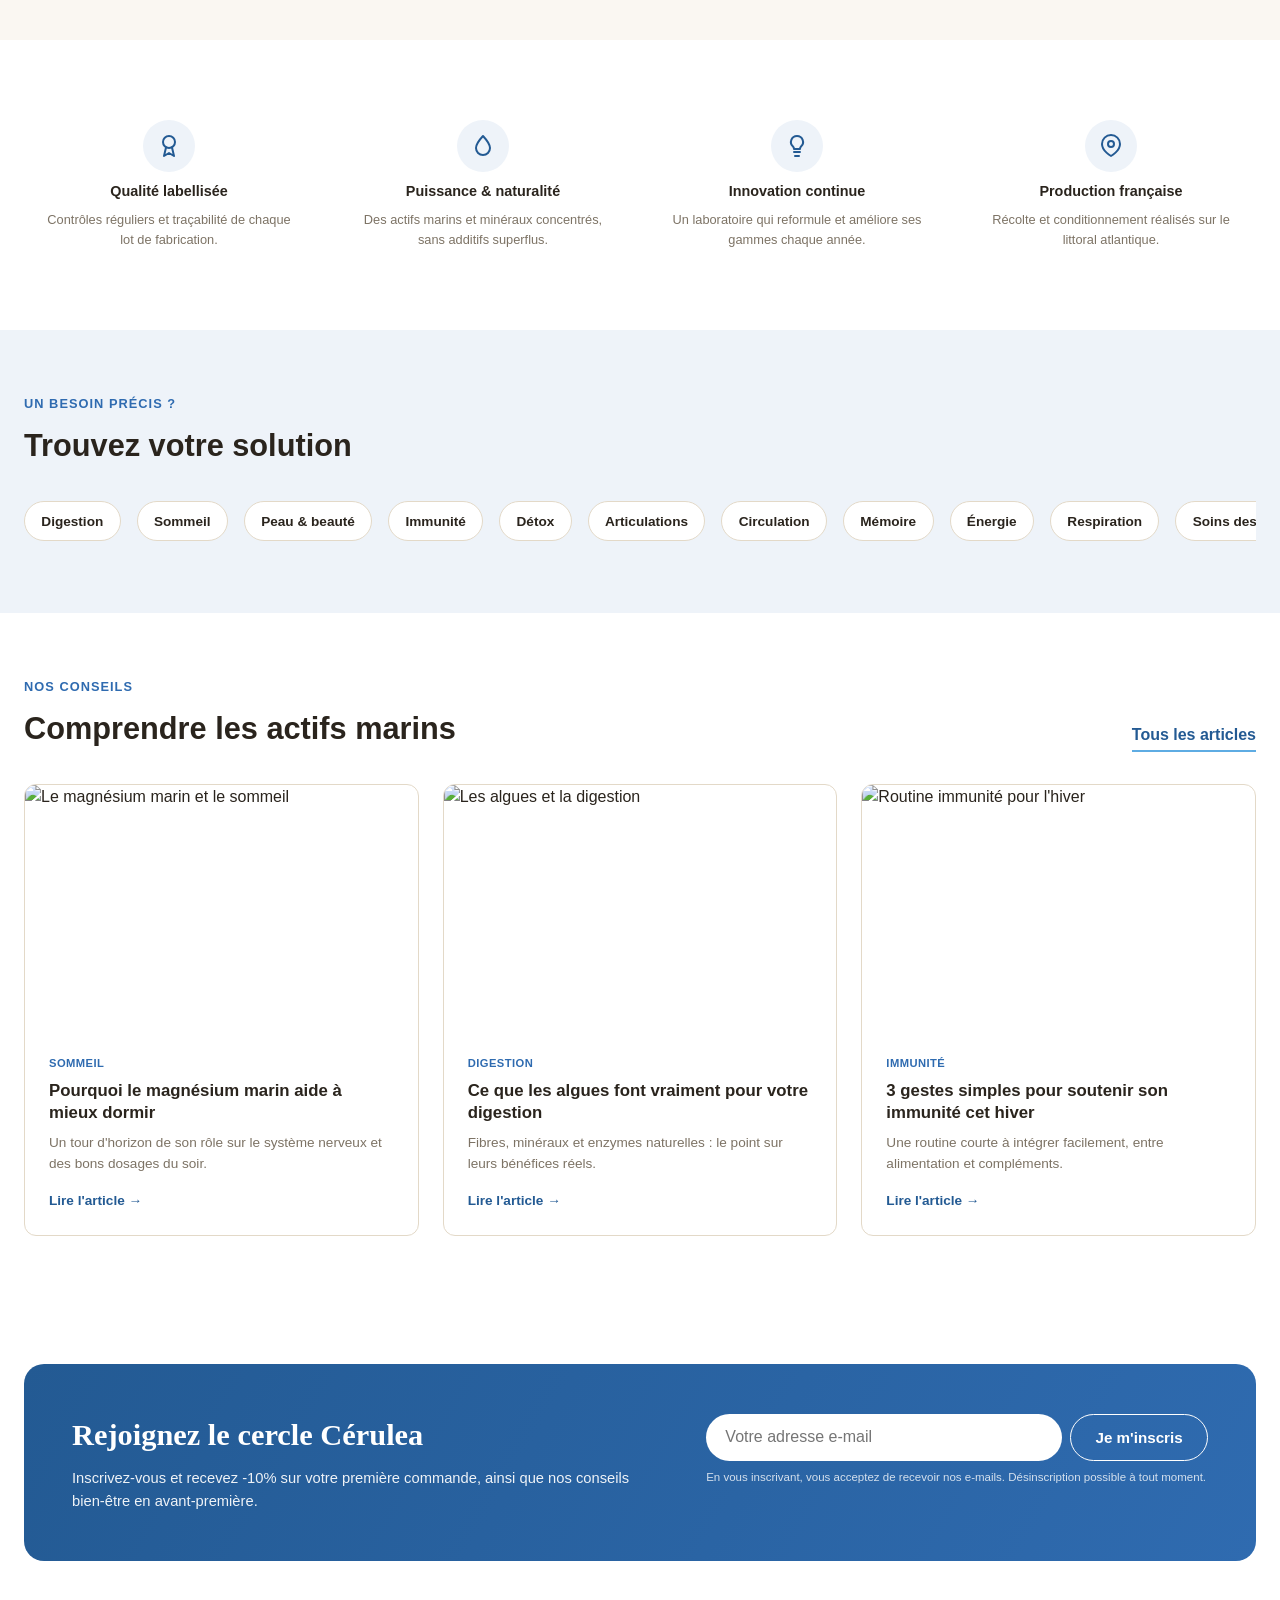
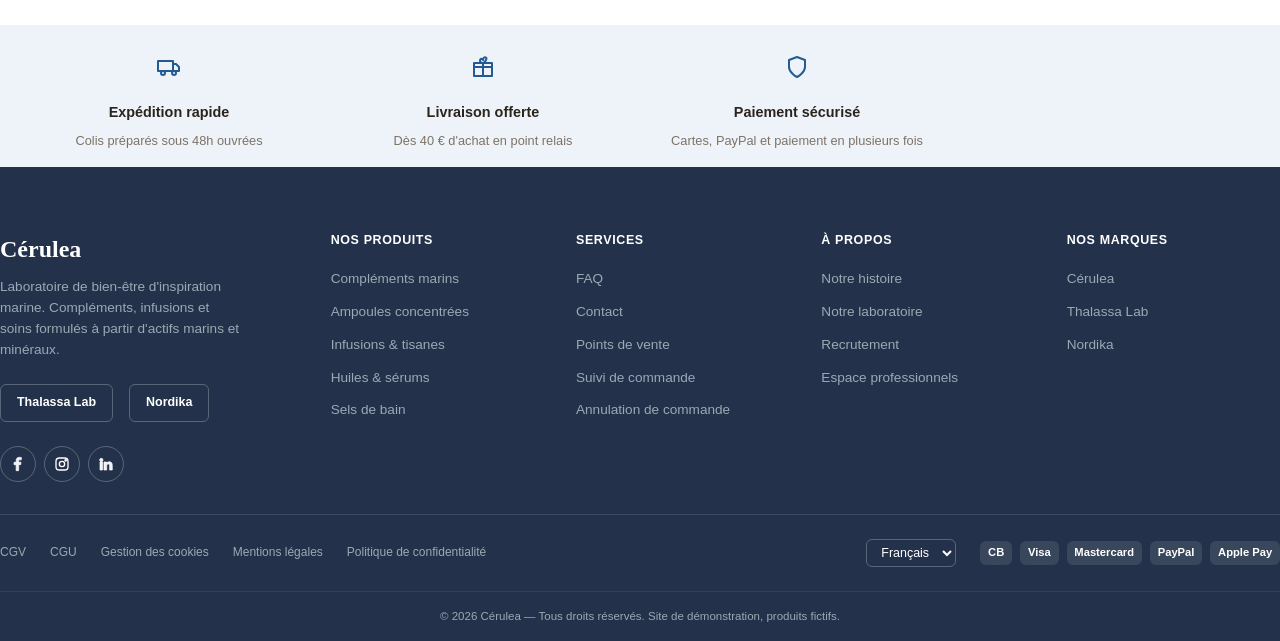
==== commit cbb0b05c: "Rend la fonction "Ajouter au panier" réellement fonctionnelle Les boutons panier (cartes produits + " ====
--- a/index.html
+++ b/index.html
@@ -76,7 +76,7 @@
       <a href="#" class="header-action">
         <svg viewBox="0 0 24 24" fill="none" stroke="currentColor" stroke-width="2" stroke-linecap="round" stroke-linejoin="round"><path d="M6 2 3 6v14a2 2 0 0 0 2 2h14a2 2 0 0 0 2-2V6l-3-4Z"/><path d="M3 6h18"/><path d="M16 10a4 4 0 0 1-8 0"/></svg>
         Panier
-        <span class="header-action-badge">0</span>
+        <span class="header-action-badge" data-cart-count>0</span>
       </a>
     </nav>
   </div>
@@ -225,7 +225,7 @@
               <div class="product-card-rating"><svg viewBox="0 0 24 24"><path d="M12 2l2.9 6.5L22 9.3l-5 4.6L18.2 22 12 18.3 5.8 22 7 13.9l-5-4.6 7.1-.8Z"/></svg> 4,8 (126)</div>
               <div class="product-card-prices"><span class="price-current">22,90&nbsp;€</span><span class="price-old">26,90&nbsp;€</span></div>
             </div>
-            <button class="btn btn--outline-blue btn--sm btn--block product-card-add">Ajouter au panier</button>
+            <button class="btn btn--outline-blue btn--sm btn--block product-card-add" data-product-id="ampoules-sommeil-profond">Ajouter au panier</button>
           </article>
 
           <article class="product-card">
@@ -239,7 +239,7 @@
               <div class="product-card-rating"><svg viewBox="0 0 24 24"><path d="M12 2l2.9 6.5L22 9.3l-5 4.6L18.2 22 12 18.3 5.8 22 7 13.9l-5-4.6 7.1-.8Z"/></svg> 4,6 (84)</div>
               <div class="product-card-prices"><span class="price-current">23,50&nbsp;€</span></div>
             </div>
-            <button class="btn btn--outline-blue btn--sm btn--block product-card-add">Ajouter au panier</button>
+            <button class="btn btn--outline-blue btn--sm btn--block product-card-add" data-product-id="serum-immunite-boreale">Ajouter au panier</button>
           </article>
 
           <article class="product-card">
@@ -253,7 +253,7 @@
               <div class="product-card-rating"><svg viewBox="0 0 24 24"><path d="M12 2l2.9 6.5L22 9.3l-5 4.6L18.2 22 12 18.3 5.8 22 7 13.9l-5-4.6 7.1-.8Z"/></svg> 4,7 (52)</div>
               <div class="product-card-prices"><span class="price-current">19,90&nbsp;€</span></div>
             </div>
-            <button class="btn btn--outline-blue btn--sm btn--block product-card-add">Ajouter au panier</button>
+            <button class="btn btn--outline-blue btn--sm btn--block product-card-add" data-product-id="gelules-memoire-claire">Ajouter au panier</button>
           </article>
 
           <article class="product-card">
@@ -268,7 +268,7 @@
               <div class="product-card-rating"><svg viewBox="0 0 24 24"><path d="M12 2l2.9 6.5L22 9.3l-5 4.6L18.2 22 12 18.3 5.8 22 7 13.9l-5-4.6 7.1-.8Z"/></svg> 4,9 (61)</div>
               <div class="product-card-prices"><span class="price-current">29,90&nbsp;€</span><span class="price-old">34,90&nbsp;€</span></div>
             </div>
-            <button class="btn btn--outline-blue btn--sm btn--block product-card-add">Ajouter au panier</button>
+            <button class="btn btn--outline-blue btn--sm btn--block product-card-add" data-product-id="huile-peau-eclat-marin">Ajouter au panier</button>
           </article>
 
           <article class="product-card">
@@ -282,7 +282,7 @@
               <div class="product-card-rating"><svg viewBox="0 0 24 24"><path d="M12 2l2.9 6.5L22 9.3l-5 4.6L18.2 22 12 18.3 5.8 22 7 13.9l-5-4.6 7.1-.8Z"/></svg> 4,5 (39)</div>
               <div class="product-card-prices"><span class="price-current">18,90&nbsp;€</span></div>
             </div>
-            <button class="btn btn--outline-blue btn--sm btn--block product-card-add">Ajouter au panier</button>
+            <button class="btn btn--outline-blue btn--sm btn--block product-card-add" data-product-id="fluide-circulation-fraicheur">Ajouter au panier</button>
           </article>
 
           <article class="product-card">
@@ -296,7 +296,7 @@
               <div class="product-card-rating"><svg viewBox="0 0 24 24"><path d="M12 2l2.9 6.5L22 9.3l-5 4.6L18.2 22 12 18.3 5.8 22 7 13.9l-5-4.6 7.1-.8Z"/></svg> 4,7 (28)</div>
               <div class="product-card-prices"><span class="price-current">27,90&nbsp;€</span></div>
             </div>
-            <button class="btn btn--outline-blue btn--sm btn--block product-card-add">Ajouter au panier</button>
+            <button class="btn btn--outline-blue btn--sm btn--block product-card-add" data-product-id="complexe-peau-hydratation">Ajouter au panier</button>
           </article>
 
         </div>
@@ -329,7 +329,7 @@
               <div class="product-card-rating"><svg viewBox="0 0 24 24"><path d="M12 2l2.9 6.5L22 9.3l-5 4.6L18.2 22 12 18.3 5.8 22 7 13.9l-5-4.6 7.1-.8Z"/></svg> 4,8 (203)</div>
               <div class="product-card-prices"><span class="price-current">24,90&nbsp;€</span><span class="price-old">28,90&nbsp;€</span></div>
             </div>
-            <button class="btn btn--outline-blue btn--sm btn--block product-card-add">Ajouter au panier</button>
+            <button class="btn btn--outline-blue btn--sm btn--block product-card-add" data-product-id="complexe-vitalite-marine">Ajouter au panier</button>
           </article>
 
           <article class="product-card">
@@ -344,7 +344,7 @@
               <div class="product-card-rating"><svg viewBox="0 0 24 24"><path d="M12 2l2.9 6.5L22 9.3l-5 4.6L18.2 22 12 18.3 5.8 22 7 13.9l-5-4.6 7.1-.8Z"/></svg> 4,6 (97)</div>
               <div class="product-card-prices"><span class="price-current">21,90&nbsp;€</span><span class="price-old">25,90&nbsp;€</span></div>
             </div>
-            <button class="btn btn--outline-blue btn--sm btn--block product-card-add">Ajouter au panier</button>
+            <button class="btn btn--outline-blue btn--sm btn--block product-card-add" data-product-id="concentre-drainage-marin">Ajouter au panier</button>
           </article>
 
           <article class="product-card">
@@ -358,7 +358,7 @@
               <div class="product-card-rating"><svg viewBox="0 0 24 24"><path d="M12 2l2.9 6.5L22 9.3l-5 4.6L18.2 22 12 18.3 5.8 22 7 13.9l-5-4.6 7.1-.8Z"/></svg> 4,7 (74)</div>
               <div class="product-card-prices"><span class="price-current">26,90&nbsp;€</span></div>
             </div>
-            <button class="btn btn--outline-blue btn--sm btn--block product-card-add">Ajouter au panier</button>
+            <button class="btn btn--outline-blue btn--sm btn--block product-card-add" data-product-id="gelules-articulations-profondeur">Ajouter au panier</button>
           </article>
 
           <article class="product-card">
@@ -372,7 +372,7 @@
               <div class="product-card-rating"><svg viewBox="0 0 24 24"><path d="M12 2l2.9 6.5L22 9.3l-5 4.6L18.2 22 12 18.3 5.8 22 7 13.9l-5-4.6 7.1-.8Z"/></svg> 4,9 (112)</div>
               <div class="product-card-prices"><span class="price-current">15,90&nbsp;€</span></div>
             </div>
-            <button class="btn btn--outline-blue btn--sm btn--block product-card-add">Ajouter au panier</button>
+            <button class="btn btn--outline-blue btn--sm btn--block product-card-add" data-product-id="sels-bain-detox-minerale">Ajouter au panier</button>
           </article>
 
           <article class="product-card">
@@ -387,7 +387,7 @@
               <div class="product-card-rating"><svg viewBox="0 0 24 24"><path d="M12 2l2.9 6.5L22 9.3l-5 4.6L18.2 22 12 18.3 5.8 22 7 13.9l-5-4.6 7.1-.8Z"/></svg> 4,8 (65)</div>
               <div class="product-card-prices"><span class="price-current">39,90&nbsp;€</span><span class="price-old">46,90&nbsp;€</span></div>
             </div>
-            <button class="btn btn--outline-blue btn--sm btn--block product-card-add">Ajouter au panier</button>
+            <button class="btn btn--outline-blue btn--sm btn--block product-card-add" data-product-id="duo-immunite-hiver">Ajouter au panier</button>
           </article>
 
           <article class="product-card">
@@ -401,7 +401,7 @@
               <div class="product-card-rating"><svg viewBox="0 0 24 24"><path d="M12 2l2.9 6.5L22 9.3l-5 4.6L18.2 22 12 18.3 5.8 22 7 13.9l-5-4.6 7.1-.8Z"/></svg> 4,6 (48)</div>
               <div class="product-card-prices"><span class="price-current">11,90&nbsp;€</span></div>
             </div>
-            <button class="btn btn--outline-blue btn--sm btn--block product-card-add">Ajouter au panier</button>
+            <button class="btn btn--outline-blue btn--sm btn--block product-card-add" data-product-id="infusion-digestion-douce">Ajouter au panier</button>
           </article>
 
         </div>
@@ -433,7 +433,7 @@
               <div class="product-card-rating"><svg viewBox="0 0 24 24"><path d="M12 2l2.9 6.5L22 9.3l-5 4.6L18.2 22 12 18.3 5.8 22 7 13.9l-5-4.6 7.1-.8Z"/></svg> 4,5 (39)</div>
               <div class="product-card-prices"><span class="price-current">18,90&nbsp;€</span></div>
             </div>
-            <button class="btn btn--outline-blue btn--sm btn--block product-card-add">Ajouter au panier</button>
+            <button class="btn btn--outline-blue btn--sm btn--block product-card-add" data-product-id="fluide-circulation-fraicheur-2">Ajouter au panier</button>
           </article>
 
           <article class="product-card">
@@ -447,7 +447,7 @@
               <div class="product-card-rating"><svg viewBox="0 0 24 24"><path d="M12 2l2.9 6.5L22 9.3l-5 4.6L18.2 22 12 18.3 5.8 22 7 13.9l-5-4.6 7.1-.8Z"/></svg> 4,4 (31)</div>
               <div class="product-card-prices"><span class="price-current">17,50&nbsp;€</span></div>
             </div>
-            <button class="btn btn--outline-blue btn--sm btn--block product-card-add">Ajouter au panier</button>
+            <button class="btn btn--outline-blue btn--sm btn--block product-card-add" data-product-id="baume-articulations-chaleur">Ajouter au panier</button>
           </article>
 
           <article class="product-card">
@@ -461,7 +461,7 @@
               <div class="product-card-rating"><svg viewBox="0 0 24 24"><path d="M12 2l2.9 6.5L22 9.3l-5 4.6L18.2 22 12 18.3 5.8 22 7 13.9l-5-4.6 7.1-.8Z"/></svg> 4,7 (74)</div>
               <div class="product-card-prices"><span class="price-current">26,90&nbsp;€</span></div>
             </div>
-            <button class="btn btn--outline-blue btn--sm btn--block product-card-add">Ajouter au panier</button>
+            <button class="btn btn--outline-blue btn--sm btn--block product-card-add" data-product-id="gelules-articulations-profondeur-2">Ajouter au panier</button>
           </article>
 
           <article class="product-card">
@@ -476,7 +476,7 @@
               <div class="product-card-rating"><svg viewBox="0 0 24 24"><path d="M12 2l2.9 6.5L22 9.3l-5 4.6L18.2 22 12 18.3 5.8 22 7 13.9l-5-4.6 7.1-.8Z"/></svg> 4,6 (97)</div>
               <div class="product-card-prices"><span class="price-current">21,90&nbsp;€</span><span class="price-old">25,90&nbsp;€</span></div>
             </div>
-            <button class="btn btn--outline-blue btn--sm btn--block product-card-add">Ajouter au panier</button>
+            <button class="btn btn--outline-blue btn--sm btn--block product-card-add" data-product-id="concentre-drainage-marin-2">Ajouter au panier</button>
           </article>
 
         </div>
@@ -514,7 +514,7 @@
               <div class="product-card-rating"><svg viewBox="0 0 24 24"><path d="M12 2l2.9 6.5L22 9.3l-5 4.6L18.2 22 12 18.3 5.8 22 7 13.9l-5-4.6 7.1-.8Z"/></svg> 4,8 (126)</div>
               <div class="product-card-prices"><span class="price-current">22,90&nbsp;€</span><span class="price-old">26,90&nbsp;€</span></div>
             </div>
-            <button class="btn btn--outline-blue btn--sm btn--block product-card-add">Ajouter au panier</button>
+            <button class="btn btn--outline-blue btn--sm btn--block product-card-add" data-product-id="ampoules-sommeil-profond-2">Ajouter au panier</button>
           </article>
 
           <article class="product-card">
@@ -528,7 +528,7 @@
               <div class="product-card-rating"><svg viewBox="0 0 24 24"><path d="M12 2l2.9 6.5L22 9.3l-5 4.6L18.2 22 12 18.3 5.8 22 7 13.9l-5-4.6 7.1-.8Z"/></svg> 4,7 (58)</div>
               <div class="product-card-prices"><span class="price-current">12,50&nbsp;€</span></div>
             </div>
-            <button class="btn btn--outline-blue btn--sm btn--block product-card-add">Ajouter au panier</button>
+            <button class="btn btn--outline-blue btn--sm btn--block product-card-add" data-product-id="tisane-nuit-calme">Ajouter au panier</button>
           </article>
 
           <article class="product-card">
@@ -543,7 +543,7 @@
               <div class="product-card-rating"><svg viewBox="0 0 24 24"><path d="M12 2l2.9 6.5L22 9.3l-5 4.6L18.2 22 12 18.3 5.8 22 7 13.9l-5-4.6 7.1-.8Z"/></svg> 4,9 (44)</div>
               <div class="product-card-prices"><span class="price-current">36,90&nbsp;€</span><span class="price-old">42,90&nbsp;€</span></div>
             </div>
-            <button class="btn btn--outline-blue btn--sm btn--block product-card-add">Ajouter au panier</button>
+            <button class="btn btn--outline-blue btn--sm btn--block product-card-add" data-product-id="duo-sommeil-detente">Ajouter au panier</button>
           </article>
 
           <article class="product-card">
@@ -557,7 +557,7 @@
               <div class="product-card-rating"><svg viewBox="0 0 24 24"><path d="M12 2l2.9 6.5L22 9.3l-5 4.6L18.2 22 12 18.3 5.8 22 7 13.9l-5-4.6 7.1-.8Z"/></svg> 4,6 (33)</div>
               <div class="product-card-prices"><span class="price-current">44,90&nbsp;€</span></div>
             </div>
-            <button class="btn btn--outline-blue btn--sm btn--block product-card-add">Ajouter au panier</button>
+            <button class="btn btn--outline-blue btn--sm btn--block product-card-add" data-product-id="cure-vitalite-30-jours">Ajouter au panier</button>
           </article>
 
         </div>
@@ -946,6 +946,7 @@
 <script src="js/mega-menu.js"></script>
 <script src="js/carousel.js"></script>
 <script src="js/wishlist.js"></script>
+<script src="js/cart.js"></script>
 <script src="js/newsletter.js"></script>
 </body>
 </html>
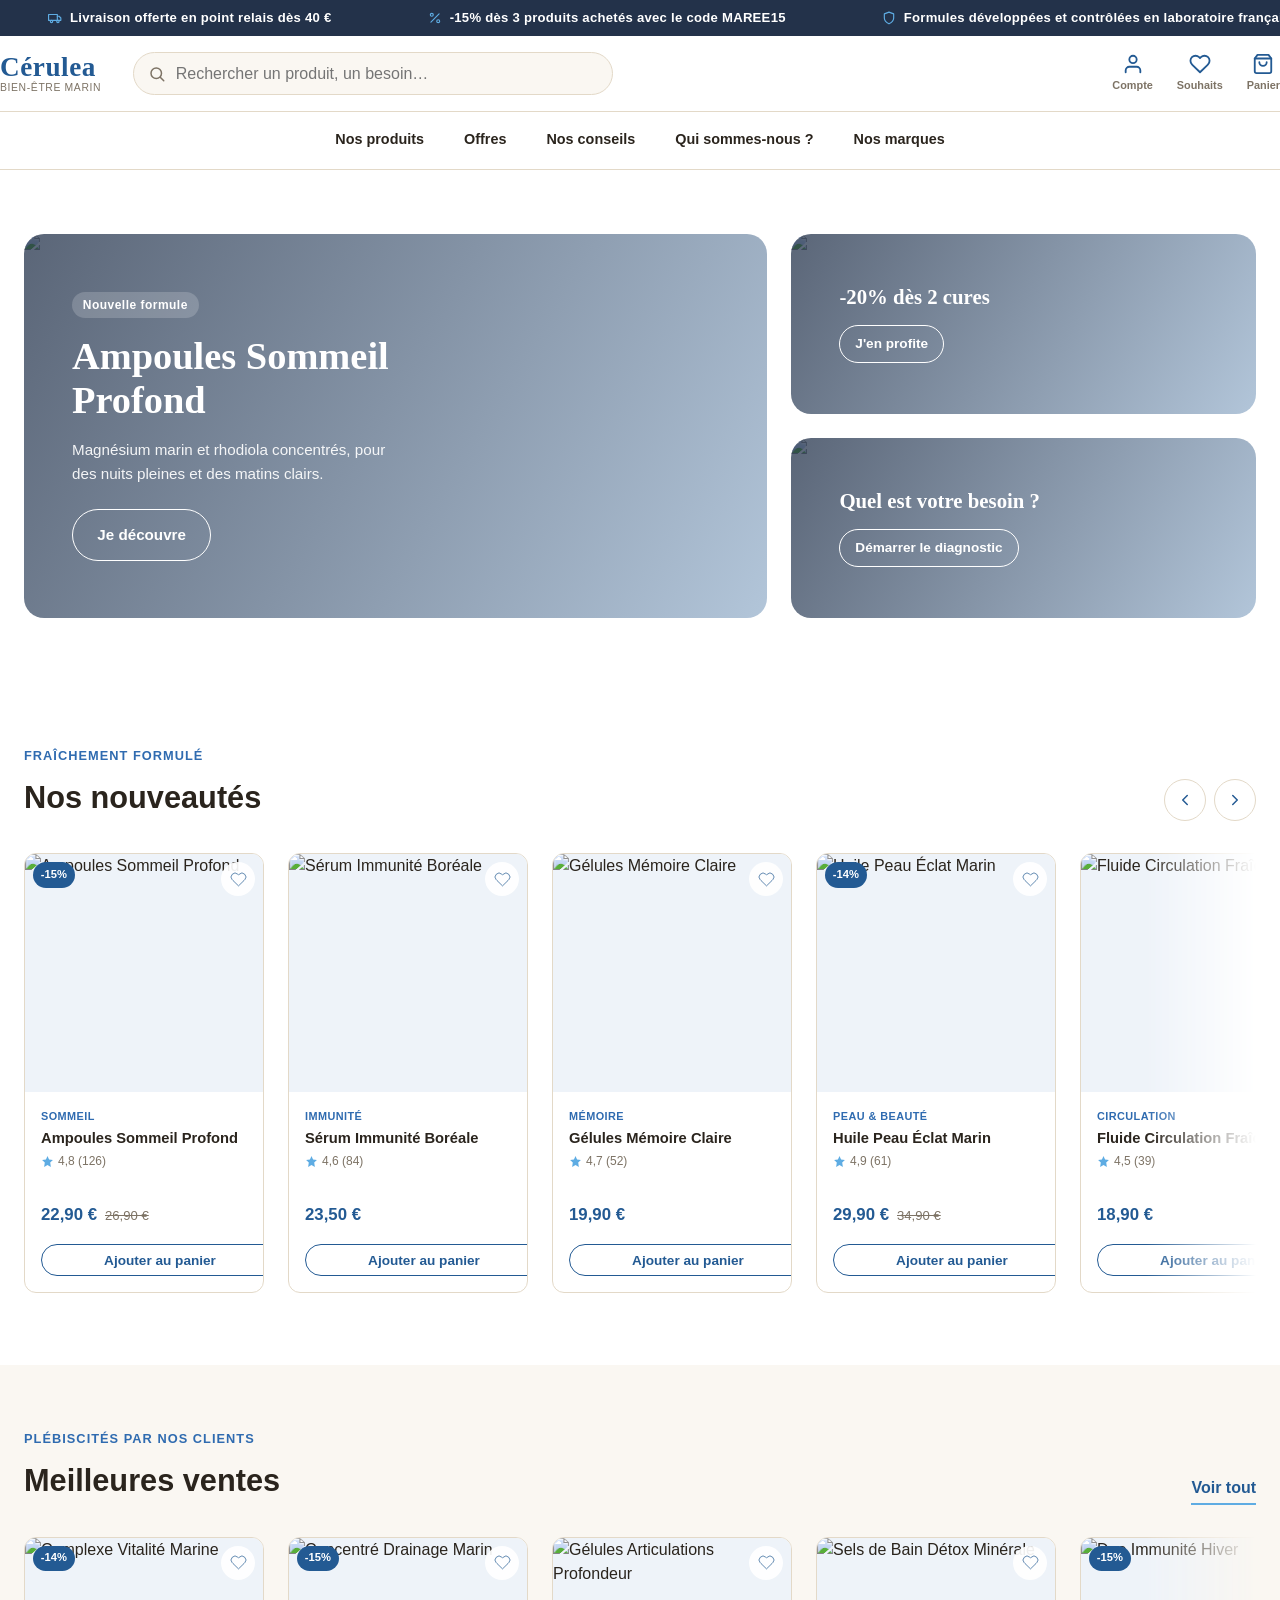
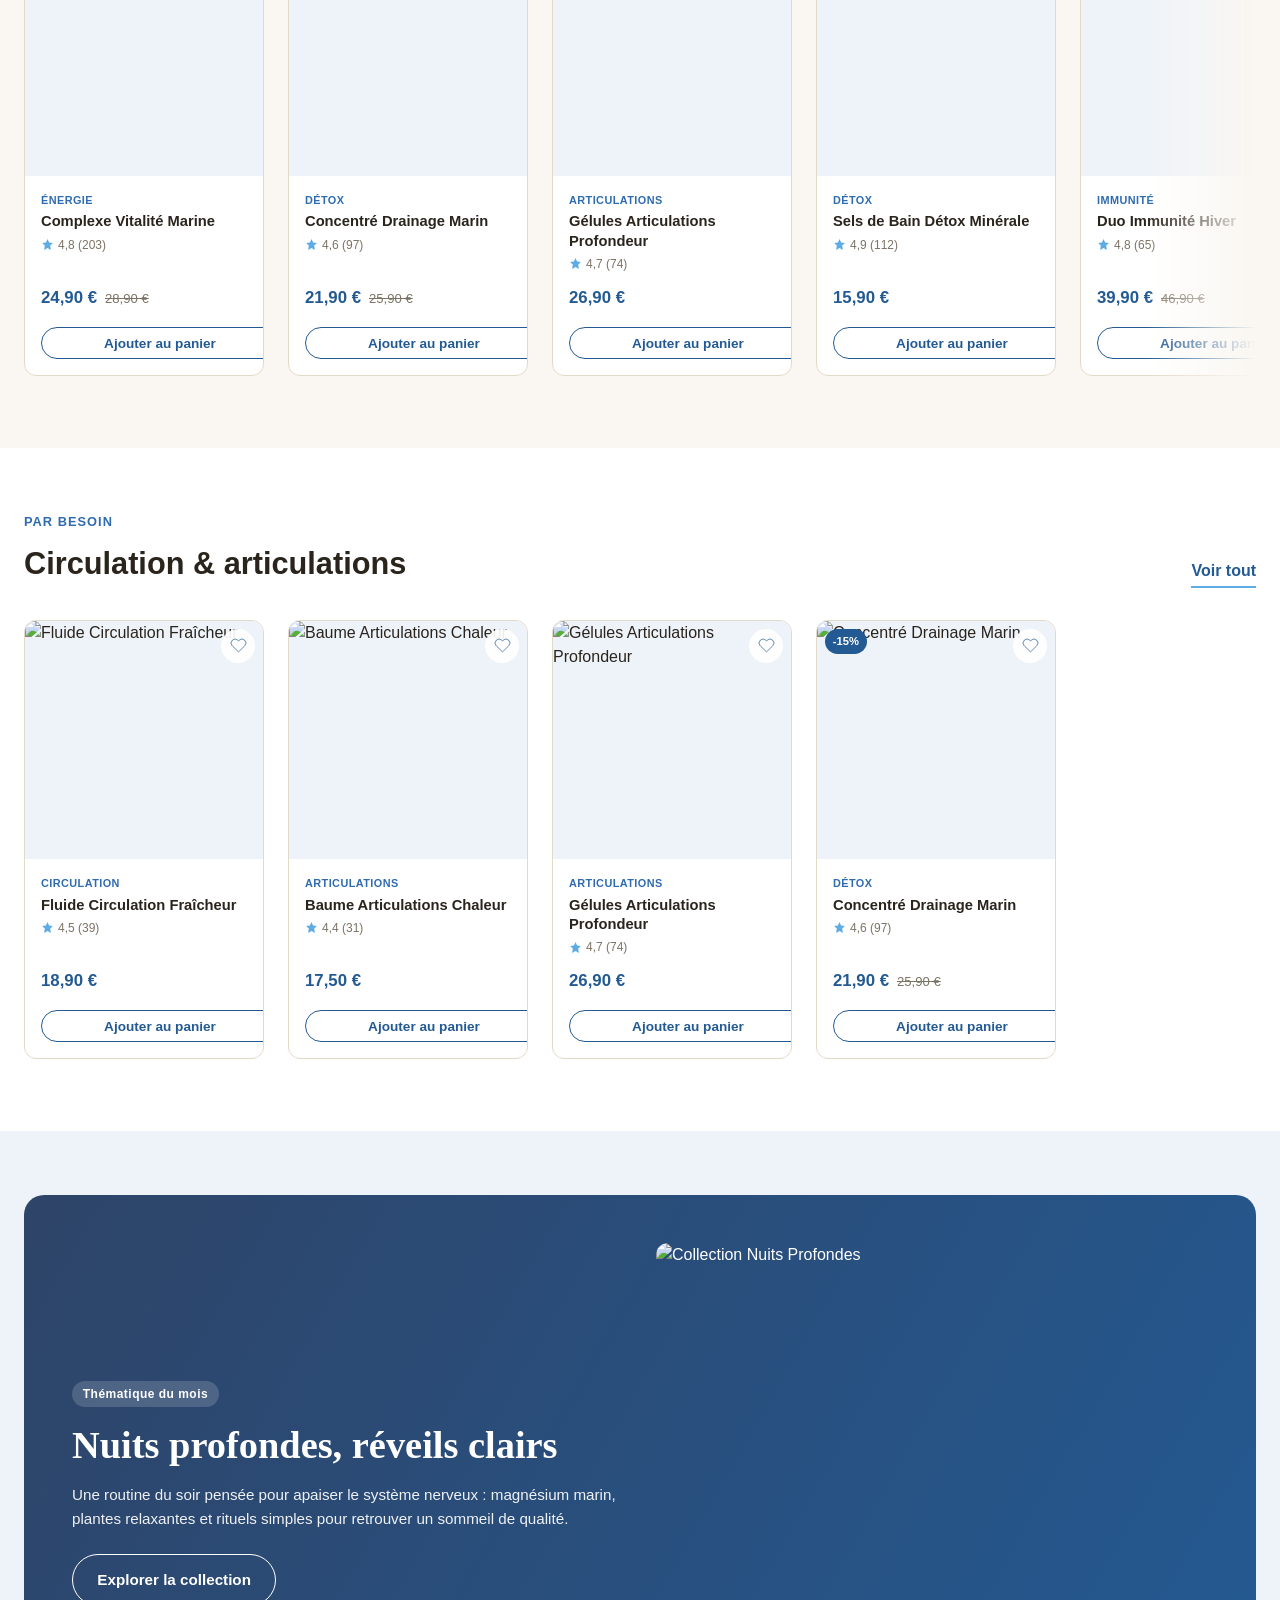
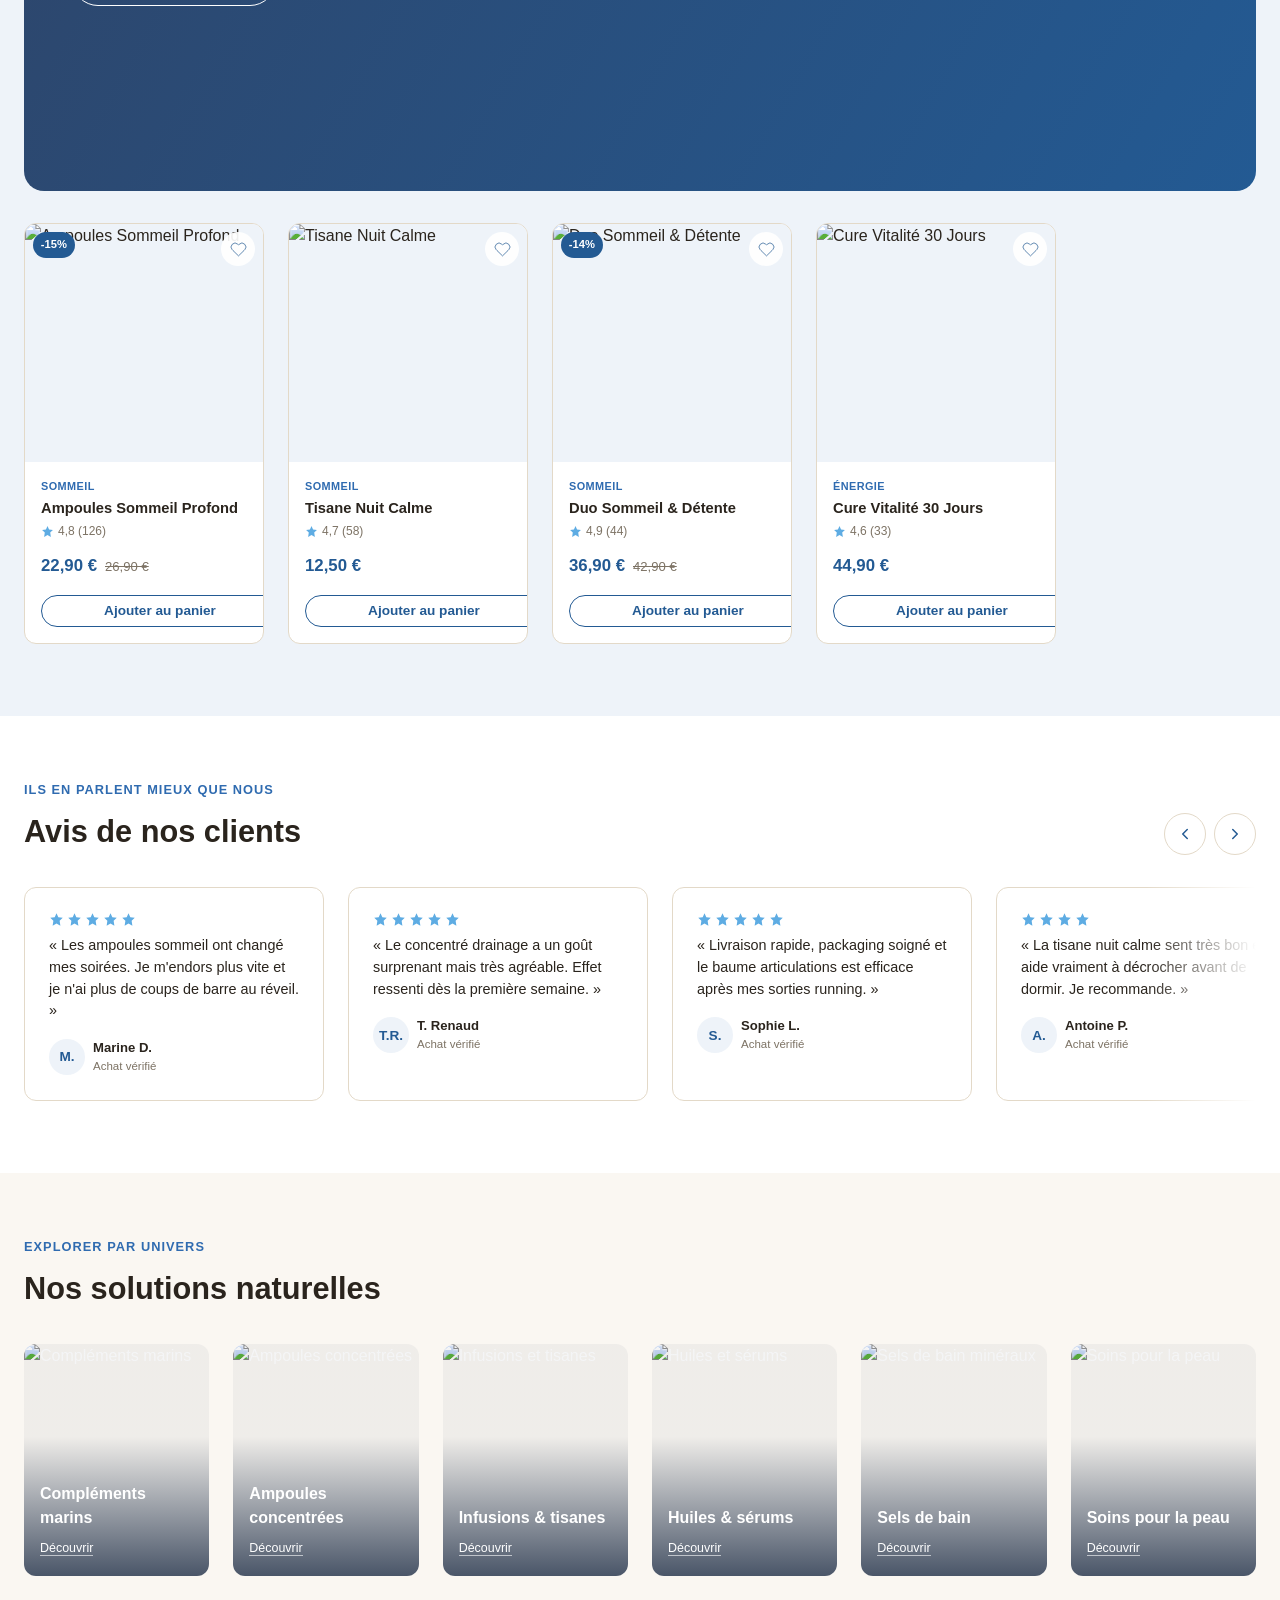
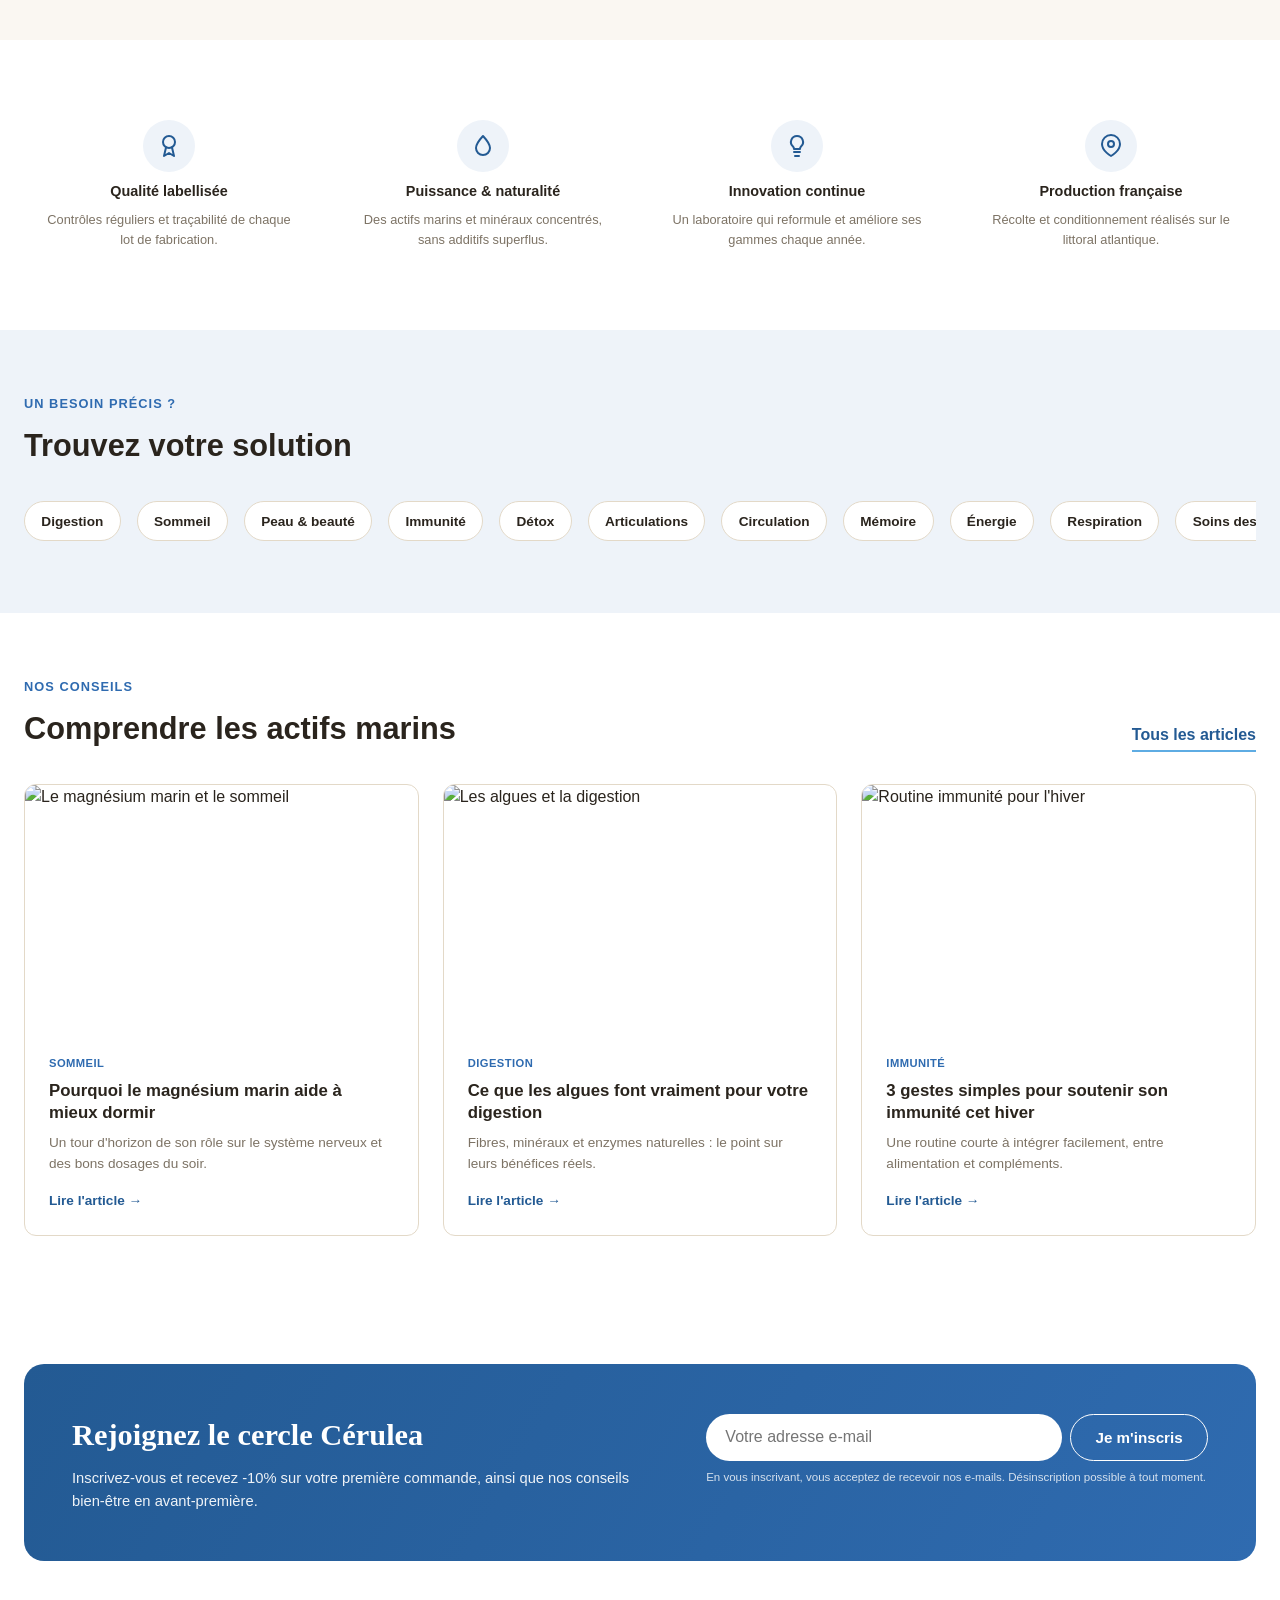
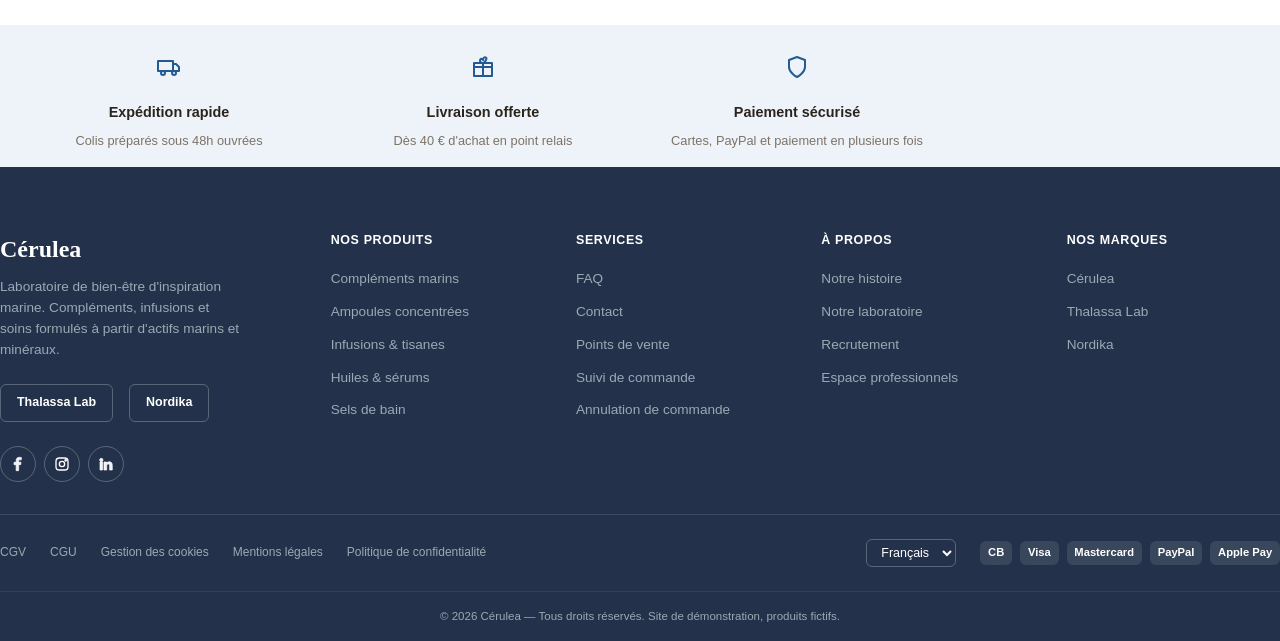
==== commit 76e1663c: "Rend la recherche et les formulaires réellement fonctionnels - Barre de recherche : résultats produi" ====
--- a/index.html
+++ b/index.html
@@ -825,8 +825,11 @@
         </div>
         <div>
           <form class="newsletter-form" data-newsletter-form>
+            <input type="hidden" name="access_key" value="d5e40b26-a71e-431a-a617-244af5ef81bb">
+            <input type="hidden" name="subject" value="Nouvelle inscription newsletter — Cérulea (site de démonstration)">
+            <input type="hidden" name="from_name" value="Newsletter Cérulea">
             <label for="newsletter-email" class="visually-hidden">Adresse e-mail</label>
-            <input id="newsletter-email" type="email" required placeholder="Votre adresse e-mail">
+            <input id="newsletter-email" name="email" type="email" required placeholder="Votre adresse e-mail">
             <button type="submit" class="btn btn--outline">Je m'inscris</button>
           </form>
           <p class="newsletter-note">En vous inscrivant, vous acceptez de recevoir nos e-mails. Désinscription possible à tout moment.</p>
@@ -943,10 +946,12 @@
 </footer>
 
 <script src="js/main.js"></script>
+<script src="js/products.js"></script>
 <script src="js/mega-menu.js"></script>
 <script src="js/carousel.js"></script>
 <script src="js/wishlist.js"></script>
 <script src="js/cart.js"></script>
+<script src="js/search.js"></script>
 <script src="js/newsletter.js"></script>
 </body>
 </html>
--- a/css/layout.css
+++ b/css/layout.css
@@ -33,6 +33,9 @@
   padding-bottom: var(--space-2);
   scrollbar-width: thin;
   scrollbar-color: var(--c-secondary) var(--c-bg-alt);
+  /* Estompe la carte suivante coupée en bord de piste plutôt que de la trancher net */
+  -webkit-mask-image: linear-gradient(to right, black calc(100% - 110px), transparent 100%);
+  mask-image: linear-gradient(to right, black calc(100% - 110px), transparent 100%);
 }
 
 .carousel-track::-webkit-scrollbar {
--- a/css/components.css
+++ b/css/components.css
@@ -121,6 +121,70 @@
   width: 18px;
   height: 18px;
   stroke: var(--c-text-muted);
+}
+
+.search-results {
+  position: absolute;
+  top: calc(100% + var(--space-2));
+  left: 0;
+  right: 0;
+  background: var(--c-white);
+  border: 1px solid var(--c-border);
+  border-radius: var(--radius-md);
+  box-shadow: var(--shadow-lg);
+  padding: var(--space-2);
+  z-index: 70;
+  max-height: 70vh;
+  overflow-y: auto;
+}
+
+.search-result-item {
+  display: flex;
+  align-items: center;
+  gap: var(--space-3);
+  padding: var(--space-2);
+  border-radius: var(--radius-sm);
+  transition: background var(--transition-fast);
+}
+
+.search-result-item:hover {
+  background: var(--c-section-accent);
+}
+
+.search-result-item img {
+  width: 44px;
+  height: 44px;
+  border-radius: var(--radius-sm);
+  object-fit: cover;
+  flex-shrink: 0;
+}
+
+.search-result-name {
+  display: block;
+  font-size: 0.88rem;
+  font-weight: 600;
+  color: var(--c-text);
+}
+
+.search-result-meta {
+  display: block;
+  font-size: 0.76rem;
+  color: var(--c-text-muted);
+  margin-top: 2px;
+}
+
+.search-results-empty {
+  padding: var(--space-3);
+  font-size: 0.88rem;
+  color: var(--c-text-muted);
+  text-align: center;
+}
+
+.search-results-empty a {
+  display: block;
+  margin-top: var(--space-2);
+  color: var(--c-primary);
+  font-weight: 600;
 }
 
 .header-actions {
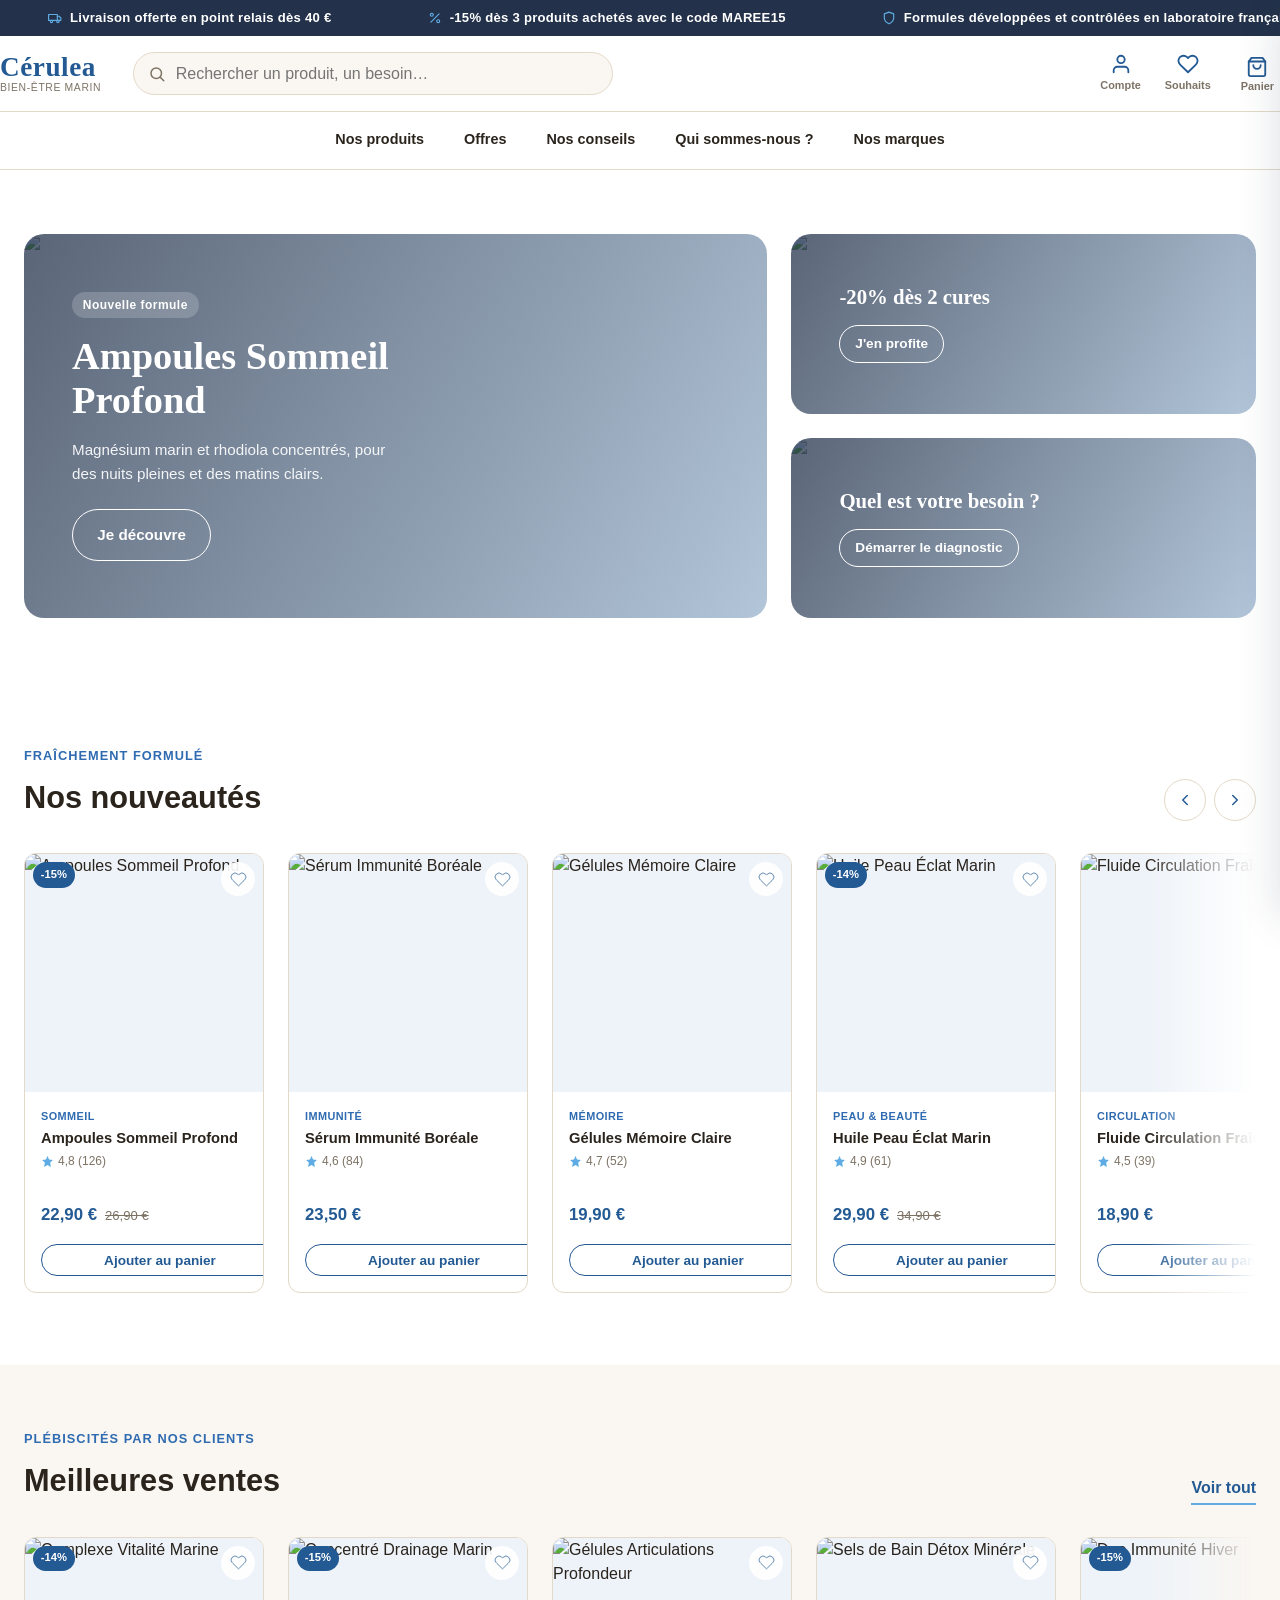
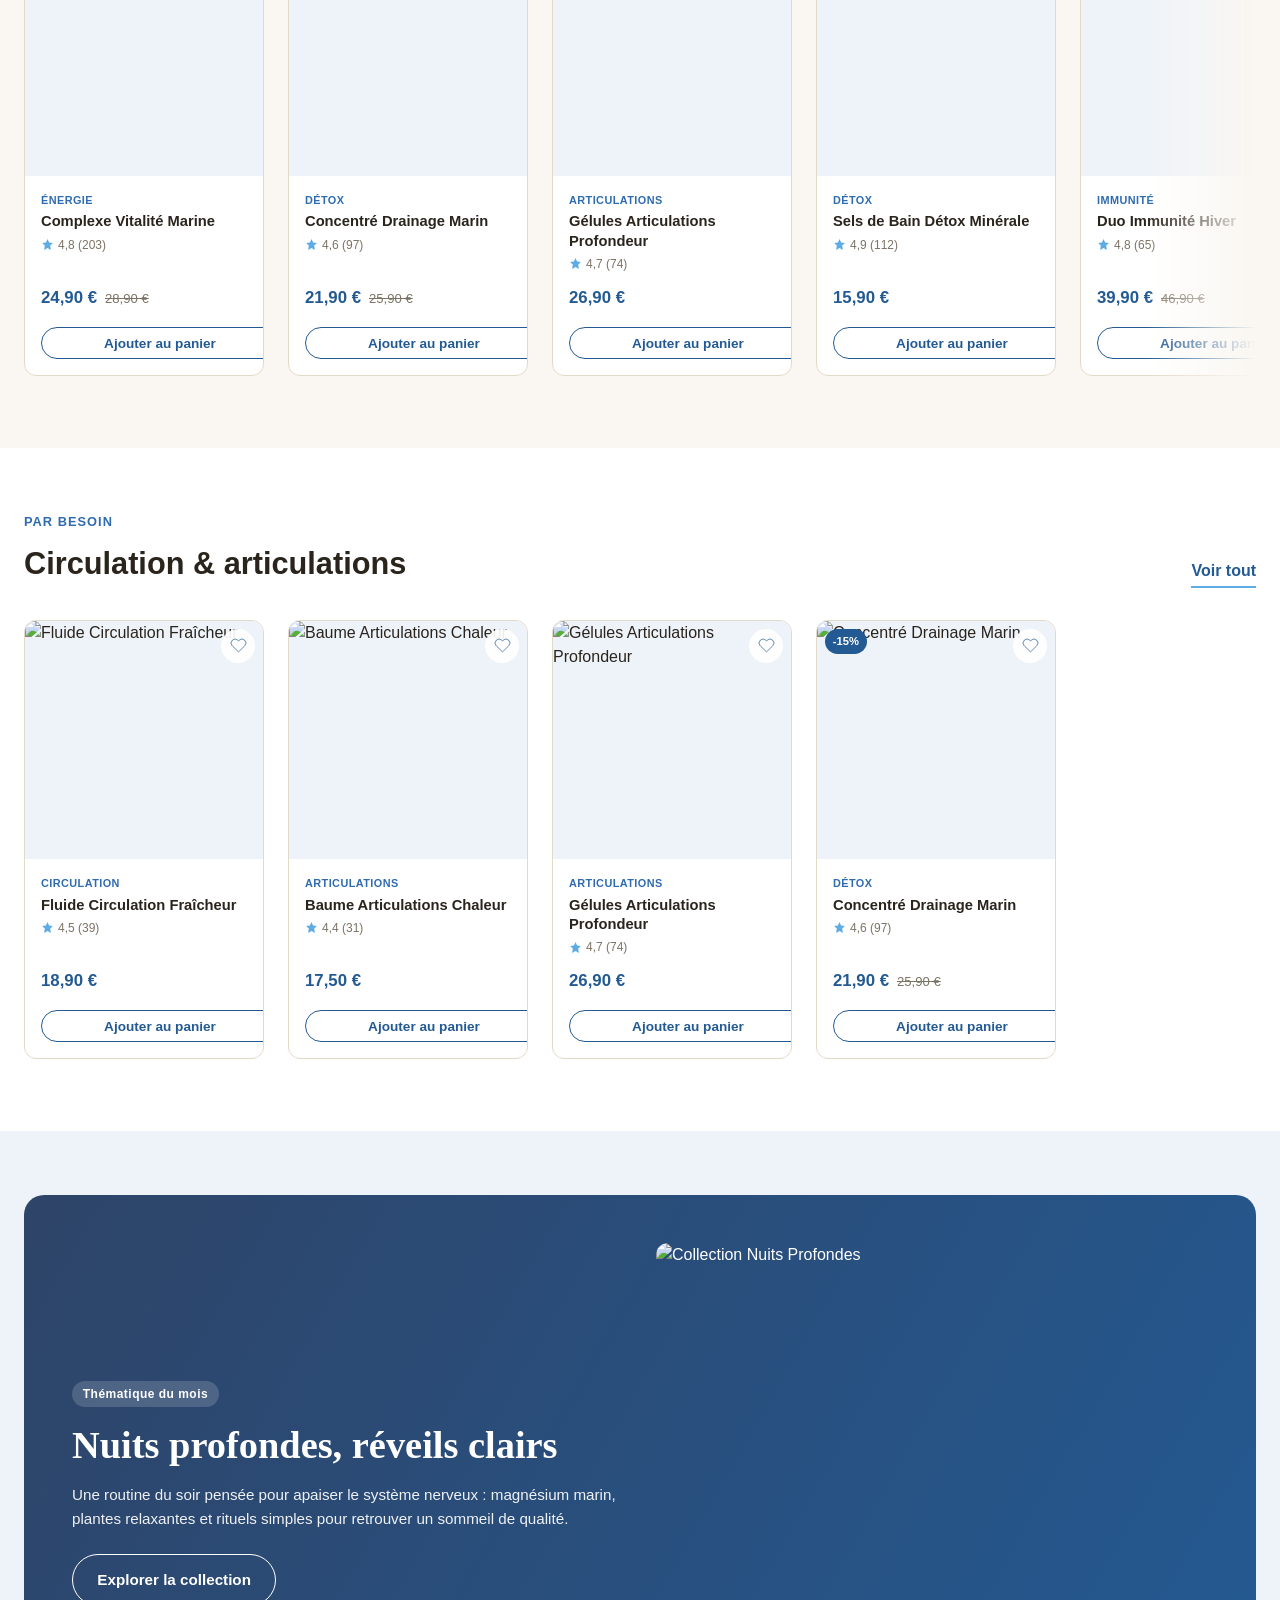
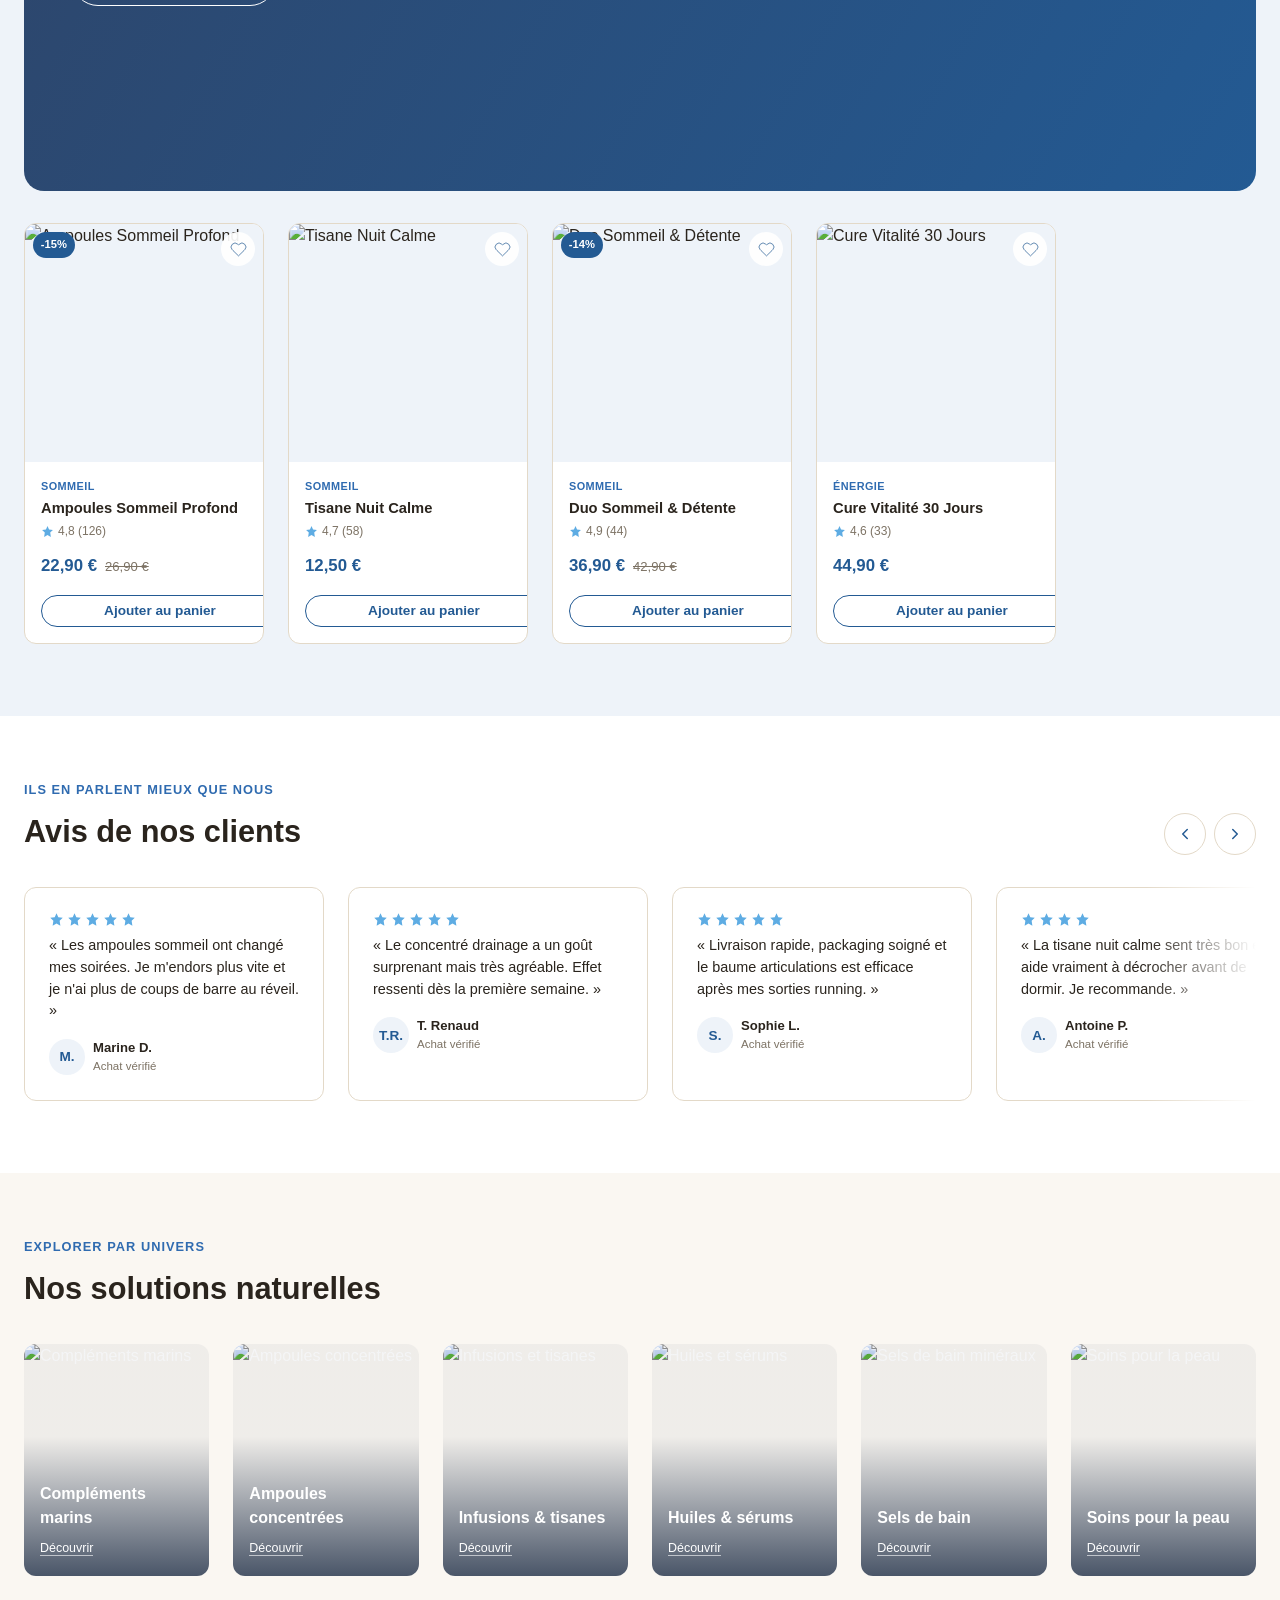
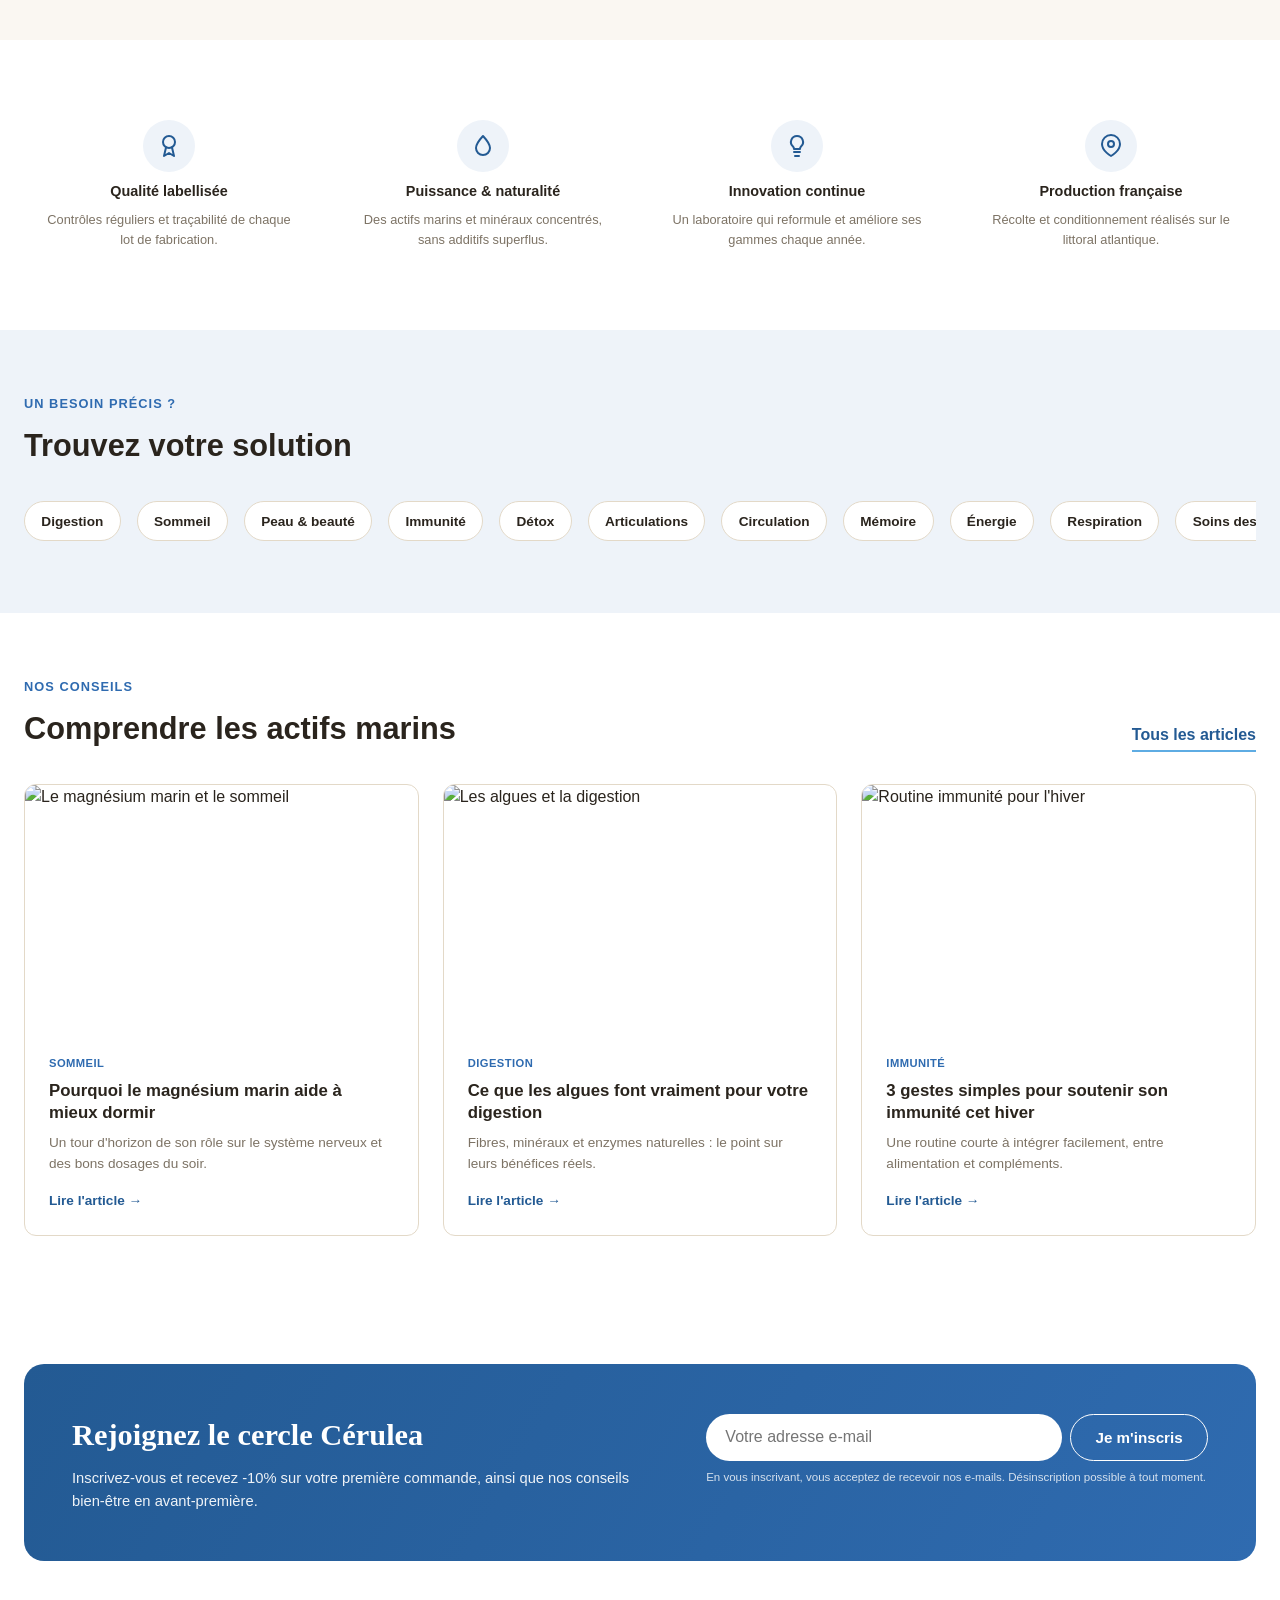
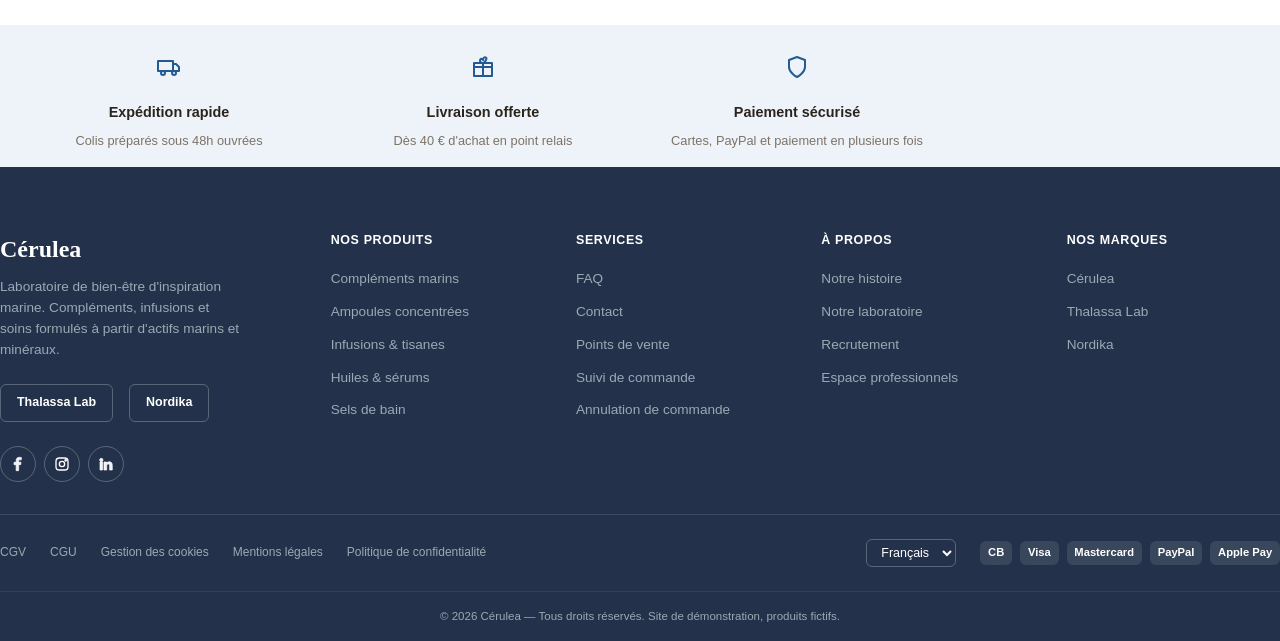
==== commit f4ab3ecb: "Ajoute un vrai panneau panier (le bouton Panier ne menait nulle part) Le lien "Panier" du header éta" ====
--- a/index.html
+++ b/index.html
@@ -73,11 +73,11 @@
         Souhaits
         <span class="header-action-badge" data-wishlist-count>0</span>
       </a>
-      <a href="#" class="header-action">
+      <button type="button" class="header-action" data-cart-toggle>
         <svg viewBox="0 0 24 24" fill="none" stroke="currentColor" stroke-width="2" stroke-linecap="round" stroke-linejoin="round"><path d="M6 2 3 6v14a2 2 0 0 0 2 2h14a2 2 0 0 0 2-2V6l-3-4Z"/><path d="M3 6h18"/><path d="M16 10a4 4 0 0 1-8 0"/></svg>
         Panier
         <span class="header-action-badge" data-cart-count>0</span>
-      </a>
+      </button>
     </nav>
   </div>
 
@@ -945,6 +945,23 @@
   <p class="footer-copyright">© <span data-year></span> Cérulea — Tous droits réservés. Site de démonstration, produits fictifs.</p>
 </footer>
 
+<div class="cart-overlay" data-cart-overlay hidden></div>
+<aside class="cart-drawer" data-cart-drawer aria-hidden="true">
+  <div class="cart-drawer-header">
+    <h2>Votre panier</h2>
+    <button type="button" class="cart-drawer-close" data-cart-close aria-label="Fermer le panier">&times;</button>
+  </div>
+  <div class="cart-drawer-body" data-cart-body></div>
+  <div class="cart-drawer-footer" data-cart-footer hidden>
+    <div class="cart-drawer-subtotal">
+      <span>Sous-total</span>
+      <span data-cart-subtotal>0,00&nbsp;€</span>
+    </div>
+    <button type="button" class="btn btn--primary btn--block" disabled>Commander</button>
+    <p class="cart-drawer-note">Site de démonstration — le paiement n'est pas disponible.</p>
+  </div>
+</aside>
+
 <script src="js/main.js"></script>
 <script src="js/products.js"></script>
 <script src="js/mega-menu.js"></script>
--- a/css/components.css
+++ b/css/components.css
@@ -1098,3 +1098,166 @@
   list-style: disc;
   margin-left: var(--space-4);
 }
+
+/* --------------------------------------------------------------------------
+   15. Panneau panier (drawer)
+   -------------------------------------------------------------------------- */
+.cart-overlay {
+  position: fixed;
+  inset: 0;
+  background: rgba(35, 50, 74, 0.5);
+  z-index: 90;
+  opacity: 0;
+  transition: opacity var(--transition-base);
+}
+
+.cart-overlay.is-open {
+  opacity: 1;
+}
+
+.cart-drawer {
+  position: fixed;
+  top: 0;
+  right: 0;
+  bottom: 0;
+  width: min(400px, 100vw);
+  background: var(--c-white);
+  z-index: 95;
+  display: flex;
+  flex-direction: column;
+  transform: translateX(100%);
+  transition: transform var(--transition-base);
+  box-shadow: var(--shadow-lg);
+}
+
+.cart-drawer.is-open {
+  transform: translateX(0);
+}
+
+.cart-drawer-header {
+  display: flex;
+  align-items: center;
+  justify-content: space-between;
+  padding: var(--space-4);
+  border-bottom: 1px solid var(--c-border);
+}
+
+.cart-drawer-header h2 {
+  font-family: var(--font-display);
+  font-size: 1.3rem;
+  color: var(--c-text);
+}
+
+.cart-drawer-close {
+  width: 36px;
+  height: 36px;
+  border-radius: 50%;
+  font-size: 1.4rem;
+  line-height: 1;
+  color: var(--c-text-muted);
+  transition: background var(--transition-fast);
+}
+
+.cart-drawer-close:hover {
+  background: var(--c-section-accent);
+}
+
+.cart-drawer-body {
+  flex: 1;
+  overflow-y: auto;
+  padding: var(--space-4);
+  display: flex;
+  flex-direction: column;
+  gap: var(--space-4);
+}
+
+.cart-empty {
+  display: flex;
+  flex-direction: column;
+  align-items: center;
+  text-align: center;
+  gap: var(--space-3);
+  margin: auto;
+  color: var(--c-text-muted);
+}
+
+.cart-item {
+  display: grid;
+  grid-template-columns: 64px 1fr auto;
+  gap: var(--space-3);
+  align-items: center;
+}
+
+.cart-item img {
+  width: 64px;
+  height: 64px;
+  border-radius: var(--radius-sm);
+  object-fit: cover;
+}
+
+.cart-item-name {
+  display: block;
+  font-size: 0.9rem;
+  font-weight: 600;
+  color: var(--c-text);
+  margin-bottom: 4px;
+}
+
+.cart-item-price {
+  display: block;
+  font-size: 0.82rem;
+  color: var(--c-text-muted);
+}
+
+.cart-item-qty {
+  display: flex;
+  align-items: center;
+  gap: var(--space-2);
+  margin-top: var(--space-2);
+}
+
+.cart-item-qty button {
+  width: 24px;
+  height: 24px;
+  border-radius: 50%;
+  border: 1px solid var(--c-border);
+  font-weight: 700;
+  line-height: 1;
+  color: var(--c-primary);
+}
+
+.cart-item-qty button:hover {
+  background: var(--c-section-accent);
+}
+
+.cart-item-remove {
+  align-self: flex-start;
+  color: var(--c-text-muted);
+  font-size: 0.78rem;
+  text-decoration: underline;
+}
+
+.cart-item-remove:hover {
+  color: var(--c-primary);
+}
+
+.cart-drawer-footer {
+  padding: var(--space-4);
+  border-top: 1px solid var(--c-border);
+}
+
+.cart-drawer-subtotal {
+  display: flex;
+  align-items: center;
+  justify-content: space-between;
+  font-weight: 700;
+  font-size: 1.05rem;
+  margin-bottom: var(--space-3);
+}
+
+.cart-drawer-note {
+  font-size: 0.76rem;
+  color: var(--c-text-muted);
+  text-align: center;
+  margin-top: var(--space-2);
+}
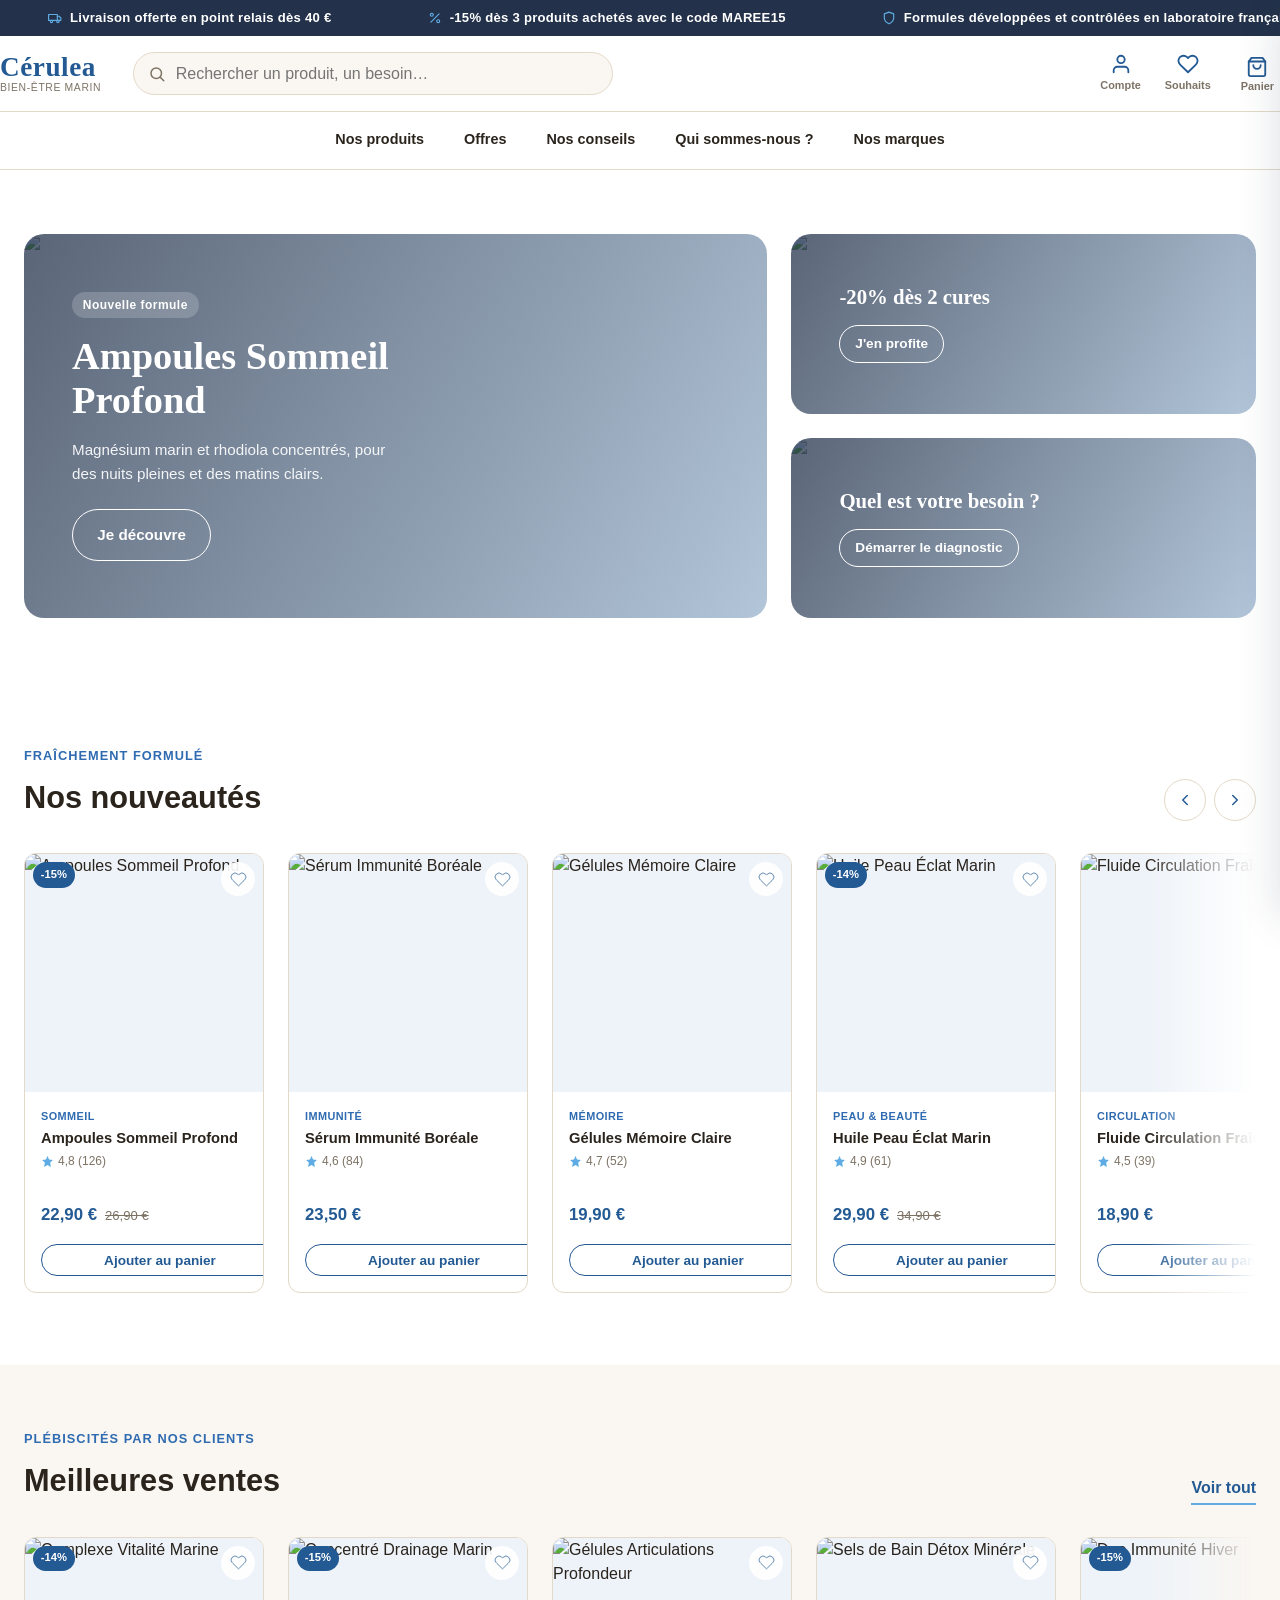
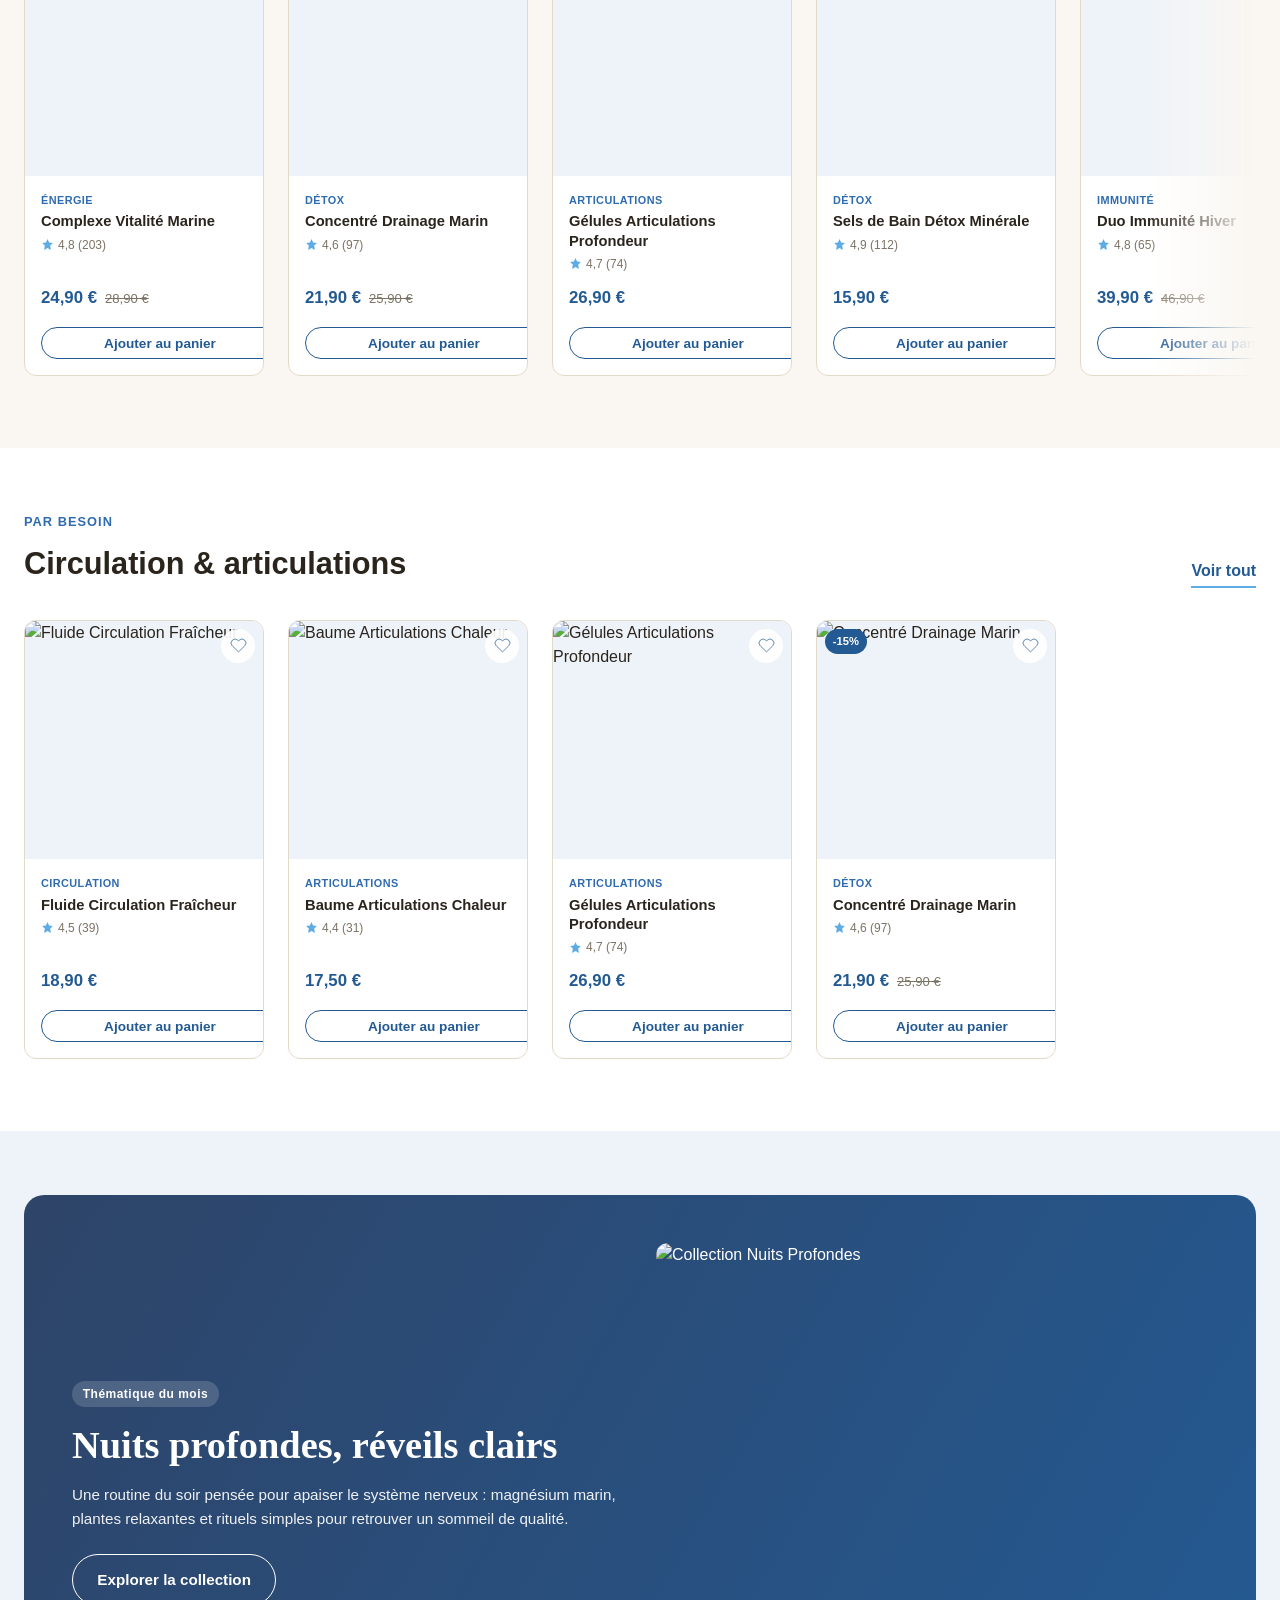
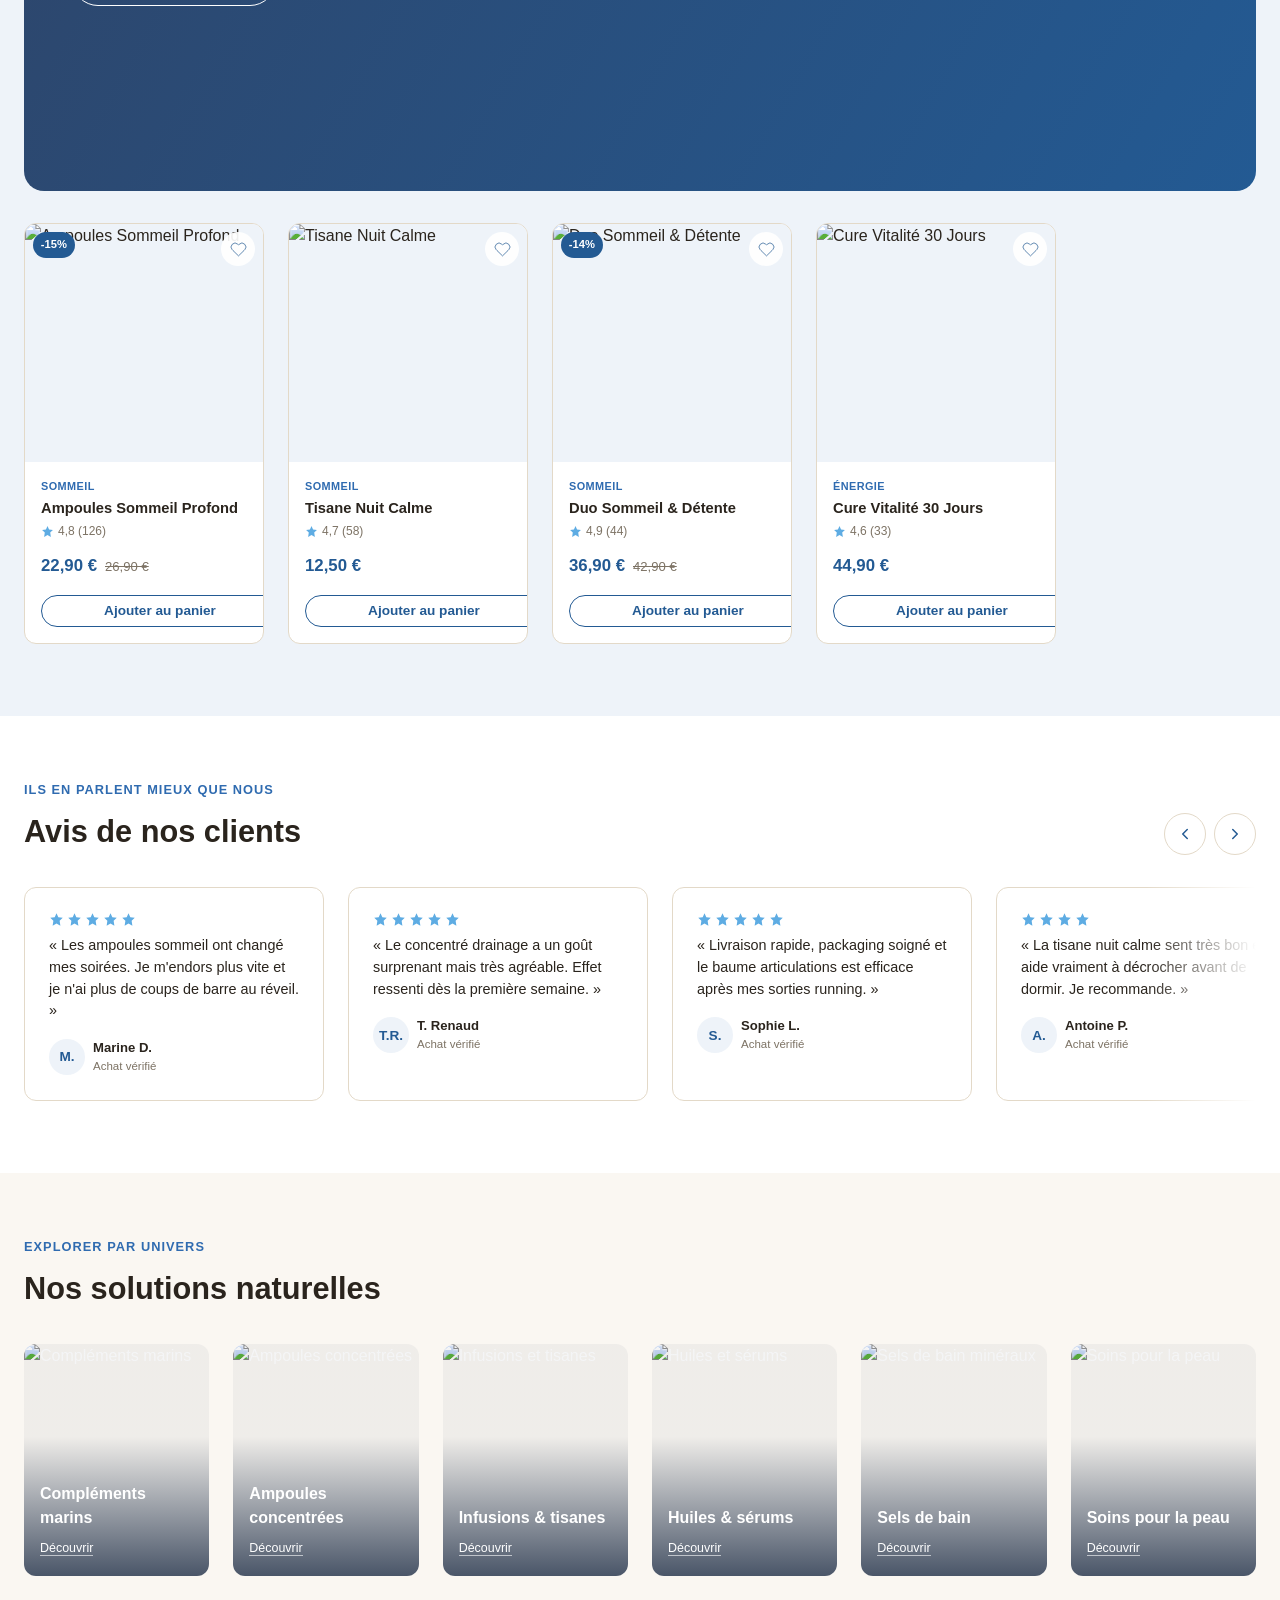
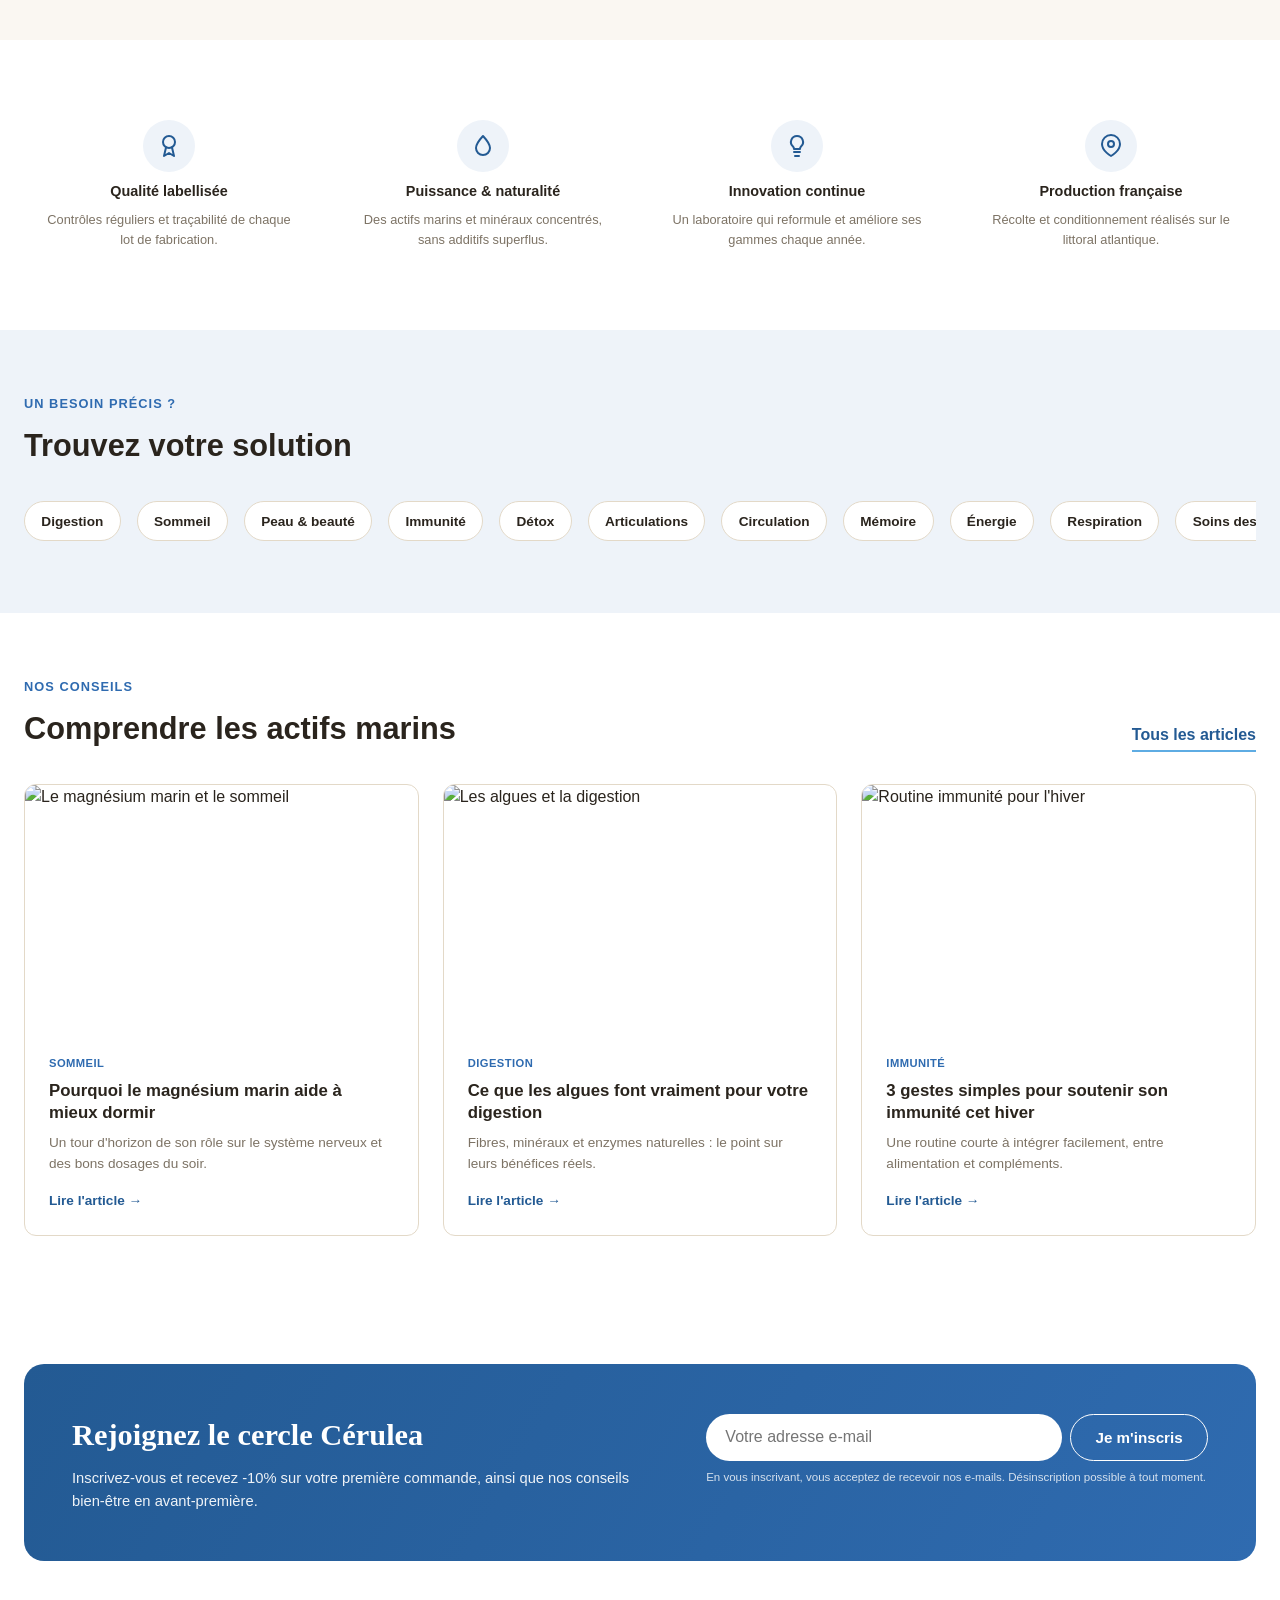
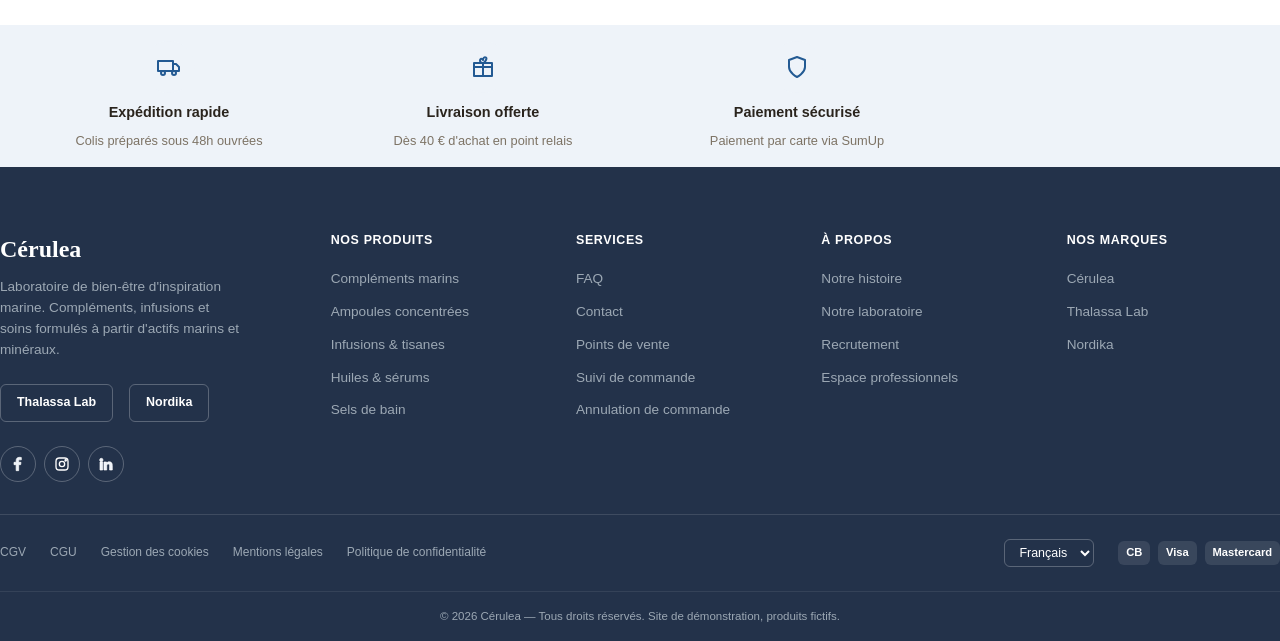
==== commit e364fc89: "Ajoute un vrai tunnel de commande avec paiement SumUp sécurisé Le bouton "Commander" menait nulle pa" ====
--- a/index.html
+++ b/index.html
@@ -856,7 +856,7 @@
         <div class="trust-item">
           <div class="trust-icon"><svg viewBox="0 0 24 24" fill="none" stroke="currentColor" stroke-width="2" stroke-linecap="round" stroke-linejoin="round"><path d="M12 22s8-4 8-10V5l-8-3-8 3v7c0 6 8 10 8 10Z"/></svg></div>
           <p class="trust-title">Paiement sécurisé</p>
-          <p class="trust-text">Cartes, PayPal et paiement en plusieurs fois</p>
+          <p class="trust-text">Paiement par carte via SumUp</p>
         </div>
       </div>
     </div>
@@ -936,8 +936,6 @@
         <span class="footer-payment-badge">CB</span>
         <span class="footer-payment-badge">Visa</span>
         <span class="footer-payment-badge">Mastercard</span>
-        <span class="footer-payment-badge">PayPal</span>
-        <span class="footer-payment-badge">Apple Pay</span>
       </div>
     </div>
   </div>
@@ -957,8 +955,7 @@
       <span>Sous-total</span>
       <span data-cart-subtotal>0,00&nbsp;€</span>
     </div>
-    <button type="button" class="btn btn--primary btn--block" disabled>Commander</button>
-    <p class="cart-drawer-note">Site de démonstration — le paiement n'est pas disponible.</p>
+    <a href="pages/commande.html" class="btn btn--primary btn--block">Commander</a>
   </div>
 </aside>
 
